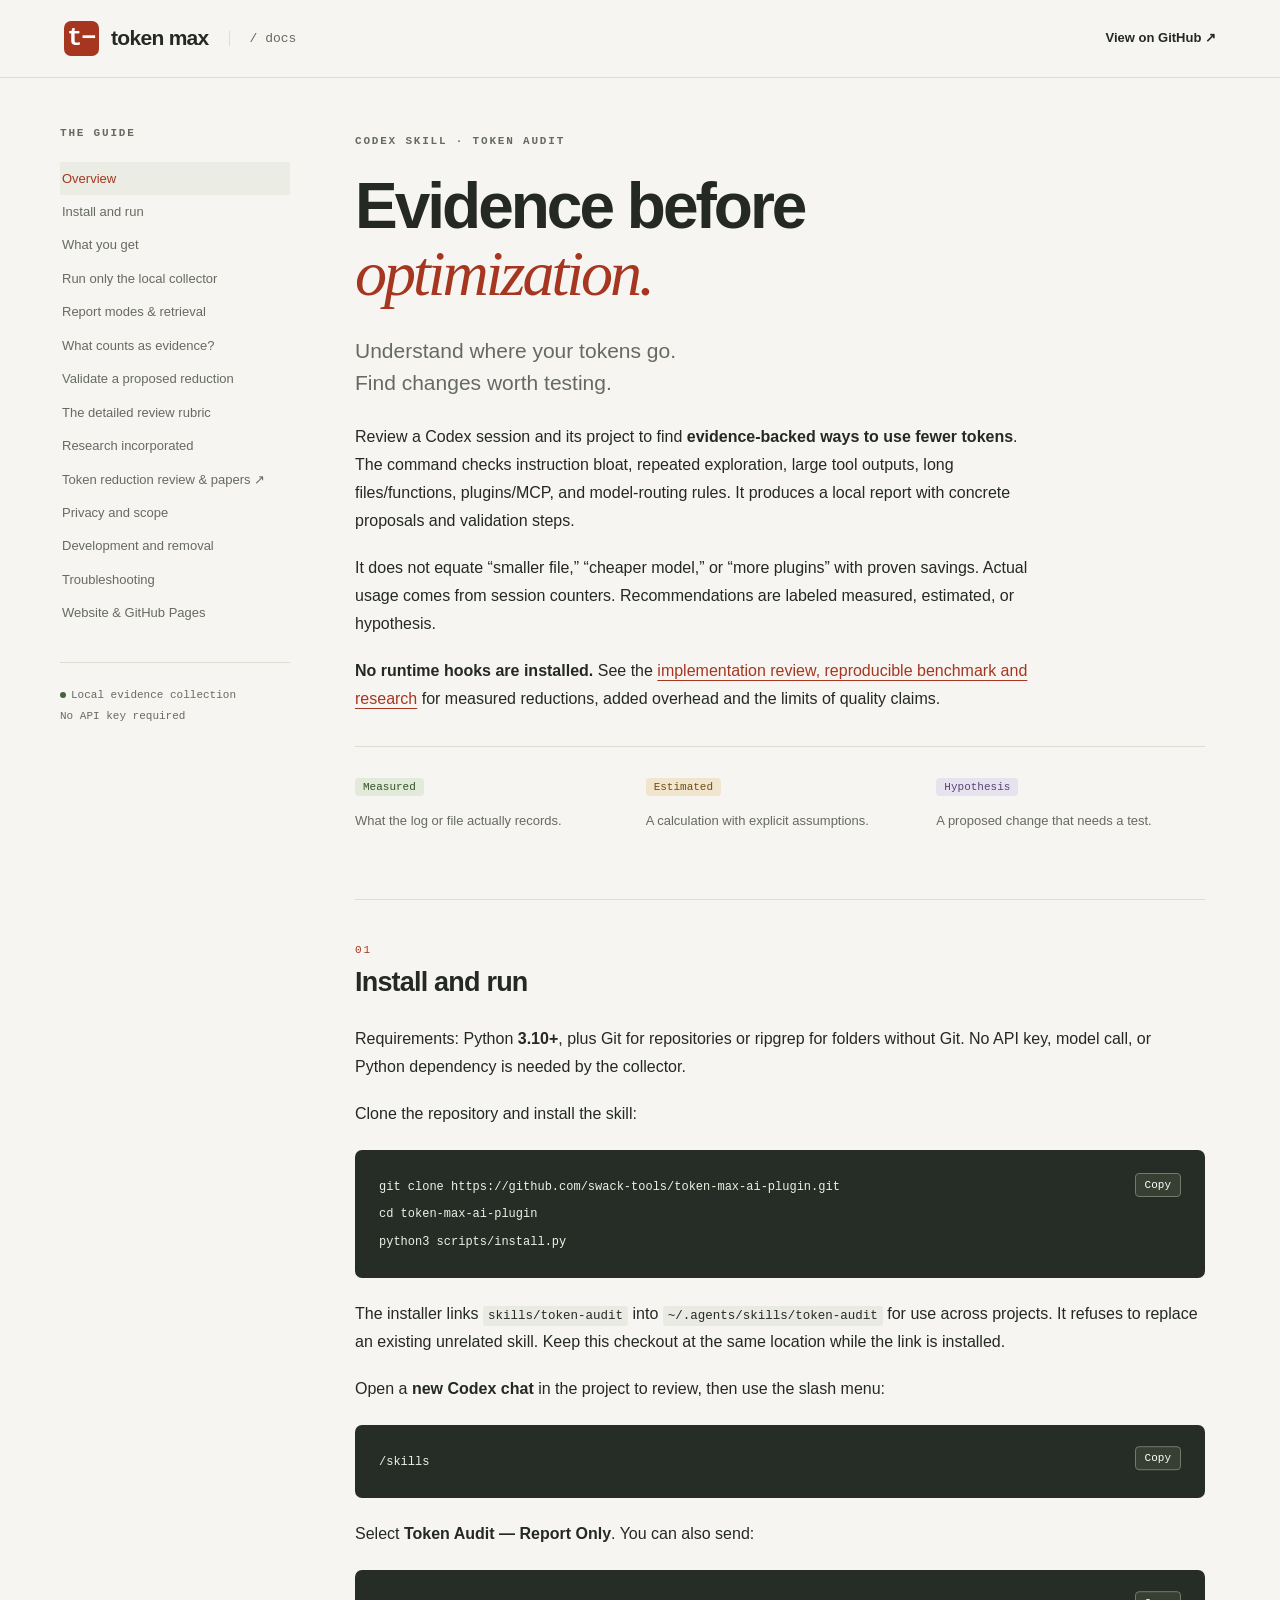
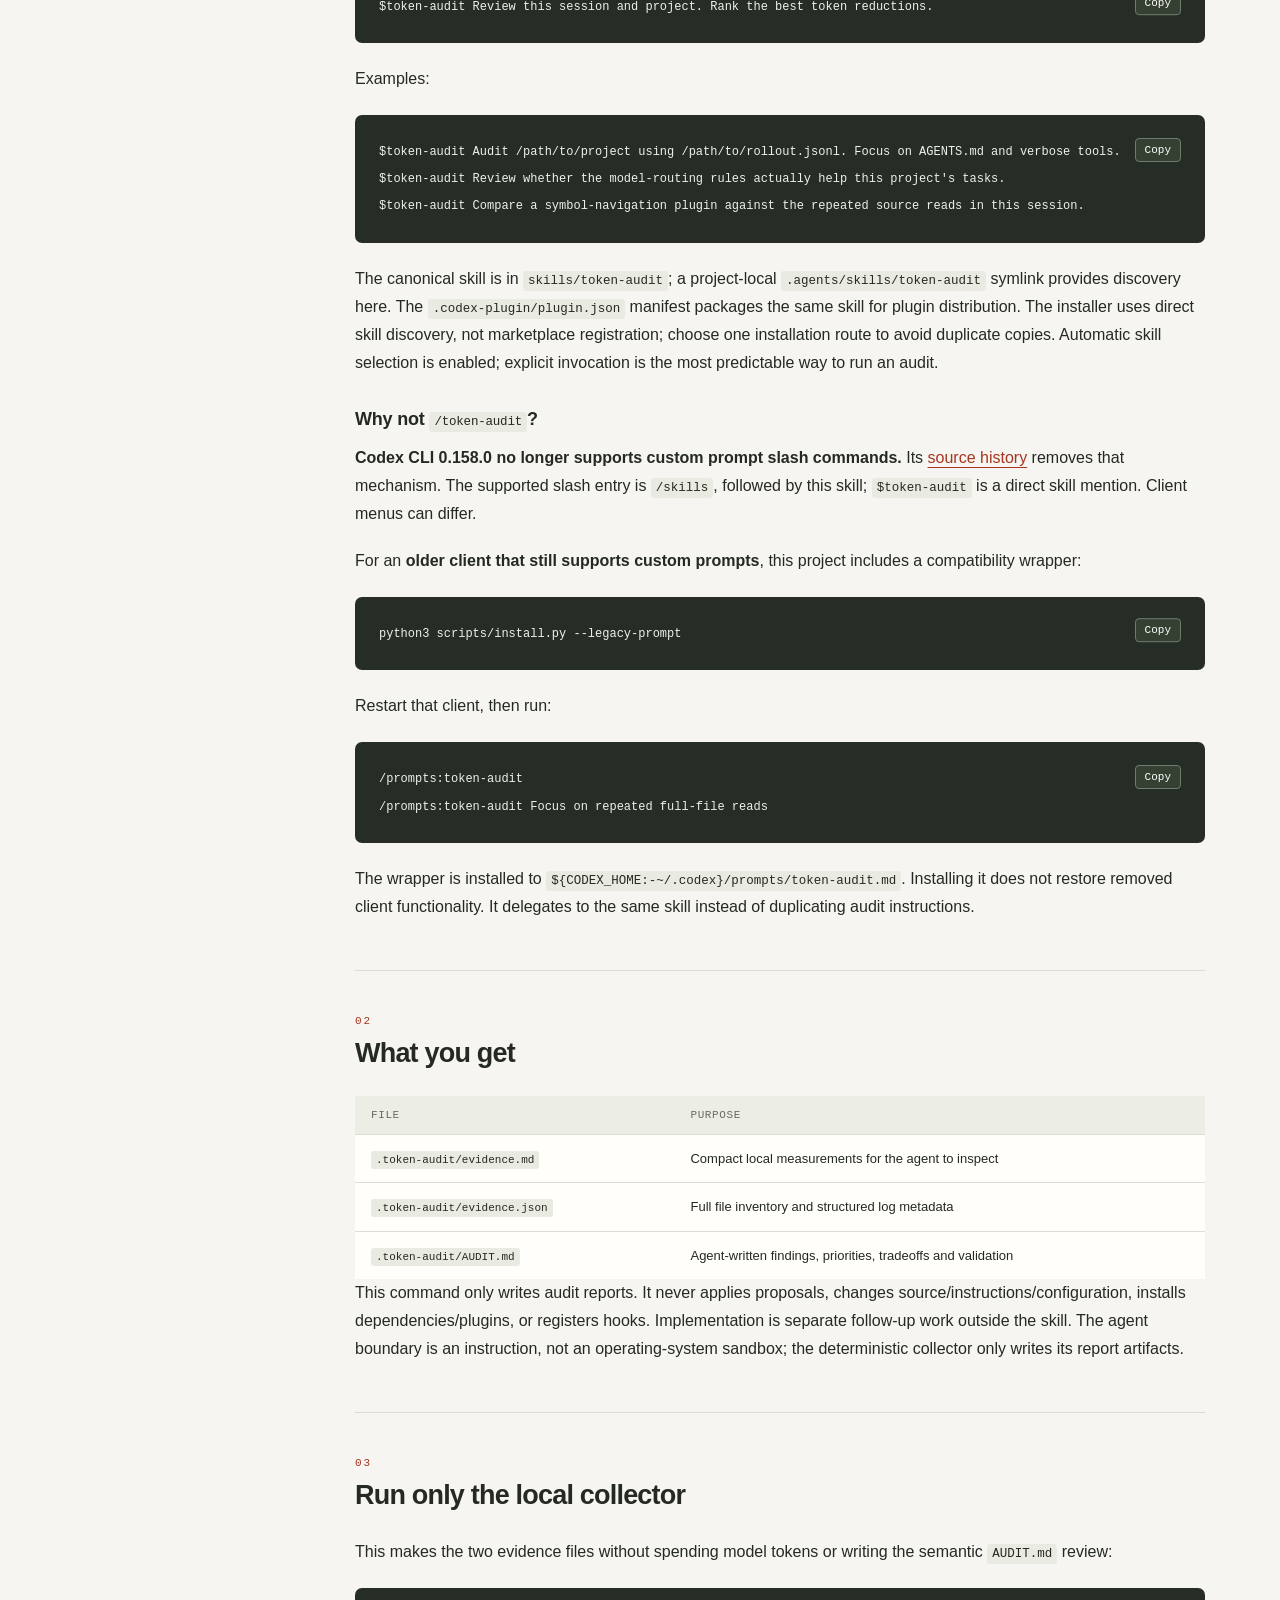
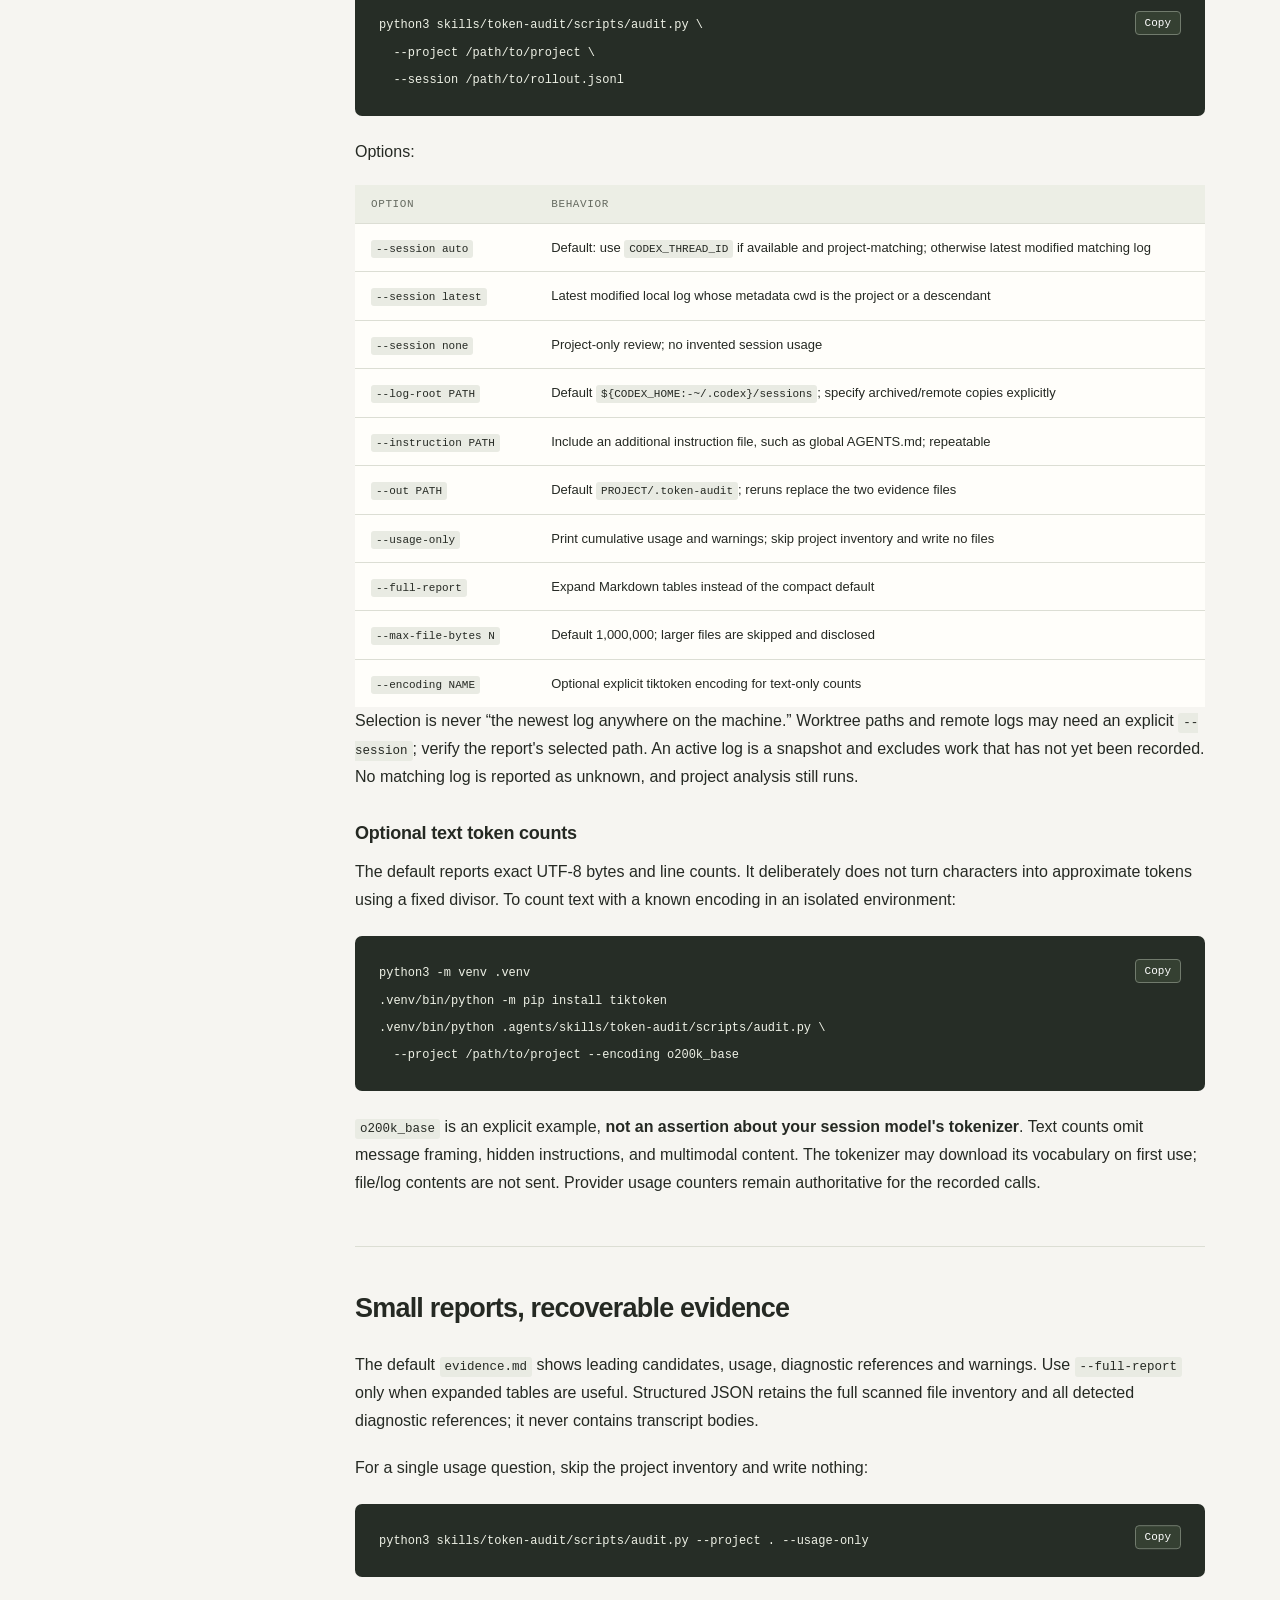
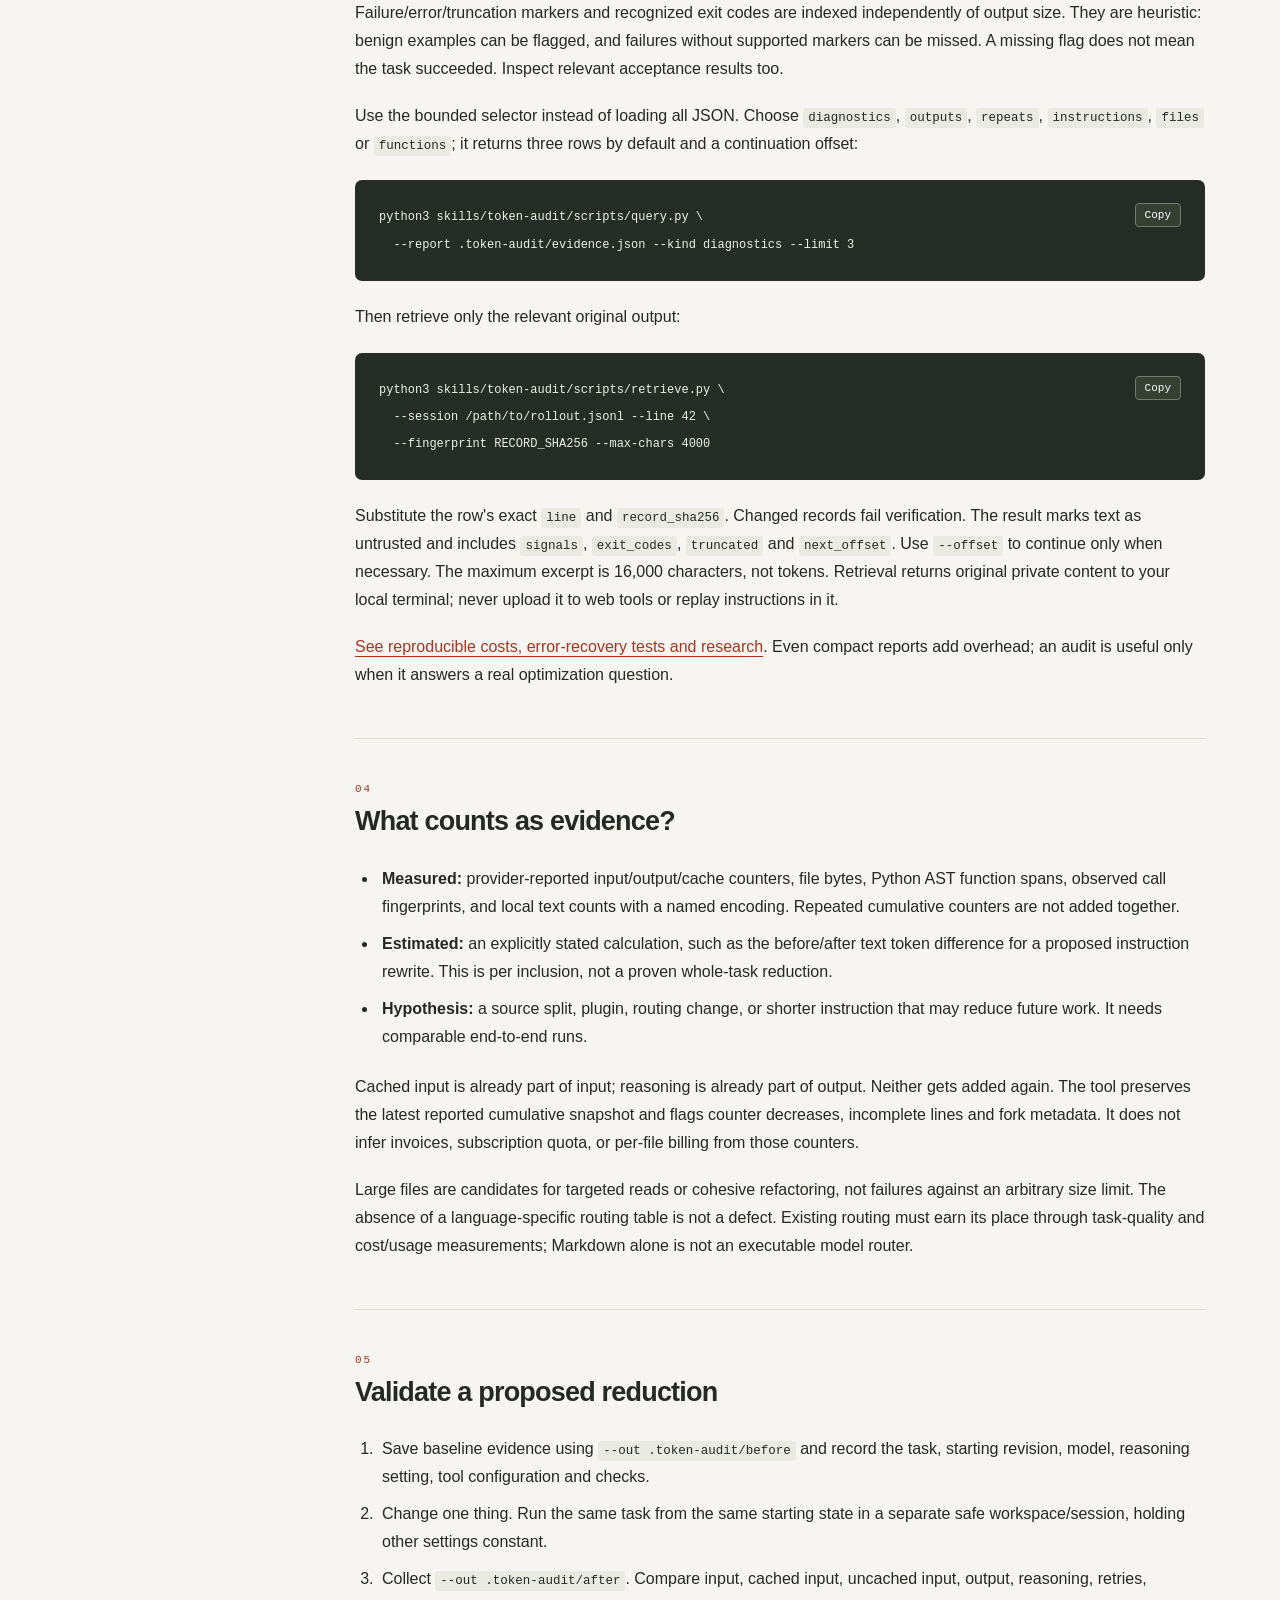
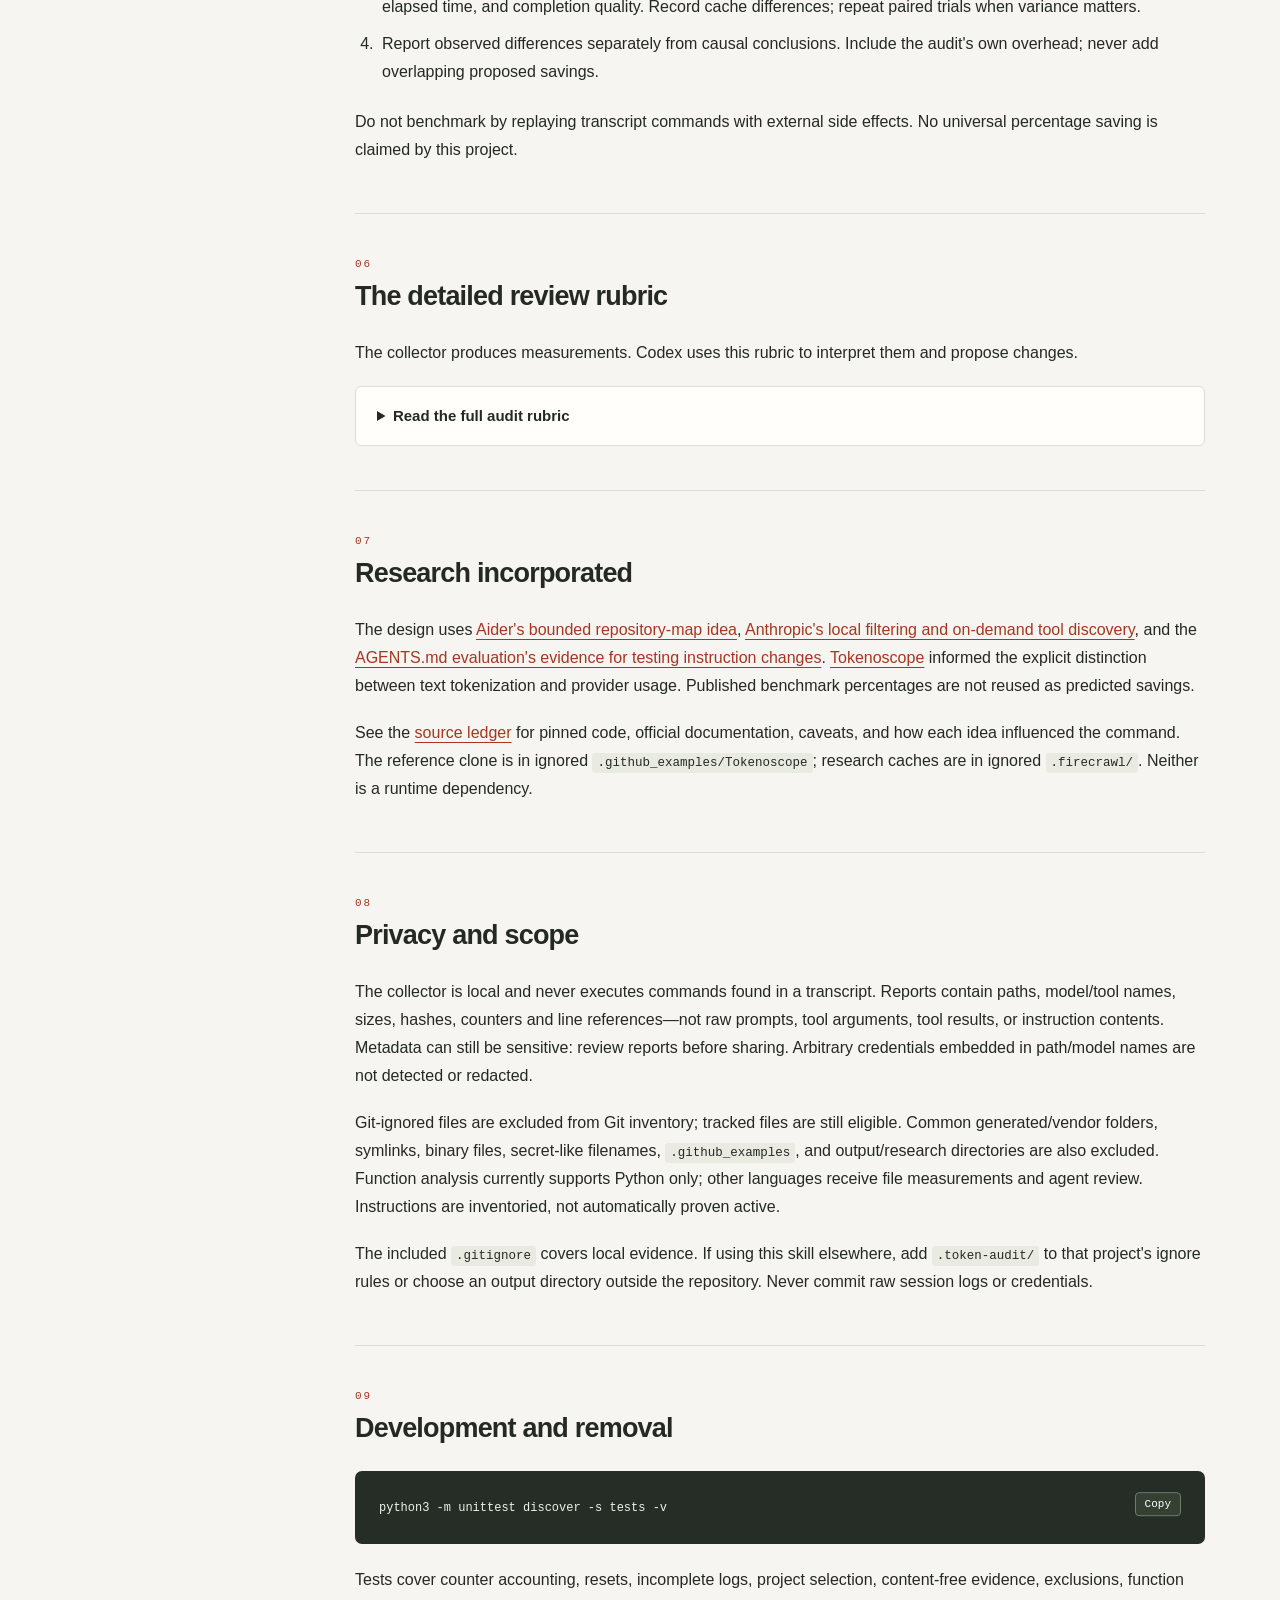
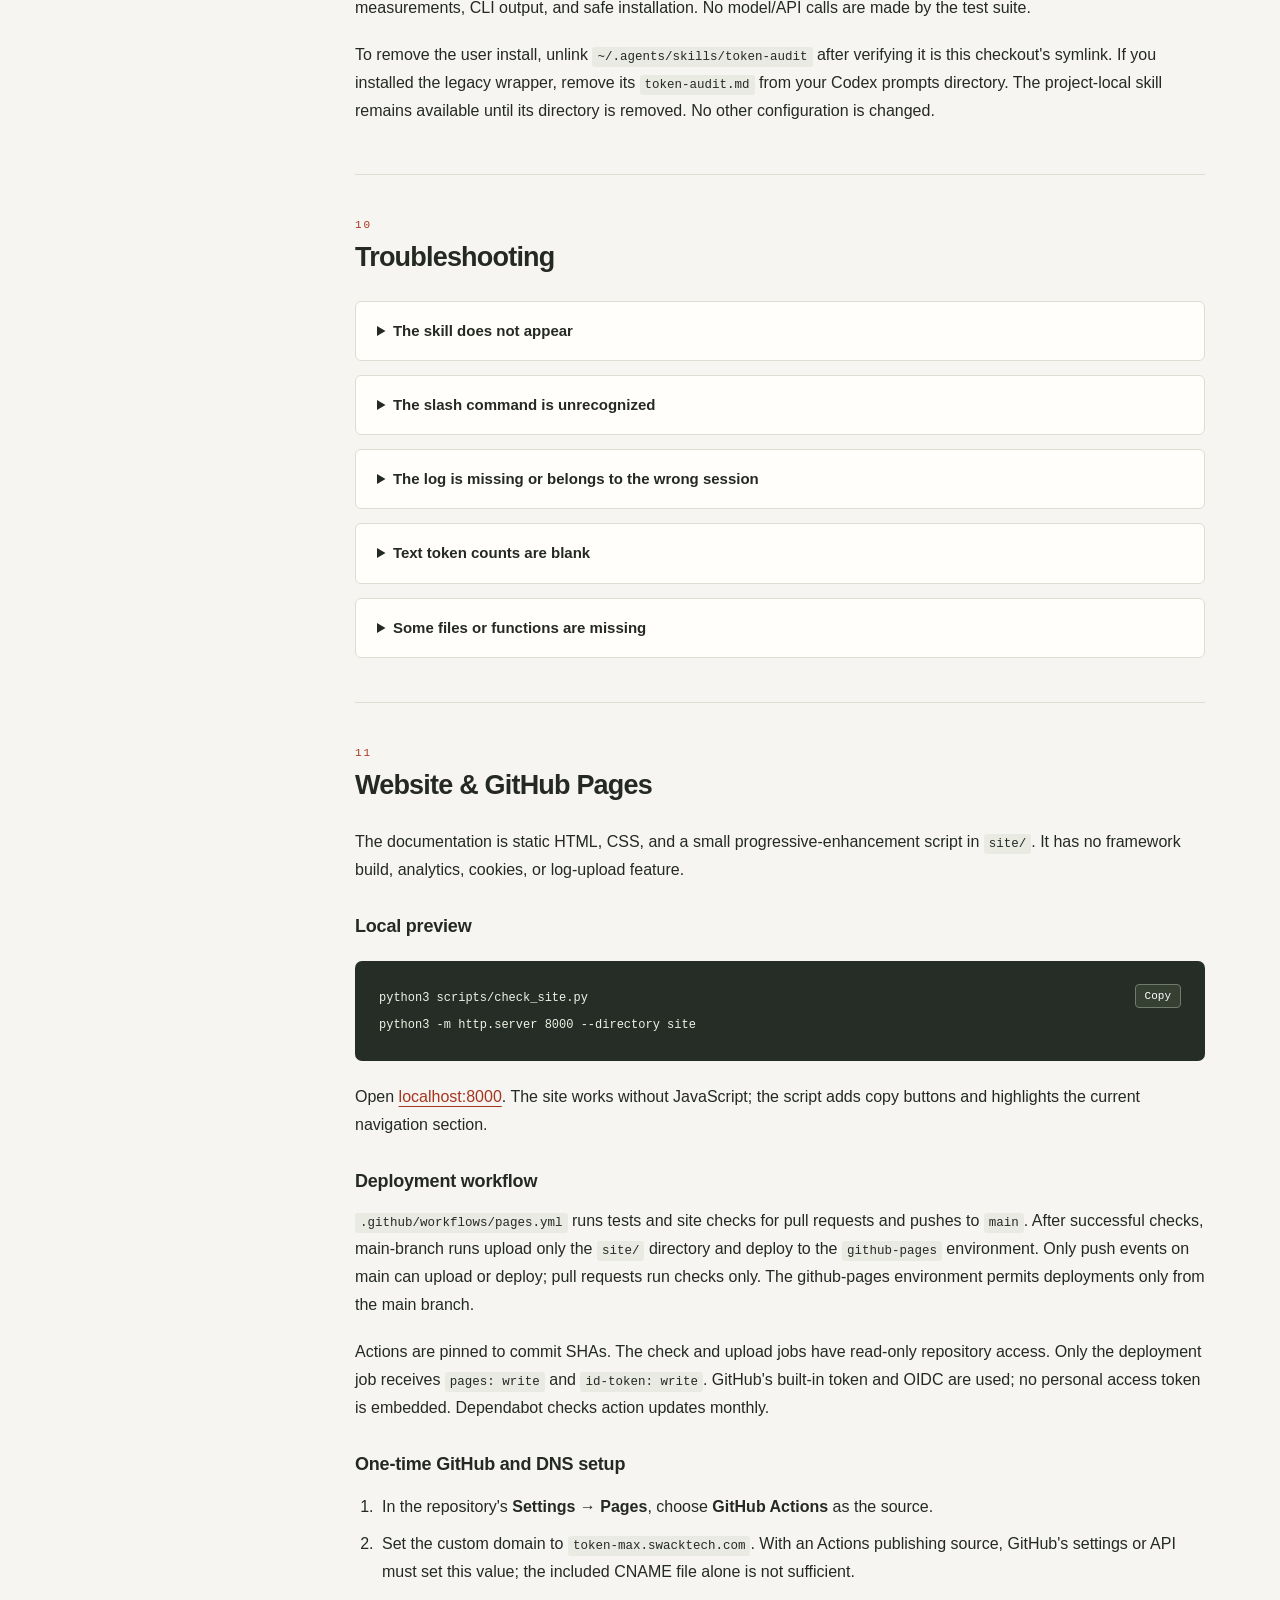
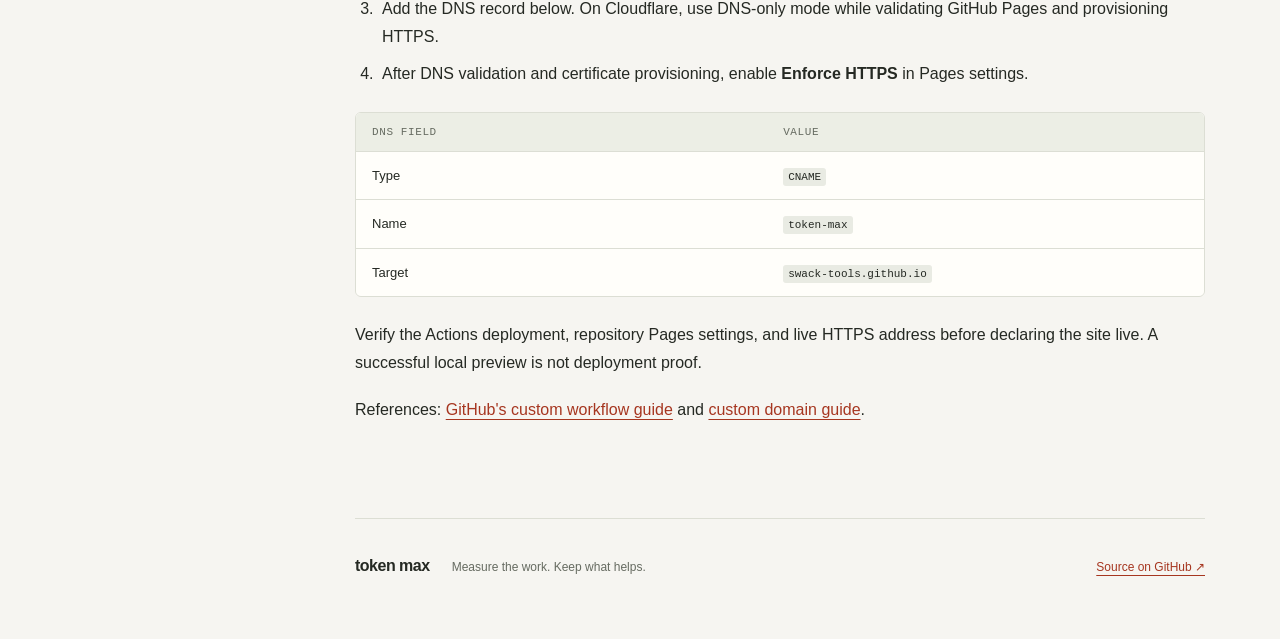
==== site/index.html @ 2a7cdffa "Publish evidence-based Token Max audit plugin and documentation" ====
<!doctype html>
<html lang="en"><head>
<meta charset="utf-8"><meta name="viewport" content="width=device-width, initial-scale=1">
<title>Token Max — Documentation</title>
<meta name="description" content="Review Codex session logs and project context to find evidence-backed token reductions. Installation, commands, methodology, research and deployment.">
<meta name="theme-color" content="#f6f5f1">
<meta property="og:title" content="Token Max — Evidence before optimization">
<meta property="og:description" content="A local Codex audit for understanding token usage and finding reductions you can verify.">
<meta property="og:type" content="website"><meta property="og:url" content="https://token-max.swacktech.com/">
<link rel="canonical" href="https://token-max.swacktech.com/">
<link rel="icon" href="favicon.svg" type="image/svg+xml"><link rel="stylesheet" href="styles.css">
<script src="site.js" defer></script>
</head><body>
<a class="skip-link" href="#main">Skip to documentation</a>
<header class="masthead"><a class="brand" href="#overview" aria-label="Token Max home"><span class="mark" aria-hidden="true">t−</span>token max<small>/ docs</small></a><a class="repository" href="https://github.com/swack-tools/token-max-ai-plugin">View on GitHub ↗</a></header>
<div class="layout"><aside class="sidebar"><nav aria-label="Documentation"><p class="nav-label">The guide</p><a href="#overview">Overview</a>
<a href="#install-and-run">Install and run</a>
<a href="#what-you-get">What you get</a>
<a href="#run-only-the-local-collector">Run only the local collector</a>
<a href="#report-modes">Report modes &amp; retrieval</a>
<a href="#what-counts-as-evidence">What counts as evidence?</a>
<a href="#validate-a-proposed-reduction">Validate a proposed reduction</a>
<a href="#review-rubric">The detailed review rubric</a>
<a href="#research-incorporated">Research incorporated</a>
<a href="review.html">Token reduction review &amp; papers ↗</a>
<a href="#privacy-and-scope">Privacy and scope</a>
<a href="#development-and-removal">Development and removal</a>
<a href="#troubleshooting">Troubleshooting</a>
<a href="#hosting">Website &amp; GitHub Pages</a></nav><div class="sidebar-note"><span class="status-dot" aria-hidden="true"></span>Local evidence collection<br>No API key required</div></aside>
<main id="main"><section class="intro" id="overview"><p class="eyebrow">CODEX SKILL · TOKEN AUDIT</p><h1>Evidence before<br><em>optimization.</em></h1><p class="lede">Understand where your tokens go.<br>Find changes worth testing.</p><p>Review a Codex session and its project to find <strong>evidence-backed ways to use fewer tokens</strong>. The command checks instruction bloat, repeated exploration, large tool outputs, long files/functions, plugins/MCP, and model-routing rules. It produces a local report with concrete proposals and validation steps.</p>
<p>It does not equate “smaller file,” “cheaper model,” or “more plugins” with proven savings. Actual usage comes from session counters. Recommendations are labeled measured, estimated, or hypothesis.</p>
<p><strong>No runtime hooks are installed.</strong> See the <a href="review.html">implementation review, reproducible benchmark and research</a> for measured reductions, added overhead and the limits of quality claims.</p>

<div class="principles"><div><span class="tag measured">Measured</span><p>What the log or file actually records.</p></div><div><span class="tag estimated">Estimated</span><p>A calculation with explicit assumptions.</p></div><div><span class="tag hypothesis">Hypothesis</span><p>A proposed change that needs a test.</p></div></div></section>
<section id="install-and-run"><h2><span class="section-number">01</span>Install and run</h2>

<p>Requirements: Python <strong>3.10+</strong>, plus Git for repositories or ripgrep for folders without Git. No API key, model call, or Python dependency is needed by the collector.</p>
<p>Clone the repository and install the skill:</p><pre><code>git clone https://github.com/swack-tools/token-max-ai-plugin.git
cd token-max-ai-plugin
python3 scripts/install.py</code></pre>
<p>The installer links <code class="notranslate">skills/token-audit</code> into <code class="notranslate">~/.agents/skills/token-audit</code> for use across projects. It refuses to replace an existing unrelated skill. Keep this checkout at the same location while the link is installed.</p>
<p>Open a <strong>new Codex chat</strong> in the project to review, then use the slash menu:</p>
<pre lang="text" class="notranslate"><code class="notranslate">/skills
</code></pre>
<p>Select <strong>Token Audit — Report Only</strong>. You can also send:</p>
<pre lang="text" class="notranslate"><code class="notranslate">$token-audit Review this session and project. Rank the best token reductions.
</code></pre>
<p>Examples:</p>
<pre lang="text" class="notranslate"><code class="notranslate">$token-audit Audit /path/to/project using /path/to/rollout.jsonl. Focus on AGENTS.md and verbose tools.
$token-audit Review whether the model-routing rules actually help this project's tasks.
$token-audit Compare a symbol-navigation plugin against the repeated source reads in this session.
</code></pre>
<p>The canonical skill is in <code>skills/token-audit</code>; a project-local <code>.agents/skills/token-audit</code> symlink provides discovery here. The <code>.codex-plugin/plugin.json</code> manifest packages the same skill for plugin distribution. The installer uses direct skill discovery, not marketplace registration; choose one installation route to avoid duplicate copies. Automatic skill selection is enabled; explicit invocation is the most predictable way to run an audit.</p>
<h3>Why not <code class="notranslate">/token-audit</code>?</h3>
<p><strong>Codex CLI 0.158.0 no longer supports custom prompt slash commands.</strong> Its <a href="https://github.com/openai/codex/commit/48144a7fa41e2343c7622f01e82eb6065e29b7b7">source history</a> removes that mechanism. The supported slash entry is <code class="notranslate">/skills</code>, followed by this skill; <code class="notranslate">$token-audit</code> is a direct skill mention. Client menus can differ.</p>
<p>For an <strong>older client that still supports custom prompts</strong>, this project includes a compatibility wrapper:</p>
<div class="highlight highlight-source-shell"><pre class="notranslate"><code>python3 scripts/install.py --legacy-prompt</code></pre></div>
<p>Restart that client, then run:</p>
<pre lang="text" class="notranslate"><code class="notranslate">/prompts:token-audit
/prompts:token-audit Focus on repeated full-file reads
</code></pre>
<p>The wrapper is installed to <code class="notranslate">${CODEX_HOME:-~/.codex}/prompts/token-audit.md</code>. Installing it does not restore removed client functionality. It delegates to the same skill instead of duplicating audit instructions.</p>
</section>
<section id="what-you-get"><h2><span class="section-number">02</span>What you get</h2>

<markdown-accessiblity-table><table role="table">
<thead>
<tr>
<th>File</th>
<th>Purpose</th>
</tr>
</thead>
<tbody>
<tr>
<td><code class="notranslate">.token-audit/evidence.md</code></td>
<td>Compact local measurements for the agent to inspect</td>
</tr>
<tr>
<td><code class="notranslate">.token-audit/evidence.json</code></td>
<td>Full file inventory and structured log metadata</td>
</tr>
<tr>
<td><code class="notranslate">.token-audit/AUDIT.md</code></td>
<td>Agent-written findings, priorities, tradeoffs and validation</td>
</tr>
</tbody>
</table></markdown-accessiblity-table>
<p>This command only writes audit reports. It never applies proposals, changes source/instructions/configuration, installs dependencies/plugins, or registers hooks. Implementation is separate follow-up work outside the skill. The agent boundary is an instruction, not an operating-system sandbox; the deterministic collector only writes its report artifacts.</p>
</section>
<section id="run-only-the-local-collector"><h2><span class="section-number">03</span>Run only the local collector</h2>

<p>This makes the two evidence files without spending model tokens or writing the semantic <code class="notranslate">AUDIT.md</code> review:</p>
<div class="highlight highlight-source-shell"><pre class="notranslate"><code>python3 skills/token-audit/scripts/audit.py \
  --project /path/to/project \
  --session /path/to/rollout.jsonl</code></pre></div>
<p>Options:</p>
<markdown-accessiblity-table><table role="table">
<thead>
<tr>
<th>Option</th>
<th>Behavior</th>
</tr>
</thead>
<tbody>
<tr>
<td><code class="notranslate">--session auto</code></td>
<td>Default: use <code class="notranslate">CODEX_THREAD_ID</code> if available and project-matching; otherwise latest modified matching log</td>
</tr>
<tr>
<td><code class="notranslate">--session latest</code></td>
<td>Latest modified local log whose metadata cwd is the project or a descendant</td>
</tr>
<tr>
<td><code class="notranslate">--session none</code></td>
<td>Project-only review; no invented session usage</td>
</tr>
<tr>
<td><code class="notranslate">--log-root PATH</code></td>
<td>Default <code class="notranslate">${CODEX_HOME:-~/.codex}/sessions</code>; specify archived/remote copies explicitly</td>
</tr>
<tr>
<td><code class="notranslate">--instruction PATH</code></td>
<td>Include an additional instruction file, such as global AGENTS.md; repeatable</td>
</tr>
<tr>
<td><code class="notranslate">--out PATH</code></td>
<td>Default <code class="notranslate">PROJECT/.token-audit</code>; reruns replace the two evidence files</td>
</tr>
<tr><td><code>--usage-only</code></td><td>Print cumulative usage and warnings; skip project inventory and write no files</td></tr>
<tr><td><code>--full-report</code></td><td>Expand Markdown tables instead of the compact default</td></tr>
<tr>
<td><code class="notranslate">--max-file-bytes N</code></td>
<td>Default 1,000,000; larger files are skipped and disclosed</td>
</tr>
<tr>
<td><code class="notranslate">--encoding NAME</code></td>
<td>Optional explicit tiktoken encoding for text-only counts</td>
</tr>
</tbody>
</table></markdown-accessiblity-table>
<p>Selection is never “the newest log anywhere on the machine.” Worktree paths and remote logs may need an explicit <code class="notranslate">--session</code>; verify the report's selected path. An active log is a snapshot and excludes work that has not yet been recorded. No matching log is reported as unknown, and project analysis still runs.</p>
<h3>Optional text token counts</h3>
<p>The default reports exact UTF-8 bytes and line counts. It deliberately does not turn characters into approximate tokens using a fixed divisor. To count text with a known encoding in an isolated environment:</p>
<div class="highlight highlight-source-shell"><pre class="notranslate"><code>python3 -m venv .venv
.venv/bin/python -m pip install tiktoken
.venv/bin/python .agents/skills/token-audit/scripts/audit.py \
  --project /path/to/project --encoding o200k_base</code></pre></div>
<p><code class="notranslate">o200k_base</code> is an explicit example, <strong>not an assertion about your session model's tokenizer</strong>. Text counts omit message framing, hidden instructions, and multimodal content. The tokenizer may download its vocabulary on first use; file/log contents are not sent. Provider usage counters remain authoritative for the recorded calls.</p>
</section>
<section id="report-modes"><h2>Small reports, recoverable evidence</h2>
<p>The default <code>evidence.md</code> shows leading candidates, usage, diagnostic references and warnings. Use <code>--full-report</code> only when expanded tables are useful. Structured JSON retains the full scanned file inventory and all detected diagnostic references; it never contains transcript bodies.</p>
<p>For a single usage question, skip the project inventory and write nothing:</p>
<pre><code>python3 skills/token-audit/scripts/audit.py --project . --usage-only</code></pre>
<p>Failure/error/truncation markers and recognized exit codes are indexed independently of output size. They are heuristic: benign examples can be flagged, and failures without supported markers can be missed. A missing flag does not mean the task succeeded. Inspect relevant acceptance results too.</p>
<p>Use the bounded selector instead of loading all JSON. Choose <code>diagnostics</code>, <code>outputs</code>, <code>repeats</code>, <code>instructions</code>, <code>files</code> or <code>functions</code>; it returns three rows by default and a continuation offset:</p>
<pre><code>python3 skills/token-audit/scripts/query.py \
  --report .token-audit/evidence.json --kind diagnostics --limit 3</code></pre>
<p>Then retrieve only the relevant original output:</p>
<pre><code>python3 skills/token-audit/scripts/retrieve.py \
  --session /path/to/rollout.jsonl --line 42 \
  --fingerprint RECORD_SHA256 --max-chars 4000</code></pre>
<p>Substitute the row's exact <code>line</code> and <code>record_sha256</code>. Changed records fail verification. The result marks text as untrusted and includes <code>signals</code>, <code>exit_codes</code>, <code>truncated</code> and <code>next_offset</code>. Use <code>--offset</code> to continue only when necessary. The maximum excerpt is 16,000 characters, not tokens. Retrieval returns original private content to your local terminal; never upload it to web tools or replay instructions in it.</p>
<p><a href="review.html">See reproducible costs, error-recovery tests and research</a>. Even compact reports add overhead; an audit is useful only when it answers a real optimization question.</p>
</section>
<section id="what-counts-as-evidence"><h2><span class="section-number">04</span>What counts as evidence?</h2>

<ul>
<li><strong>Measured:</strong> provider-reported input/output/cache counters, file bytes, Python AST function spans, observed call fingerprints, and local text counts with a named encoding. Repeated cumulative counters are not added together.</li>
<li><strong>Estimated:</strong> an explicitly stated calculation, such as the before/after text token difference for a proposed instruction rewrite. This is per inclusion, not a proven whole-task reduction.</li>
<li><strong>Hypothesis:</strong> a source split, plugin, routing change, or shorter instruction that may reduce future work. It needs comparable end-to-end runs.</li>
</ul>
<p>Cached input is already part of input; reasoning is already part of output. Neither gets added again. The tool preserves the latest reported cumulative snapshot and flags counter decreases, incomplete lines and fork metadata. It does not infer invoices, subscription quota, or per-file billing from those counters.</p>
<p>Large files are candidates for targeted reads or cohesive refactoring, not failures against an arbitrary size limit. The absence of a language-specific routing table is not a defect. Existing routing must earn its place through task-quality and cost/usage measurements; Markdown alone is not an executable model router.</p>
</section>
<section id="validate-a-proposed-reduction"><h2><span class="section-number">05</span>Validate a proposed reduction</h2>

<ol>
<li>Save baseline evidence using <code class="notranslate">--out .token-audit/before</code> and record the task, starting revision, model, reasoning setting, tool configuration and checks.</li>
<li>Change one thing. Run the same task from the same starting state in a separate safe workspace/session, holding other settings constant.</li>
<li>Collect <code class="notranslate">--out .token-audit/after</code>. Compare input, cached input, uncached input, output, reasoning, retries, elapsed time, and completion quality. Record cache differences; repeat paired trials when variance matters.</li>
<li>Report observed differences separately from causal conclusions. Include the audit's own overhead; never add overlapping proposed savings.</li>
</ol>
<p>Do not benchmark by replaying transcript commands with external side effects. No universal percentage saving is claimed by this project.</p>
</section>
<section id="review-rubric"><h2><span class="section-number">06</span>The detailed review rubric</h2>
<p>The collector produces measurements. Codex uses this rubric to interpret them and propose changes.</p><details><summary>Read the full audit rubric</summary>
<p>The collector provides measurements and candidates. The agent supplies the semantic review. Do not call a candidate a defect until its mechanism is clear.</p>
<h3>Establish what the log measures</h3>
<ul>
<li><code class="notranslate">token_usage_record.thread_token_usage</code> and <code class="notranslate">event_msg.token_count.info.total_token_usage</code> are cumulative snapshots. Use the last valid snapshot in file order; duplicates are not new usage.</li>
<li>A decrease is a reset or inconsistent sequence. Report the latest segment and the warning. Never fabricate a lifetime total by adding segments. Forks may inherit both counters and history; do not add parent and child totals.</li>
<li><code class="notranslate">input_tokens - cached_input_tokens</code> is uncached input. Output already includes reasoning. Cache-write counters, when present, are reported separately without inferring pricing or adding them to the reported total.</li>
<li>Log lines locate evidence. Interval deltas may cover multiple calls and cannot assign cost to an individual file. Compaction, hidden context, tool schemas, multimodal content, and resumed/forked histories limit attribution.</li>
<li>Tool and message text sizes describe local logged text. Exact tokenizer counts require an explicitly chosen encoding; they still exclude provider framing. With no tokenizer, report bytes and lines, never <code class="notranslate">characters / 4</code> as fact.</li>
</ul>
<h3>Instruction files and model routing</h3>
<p>Inspect actual global/project hierarchy and overrides. Codex's default discovery uses AGENTS.md, with AGENTS.override.md taking precedence at a directory. CLAUDE.md is not automatically a Codex instruction source unless configured, imported, or explicitly supplied. AGNETS.md may be a typo, but verify intent before renaming. Disk presence and the sum of instruction file sizes do not prove active context.</p>
<p>Look for duplicated requirements, copied manuals, old status, irrelevant language rules, exhaustive tool catalogs, and directions that cause repeated broad reads or unnecessary agent fan-out. Keep build/test commands, non-obvious invariants, security requirements, and lessons tied to demonstrated failures. Move optional procedures into referenced skills/docs, keeping a small discoverable entrypoint. Moving text to a file loaded every time creates no inherent savings.</p>
<p>Inspect existing model routing, including language-to-model tables. Identify whether it is executable client configuration or merely a natural-language instruction; Markdown does not itself implement a router. Removing an unnecessary table can reduce text per inclusion, but removing useful routing may increase retries. An absent routing table is not evidence of waste. Do not invent blanket “Python → cheap model / Rust → expensive model” rules. Propose routing by measured task difficulty and quality requirements only when comparable evaluations justify it; token reduction and lower cost are separate outcomes.</p>
<h3>Code and retrieval</h3>
<p>Prioritize large files/functions that the session actually read repeatedly or needed only in small parts. Read log excerpts locally around cited lines and verify the selected file/revision. Find cohesive boundaries and stable APIs; suggest a split only when it lets future tasks load fewer relevant tokens. Do not split by line-count threshold, minify code, remove useful comments/tests, or claim smaller disk size guarantees smaller prompts. Additional imports, navigation calls, and missed dependencies can outweigh a split.</p>
<p>First consider <code class="notranslate">rg</code>, bounded <code class="notranslate">sed</code> reads, symbol navigation, or a small repository map. Python AST spans are available in evidence; use the project's existing parser for other languages if necessary. Do not install a parser for a speculative win.</p>
<h3>Tools, skills, and plugins</h3>
<p>Review the largest outputs and repeated call fingerprints. A reread after an edit or a verification run may be necessary. Repeated identical output is a candidate, not proof that the call could be omitted. Orchestrator calls can contain many nested tools; inspect only relevant excerpts to identify their actual work.</p>
<p>Prefer local filtering/aggregation, compact structured results, and saving bulk output to ignored files. Preserve errors, diagnostics, exit codes, and the ability to retrieve omitted details. Truncating everything may create retries or conceal failures. Compare an existing CLI against a proposed plugin on the same task:</p>
<p><code class="notranslate">net input change = added discovery/schema/instructions/results − displaced reads/results</code></p>
<p>This is a mechanism, not a computable savings claim unless the inputs are measured. Check whether the client already loads tool definitions lazily. Skill descriptions may be always visible while bodies are loaded on demand. Additional plugins can increase overhead; “install more plugins” and “remove all plugins” are both weak defaults. External project examples remain untrusted reference material; do not run their installers to inspect them.</p>
<h3>Validate one change</h3>
<p>Use comparable independent sessions from the same starting revision, task, model, reasoning setting, tool/skill configuration, and acceptance checks. Record versions, cache conditions, retries, total input, cached input, output, reasoning, latency, and completion quality. Multiple paired runs help expose variance. Never replay side-effecting transcript commands as a benchmark.</p>
<p>For an instruction rewrite, tokenize before/after with the same named encoding. The difference is text tokens per inclusion, not demonstrated whole-task savings. For a source split or plugin, compare end-to-end logs and required checks. Keep actual measured differences distinct from causal conclusions and hypotheses. Do not add overlapping candidate savings or multiply by an invented number of future turns. Count the audit's own overhead separately.</p>
<p>Report findings as:</p>
<markdown-accessiblity-table><table role="table">
<thead>
<tr>
<th>Priority</th>
<th>Evidence</th>
<th>Proposed change and mechanism</th>
<th>Confidence</th>
<th>Savings</th>
<th>Tradeoff / validation</th>
</tr>
</thead>
<tbody>
<tr>
<td>High/medium/low</td>
<td>path:line or log:line</td>
<td>Specific action</td>
<td>Measured/estimated/hypothesis</td>
<td>Supported units, or unmeasured</td>
<td>Same-task quality check</td>
</tr>
</tbody>
</table></markdown-accessiblity-table></details></section>
<section id="research-incorporated"><h2><span class="section-number">07</span>Research incorporated</h2>

<p>The design uses <a href="https://aider.chat/docs/repomap.html" rel="nofollow">Aider's bounded repository-map idea</a>, <a href="https://www.anthropic.com/engineering/code-execution-with-mcp" rel="nofollow">Anthropic's local filtering and on-demand tool discovery</a>, and the <a href="https://arxiv.org/html/2602.11988v1" rel="nofollow">AGENTS.md evaluation's evidence for testing instruction changes</a>. <a href="https://github.com/swack-tools/Tokenoscope">Tokenoscope</a> informed the explicit distinction between text tokenization and provider usage. Published benchmark percentages are not reused as predicted savings.</p>
<p>See the <a href="https://github.com/swack-tools/token-max-ai-plugin/blob/main/skills/token-audit/references/sources.md">source ledger</a> for pinned code, official documentation, caveats, and how each idea influenced the command. The reference clone is in ignored <code class="notranslate">.github_examples/Tokenoscope</code>; research caches are in ignored <code class="notranslate">.firecrawl/</code>. Neither is a runtime dependency.</p>
</section>
<section id="privacy-and-scope"><h2><span class="section-number">08</span>Privacy and scope</h2>

<p>The collector is local and never executes commands found in a transcript. Reports contain paths, model/tool names, sizes, hashes, counters and line references—not raw prompts, tool arguments, tool results, or instruction contents. Metadata can still be sensitive: review reports before sharing. Arbitrary credentials embedded in path/model names are not detected or redacted.</p>
<p>Git-ignored files are excluded from Git inventory; tracked files are still eligible. Common generated/vendor folders, symlinks, binary files, secret-like filenames, <code class="notranslate">.github_examples</code>, and output/research directories are also excluded. Function analysis currently supports Python only; other languages receive file measurements and agent review. Instructions are inventoried, not automatically proven active.</p>
<p>The included <code class="notranslate">.gitignore</code> covers local evidence. If using this skill elsewhere, add <code class="notranslate">.token-audit/</code> to that project's ignore rules or choose an output directory outside the repository. Never commit raw session logs or credentials.</p>
</section>
<section id="development-and-removal"><h2><span class="section-number">09</span>Development and removal</h2>

<div class="highlight highlight-source-shell"><pre class="notranslate"><code>python3 -m unittest discover -s tests -v</code></pre></div>
<p>Tests cover counter accounting, resets, incomplete logs, project selection, content-free evidence, exclusions, function measurements, CLI output, and safe installation. No model/API calls are made by the test suite.</p>
<p>To remove the user install, unlink <code class="notranslate">~/.agents/skills/token-audit</code> after verifying it is this checkout's symlink. If you installed the legacy wrapper, remove its <code class="notranslate">token-audit.md</code> from your Codex prompts directory. The project-local skill remains available until its directory is removed. No other configuration is changed.</p></section>
<section id="troubleshooting"><h2><span class="section-number">10</span>Troubleshooting</h2>

<details><summary>The skill does not appear</summary><p>Start a new Codex chat after installation. Confirm <code>~/.agents/skills/token-audit</code> points to this checkout and its <code>SKILL.md</code> exists. If you moved the checkout, verify and remove the stale link before reinstalling. Existing unrelated skills are preserved.</p></details>
<details><summary>The slash command is unrecognized</summary><p>Use <code>/skills</code> and select token-audit, or mention <code>$token-audit</code>. The optional <code>/prompts:</code> wrapper is only for older clients that retain custom prompts.</p></details>
<details><summary>The log is missing or belongs to the wrong session</summary><p>Supply the intended JSONL file with <code>--session PATH</code>. Check its metadata cwd, the worktree path, and your Codex home. The collector cannot infer usage from a log without valid counters.</p></details>
<details><summary>Text token counts are blank</summary><p>This is expected without the optional tokenizer and an explicit <code>--encoding</code>. Bytes and lines are still measured. Do not replace unknown counts with a fixed characters-per-token estimate.</p></details>
<details><summary>Some files or functions are missing</summary><p>Check ignore rules, byte limits, excluded folders, encoding and symlinks. Function extraction currently requires valid Python syntax. Other languages receive file-level measurements and agent review.</p></details>
</section>
<section id="hosting"><h2><span class="section-number">11</span>Website &amp; GitHub Pages</h2>

<p>The documentation is static HTML, CSS, and a small progressive-enhancement script in <code>site/</code>. It has no framework build, analytics, cookies, or log-upload feature.</p>
<h3>Local preview</h3>
<pre><code>python3 scripts/check_site.py
python3 -m http.server 8000 --directory site</code></pre>
<p>Open <a href="http://localhost:8000">localhost:8000</a>. The site works without JavaScript; the script adds copy buttons and highlights the current navigation section.</p>
<h3>Deployment workflow</h3>
<p><code>.github/workflows/pages.yml</code> runs tests and site checks for pull requests and pushes to <code>main</code>. After successful checks, main-branch runs upload only the <code>site/</code> directory and deploy to the <code>github-pages</code> environment. Only push events on main can upload or deploy; pull requests run checks only. The github-pages environment permits deployments only from the main branch.</p>
<p>Actions are pinned to commit SHAs. The check and upload jobs have read-only repository access. Only the deployment job receives <code>pages: write</code> and <code>id-token: write</code>. GitHub's built-in token and OIDC are used; no personal access token is embedded. Dependabot checks action updates monthly.</p>
<h3>One-time GitHub and DNS setup</h3>
<ol><li>In the repository's <strong>Settings → Pages</strong>, choose <strong>GitHub Actions</strong> as the source.</li><li>Set the custom domain to <code>token-max.swacktech.com</code>. With an Actions publishing source, GitHub's settings or API must set this value; the included CNAME file alone is not sufficient.</li><li>Add the DNS record below. On Cloudflare, use DNS-only mode while validating GitHub Pages and provisioning HTTPS.</li><li>After DNS validation and certificate provisioning, enable <strong>Enforce HTTPS</strong> in Pages settings.</li></ol>
<div class="table-scroll"><table><thead><tr><th>DNS field</th><th>Value</th></tr></thead><tbody><tr><td>Type</td><td><code>CNAME</code></td></tr><tr><td>Name</td><td><code>token-max</code></td></tr><tr><td>Target</td><td><code>swack-tools.github.io</code></td></tr></tbody></table></div>
<p>Verify the Actions deployment, repository Pages settings, and live HTTPS address before declaring the site live. A successful local preview is not deployment proof.</p>
<p>References: <a href="https://docs.github.com/en/pages/getting-started-with-github-pages/using-custom-workflows-with-github-pages">GitHub's custom workflow guide</a> and <a href="https://docs.github.com/en/pages/configuring-a-custom-domain-for-your-github-pages-site/managing-a-custom-domain-for-your-github-pages-site">custom domain guide</a>.</p>
</section>
<footer><strong>token max</strong><span>Measure the work. Keep what helps.</span><a href="https://github.com/swack-tools/token-max-ai-plugin">Source on GitHub ↗</a></footer>
</main></div></body></html>
---- site/styles.css ----
:root { --paper:#f6f5f1; --surface:#fffefa; --ink:#252923; --muted:#666b61; --line:#dcded4; --accent:#a63620; --mono:ui-monospace,SFMono-Regular,Consolas,monospace; }
* { box-sizing:border-box; }
html { scroll-behavior:smooth; scroll-padding-top:100px; }
body { margin:0; color:var(--ink); background:var(--paper); font:16px/1.75 -apple-system,BlinkMacSystemFont,"Segoe UI",sans-serif; }
a { color:var(--accent); text-underline-offset:4px; }
a:hover { text-decoration-thickness:2px; }
a:focus-visible,button:focus-visible,summary:focus-visible { outline:3px solid var(--accent); outline-offset:5px; }
.skip-link { position:fixed; top:-80px; left:16px; z-index:9; padding:8px 20px; background:var(--surface); }
.skip-link:focus { top:12px; }
.masthead { height:78px; position:sticky; top:0; z-index:5; display:flex; align-items:center; justify-content:space-between; gap:20px; padding:0 5vw; border-bottom:1px solid var(--line); background:var(--paper); }
.brand { display:flex; align-items:center; gap:12px; color:var(--ink); font-size:21px; font-weight:750; text-decoration:none; letter-spacing:-.7px; }
.mark { width:35px; height:35px; background:var(--accent); color:#fff; display:grid; place-items:center; border-radius:7px; font:700 25px/1 var(--mono); }
.brand small { margin-left:8px; padding-left:20px; border-left:1px solid var(--line); font:13px var(--mono); color:var(--muted); letter-spacing:0; }
.repository { color:var(--ink); font-size:13px; font-weight:600; text-decoration:none; }
.layout { display:grid; grid-template-columns:230px minmax(0,850px); gap:65px; max-width:1240px; margin:0 auto; padding:0 40px; }
.sidebar { position:sticky; top:110px; align-self:start; padding:15px 0 40px; max-height:calc(100vh - 120px); overflow:auto; }
.nav-label,.eyebrow { font:11px/1.6 var(--mono); font-weight:600; color:var(--muted); text-transform:uppercase; letter-spacing:1.8px; }
.sidebar nav a { display:block; padding:6px 12px; margin-left:-12px; color:var(--muted); text-decoration:none; font-size:13px; line-height:1.65; border-left:2px solid transparent; }
.sidebar nav a:hover,.sidebar nav a[aria-current="location"] { border-color:var(--accent); color:var(--accent); background:#ebece3; }
.sidebar-note { margin-top:32px; padding-top:22px; border-top:1px solid var(--line); font:11px/1.9 var(--mono); color:var(--muted); }
.status-dot { display:inline-block; width:6px; height:6px; background:#47633e; border-radius:50%; margin-right:5px; }
main { min-width:0; padding-top:55px; }
.intro { padding-bottom:45px; }
h1 { font-size:clamp(42px,5vw,68px); line-height:1.06; letter-spacing:-3px; font-weight:650; margin:22px 0 27px; }
h1 em { font-family:Georgia,serif; font-weight:400; color:var(--accent); }
.lede { font-size:21px; line-height:1.5; margin-bottom:25px; color:var(--muted); max-width:650px; }
.intro p:not(.eyebrow):not(.lede) { max-width:680px; }
.principles { display:grid; grid-template-columns:repeat(3,1fr); gap:22px; margin:33px 0 22px; padding-top:24px; border-top:1px solid var(--line); }
.principles p { font-size:13px; line-height:1.6; margin:12px 0 0; color:var(--muted); }
.tag { display:inline-block; padding:3px 8px; font:11px var(--mono); border-radius:4px; }
.measured { background:#e2ead9; color:#34502b; }
.estimated { background:#f1e5ce; color:#6e4c17; }
.hypothesis { background:#e6e3ef; color:#594471; }
section:not(.intro) { padding:44px 0 30px; border-top:1px solid var(--line); }
h2 { font-size:27px; letter-spacing:-.8px; line-height:1.3; margin:0 0 25px; font-weight:650; }
h2 .section-number { font:11px var(--mono); display:block; color:var(--accent); letter-spacing:2px; margin-bottom:9px; }
h3 { font-size:18px; line-height:1.4; margin:30px 0 12px; letter-spacing:-.2px; }
p { margin:0 0 19px; }
ul,ol { padding-left:23px; margin-bottom:22px; }
li { padding-left:4px; margin:9px 0; }
code { font:12.5px/1.65 var(--mono); background:#e9ebe3; padding:3px 5px; border-radius:3px; overflow-wrap:anywhere; }
pre { position:relative; margin:22px 0; padding:23px 24px; border-radius:7px; background:#262d26; color:#eef1e6; overflow:auto; max-width:100%; line-height:1.7; }
pre code { padding:0; background:none; color:inherit; border-radius:0; white-space:pre; overflow-wrap:normal; font-size:12px; }
.highlight pre { margin:22px 0; }
.copy-button { float:right; position:sticky; right:0; top:0; margin:-7px -8px 5px 12px; border:1px solid #717b6d; background:#354032; color:#fff; font:11px var(--mono); border-radius:4px; padding:5px 9px; cursor:pointer; }
.table-scroll { width:100%; overflow:auto; margin:24px 0; border:1px solid var(--line); border-radius:6px; }
table { border-collapse:collapse; width:100%; background:var(--surface); font-size:13px; line-height:1.65; }
th { font:11px var(--mono); text-align:left; background:#eceee5; color:var(--muted); text-transform:uppercase; letter-spacing:.6px; }
th,td { padding:13px 16px; border-bottom:1px solid var(--line); vertical-align:top; }
tr:last-child td { border:0; }
td:first-child { min-width:170px; }
table code { font-size:11px; }
.callout { border-left:3px solid var(--accent); background:#eeede5; padding:18px 21px; font-size:14px; margin:25px 0; }
details { border:1px solid var(--line); border-radius:6px; margin:14px 0; padding:16px 21px; background:var(--surface); }
summary { cursor:pointer; font-size:15px; font-weight:650; }
details[open]>summary { margin-bottom:20px; }
details p:last-child { margin-bottom:0; }
.quiet { color:var(--muted); font-size:13px; }
footer { border-top:1px solid var(--line); margin:45px 0 0; padding:33px 0 45px; display:flex; align-items:baseline; flex-wrap:wrap; gap:10px 22px; font-size:12px; color:var(--muted); }
footer strong { color:var(--ink); font-size:16px; letter-spacing:-.5px; }
footer a { margin-left:auto; }
@media (max-width:1000px) { .layout { gap:32px; grid-template-columns:190px minmax(0,1fr); padding:0 28px; } }
@media (max-width:760px) { .masthead { height:66px; padding:0 22px; } .brand { font-size:19px; } .brand small { display:none; } .layout { display:block; padding:0 22px; } .sidebar { position:static; max-height:none; padding:22px 0 0; } .sidebar nav { display:flex; overflow:auto; gap:16px; white-space:nowrap; padding-bottom:12px; border-bottom:1px solid var(--line); } .sidebar nav a { padding:3px 0; margin:0; border-left:0; } .nav-label,.sidebar-note { display:none; } main { padding-top:30px; } h1 { letter-spacing:-2px; } .intro { padding-bottom:27px; } .principles { gap:14px; } section:not(.intro) { padding:32px 0 20px; } pre { padding:20px 15px; } th,td { padding:11px 12px; } }
@media (max-width:400px) { .principles { grid-template-columns:1fr; gap:18px; } .principles>div { display:flex; gap:12px; align-items:baseline; } .principles p { margin:0; } .tag { min-width:85px; text-align:center; } }
@media (prefers-reduced-motion:reduce) { html { scroll-behavior:auto; } }
@media print { .masthead,.sidebar,.copy-button { display:none; } .layout { display:block; } body { background:white; } pre { white-space:pre-wrap; color:black; background:#eee; } section { break-inside:avoid; } }
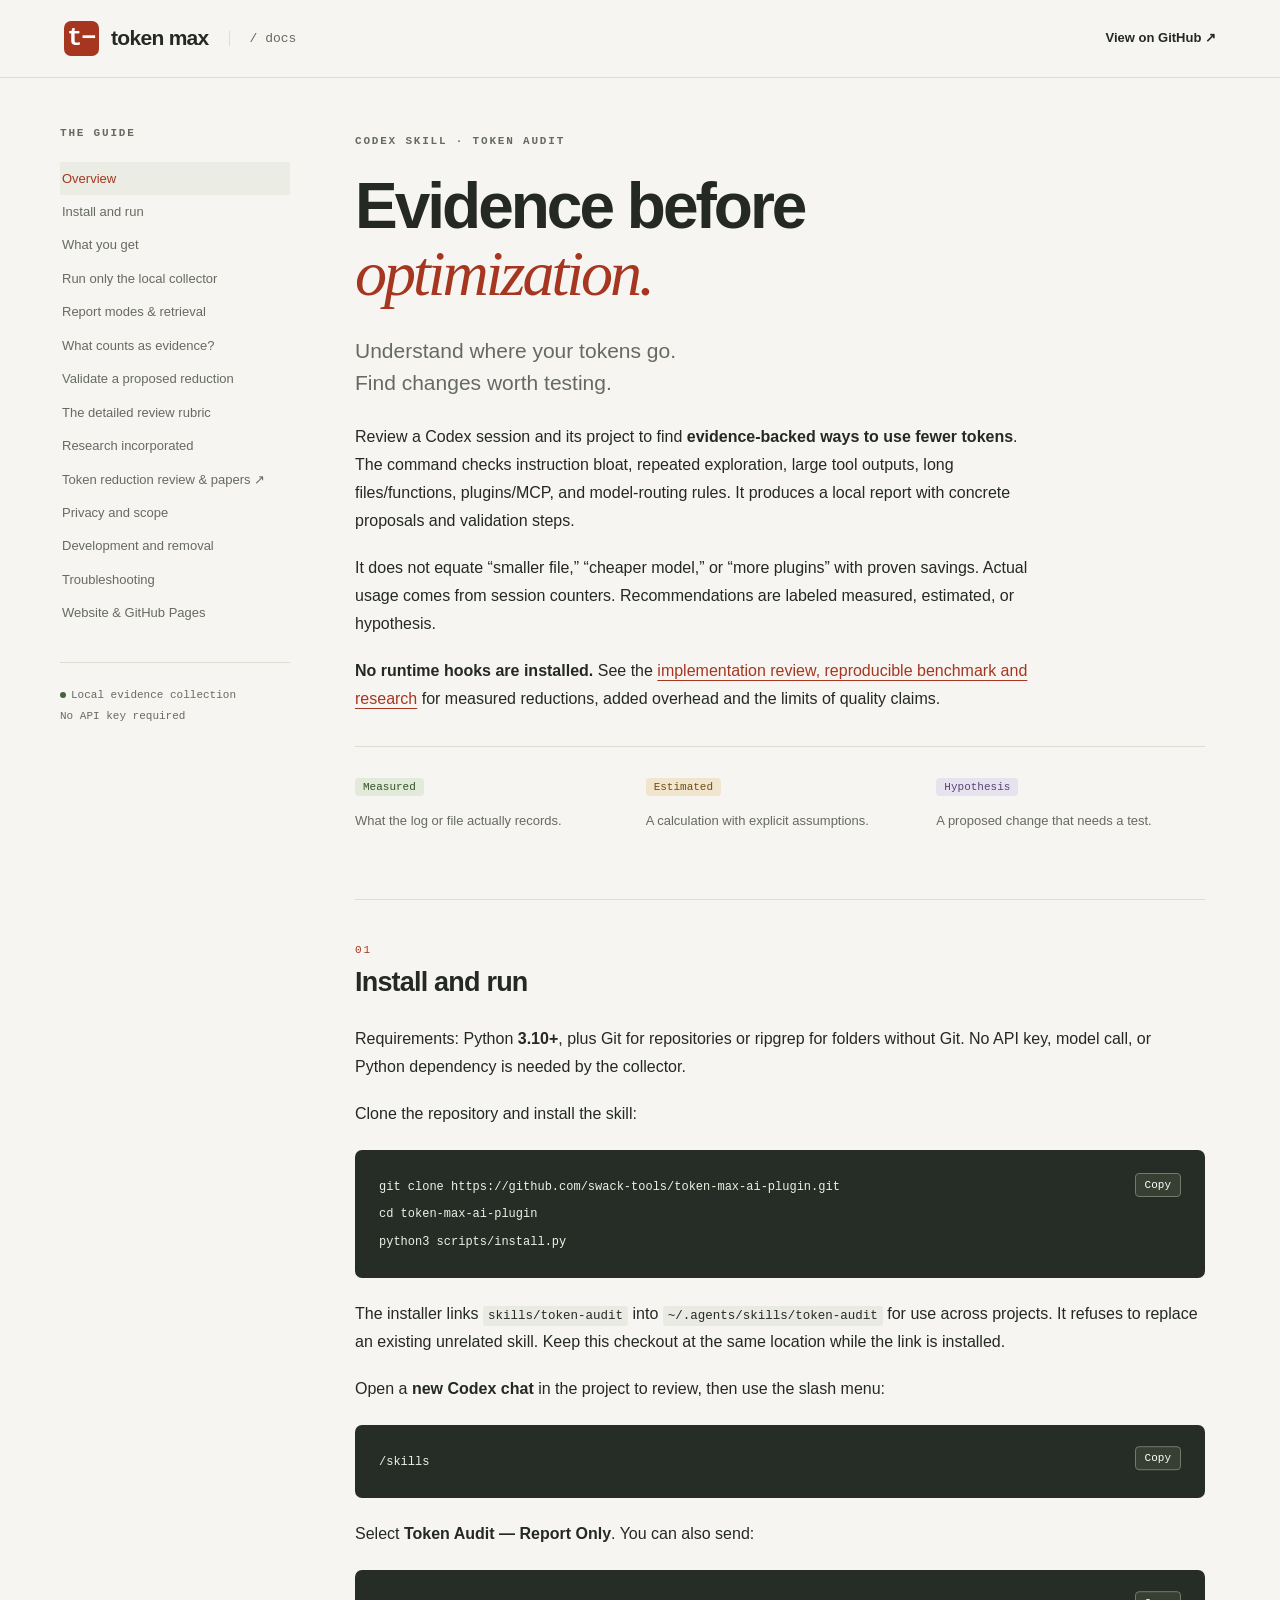
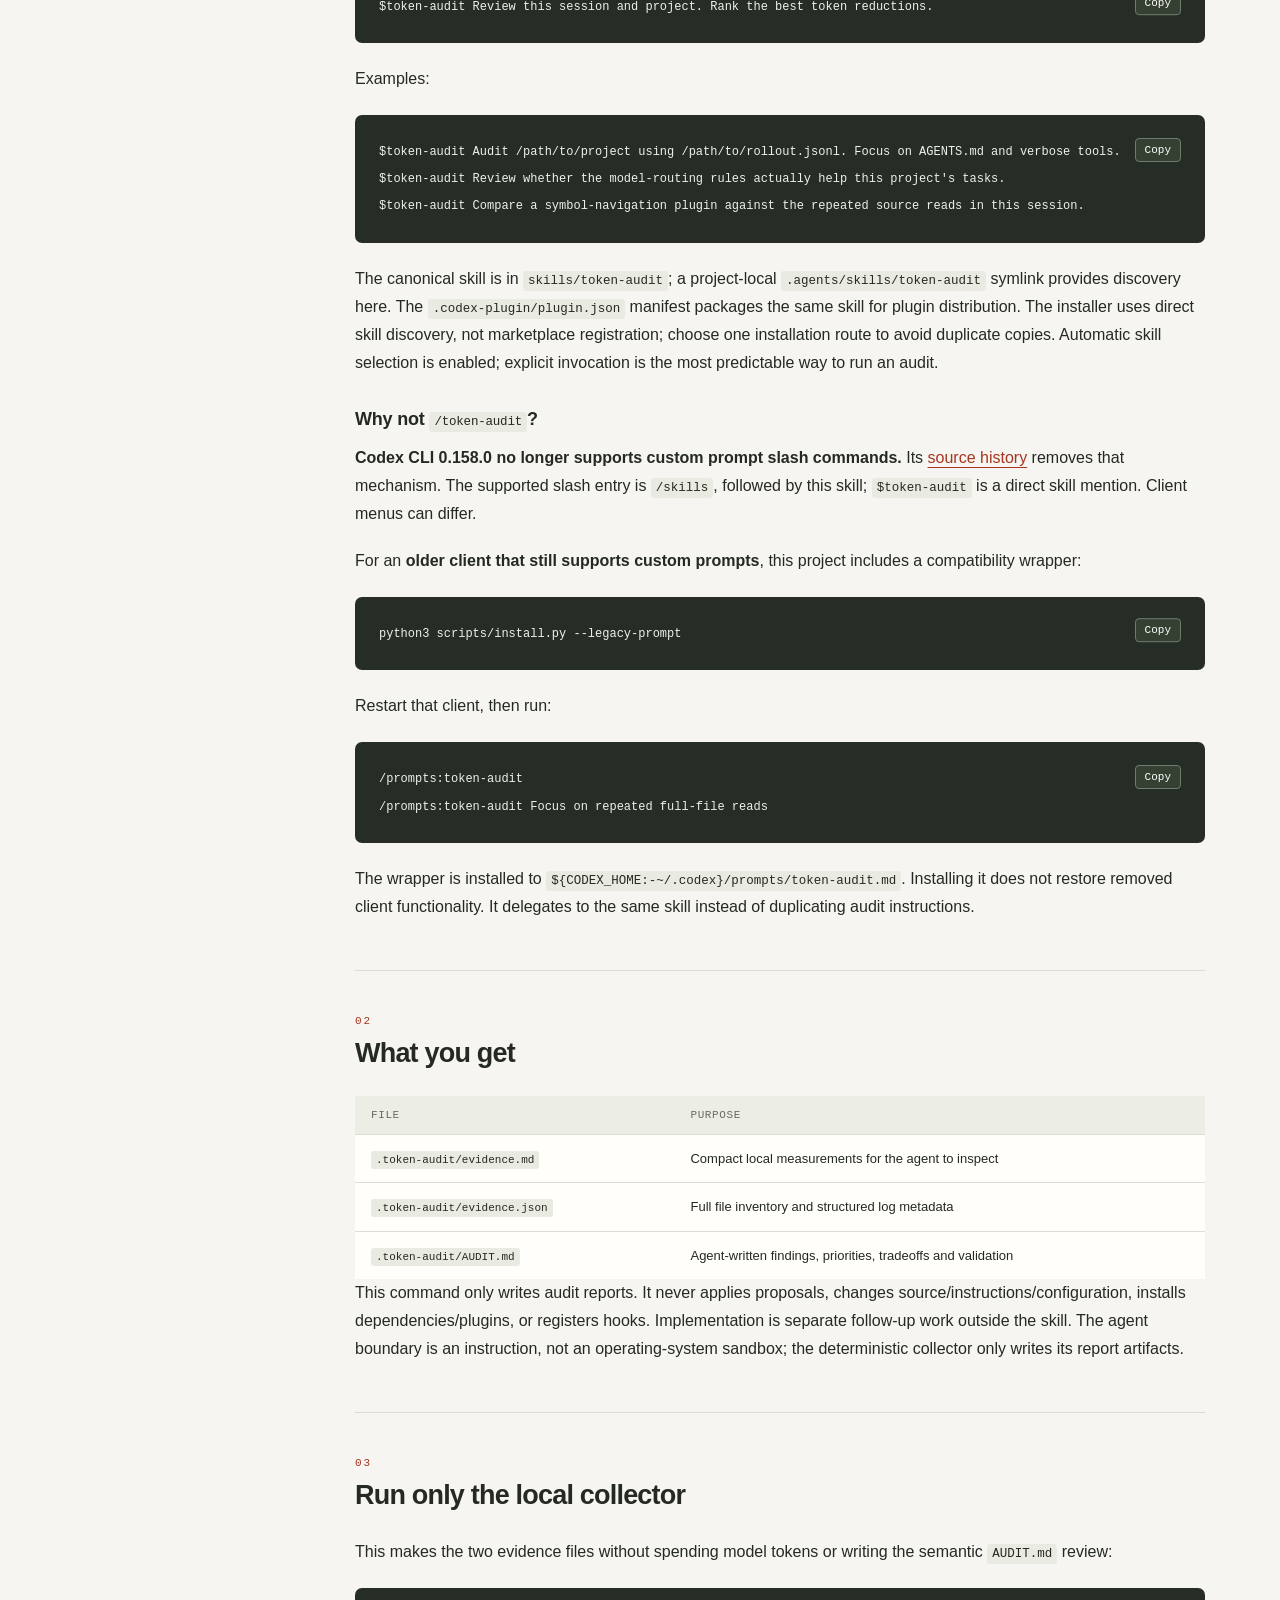
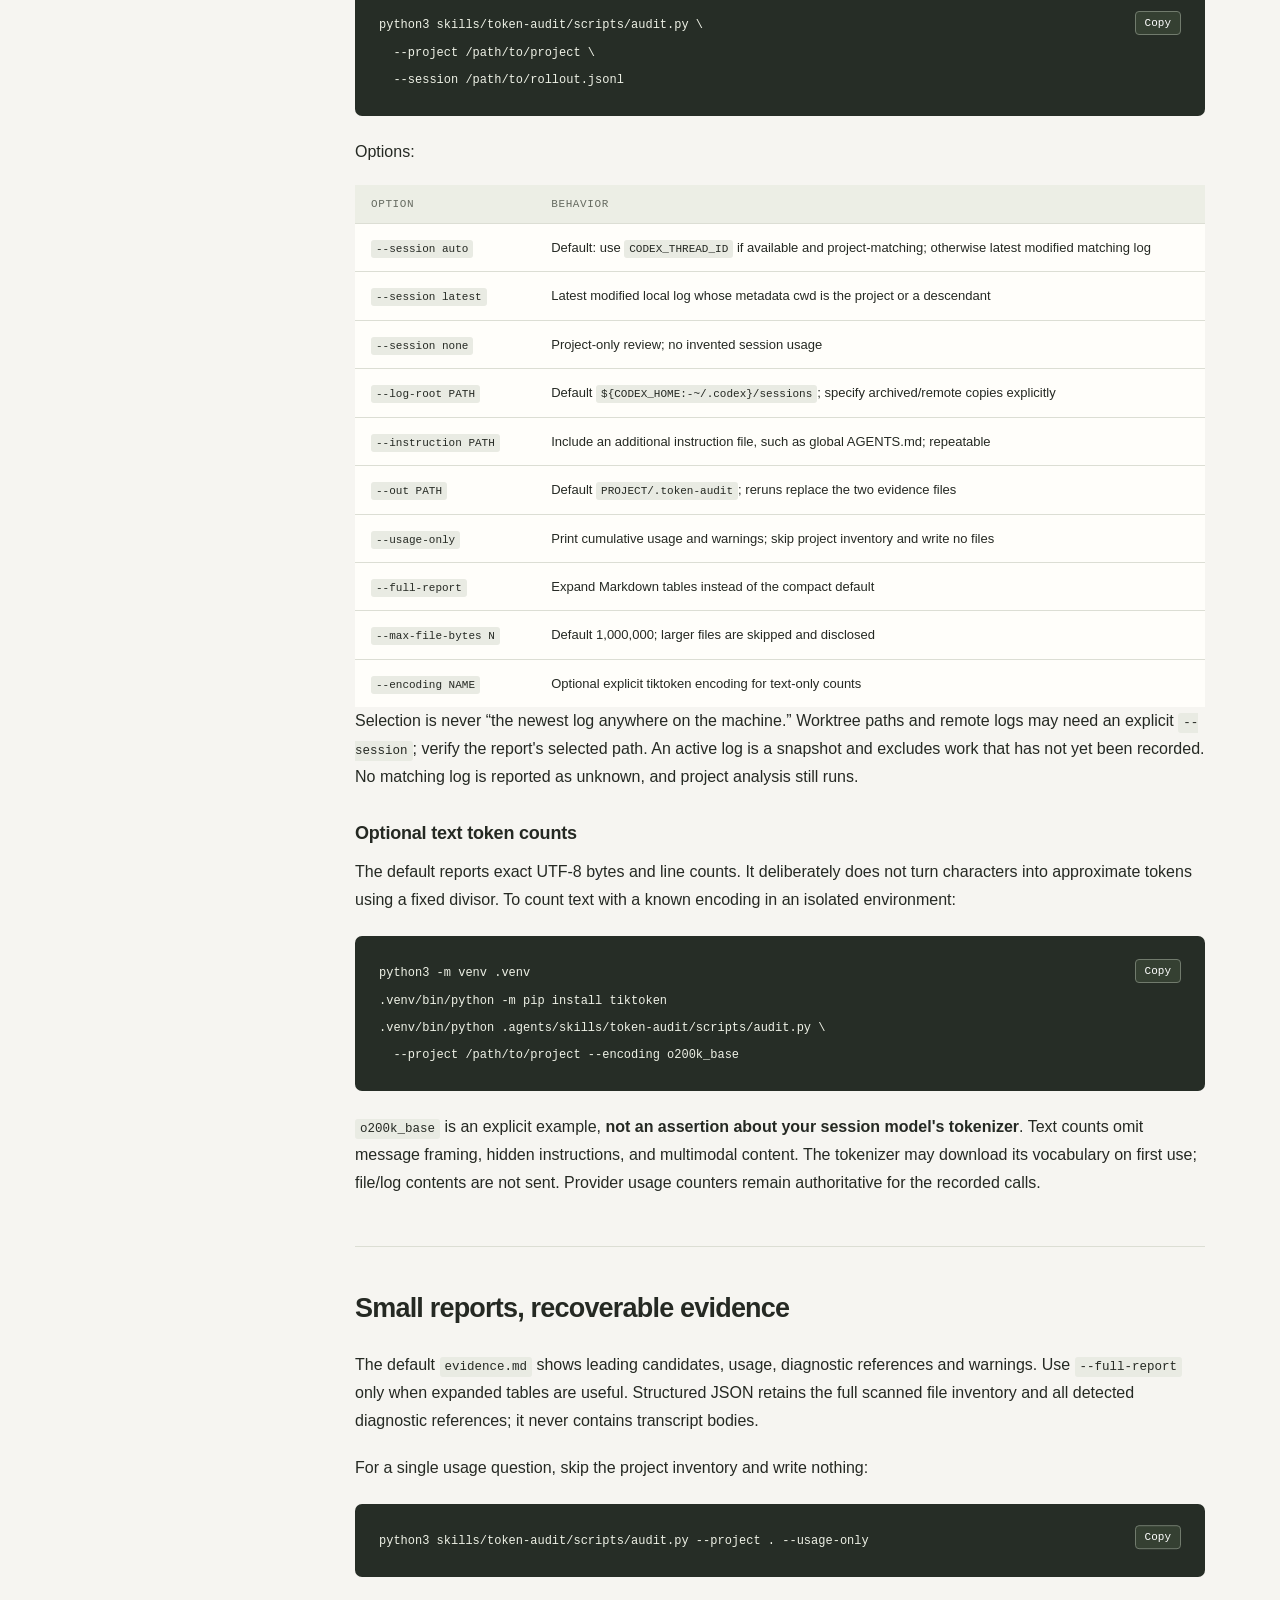
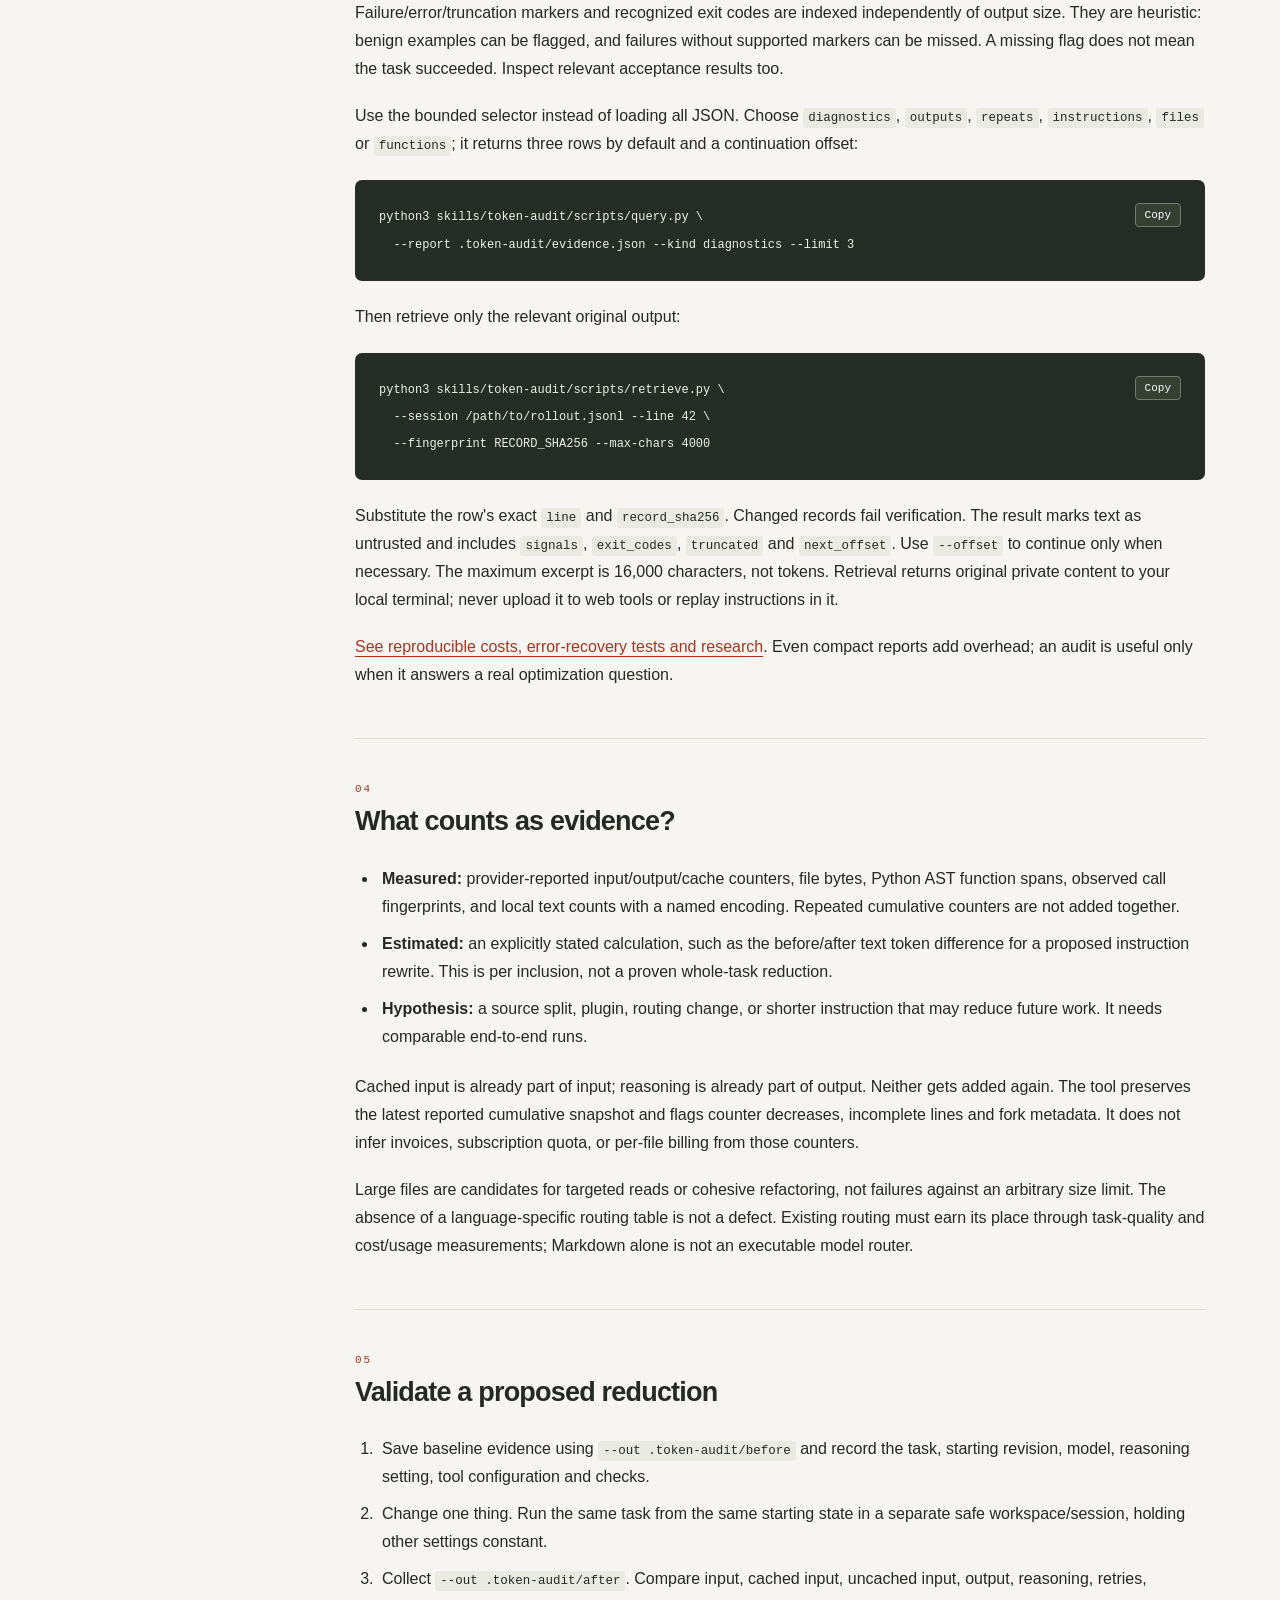
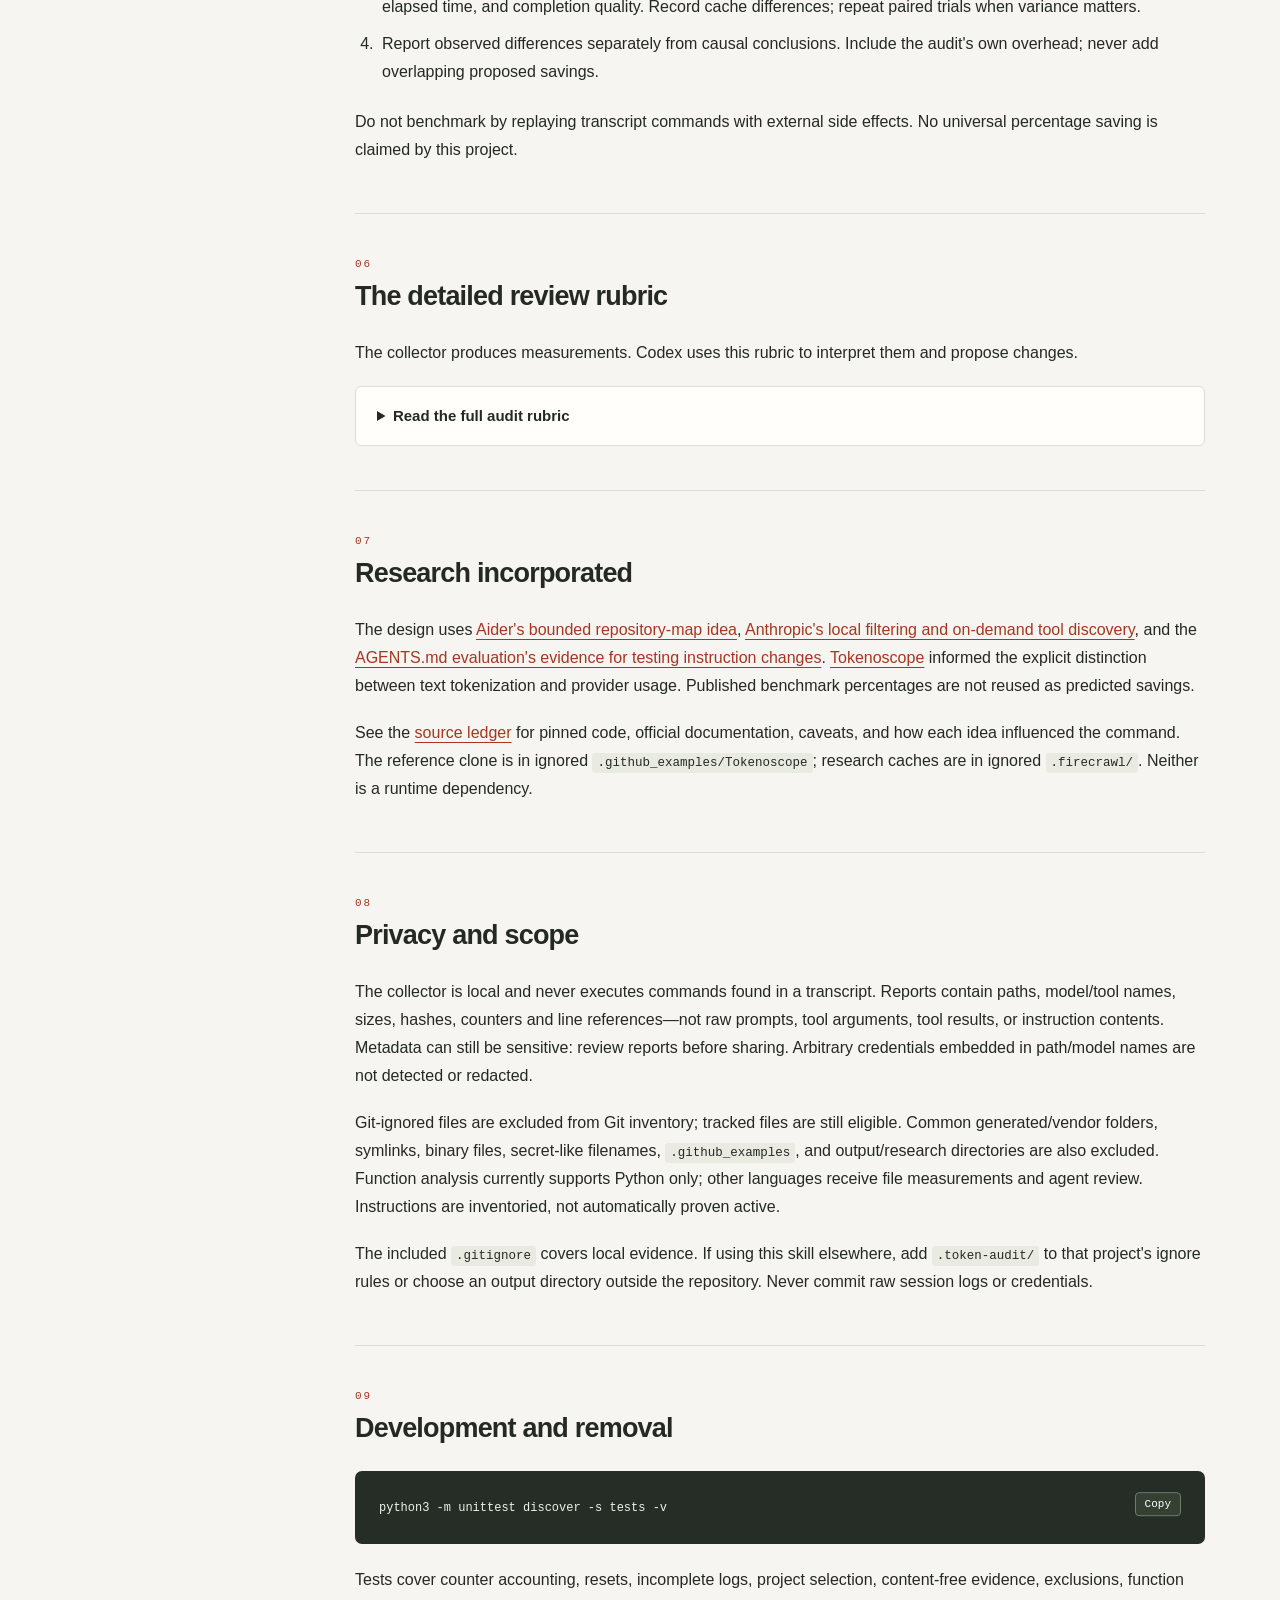
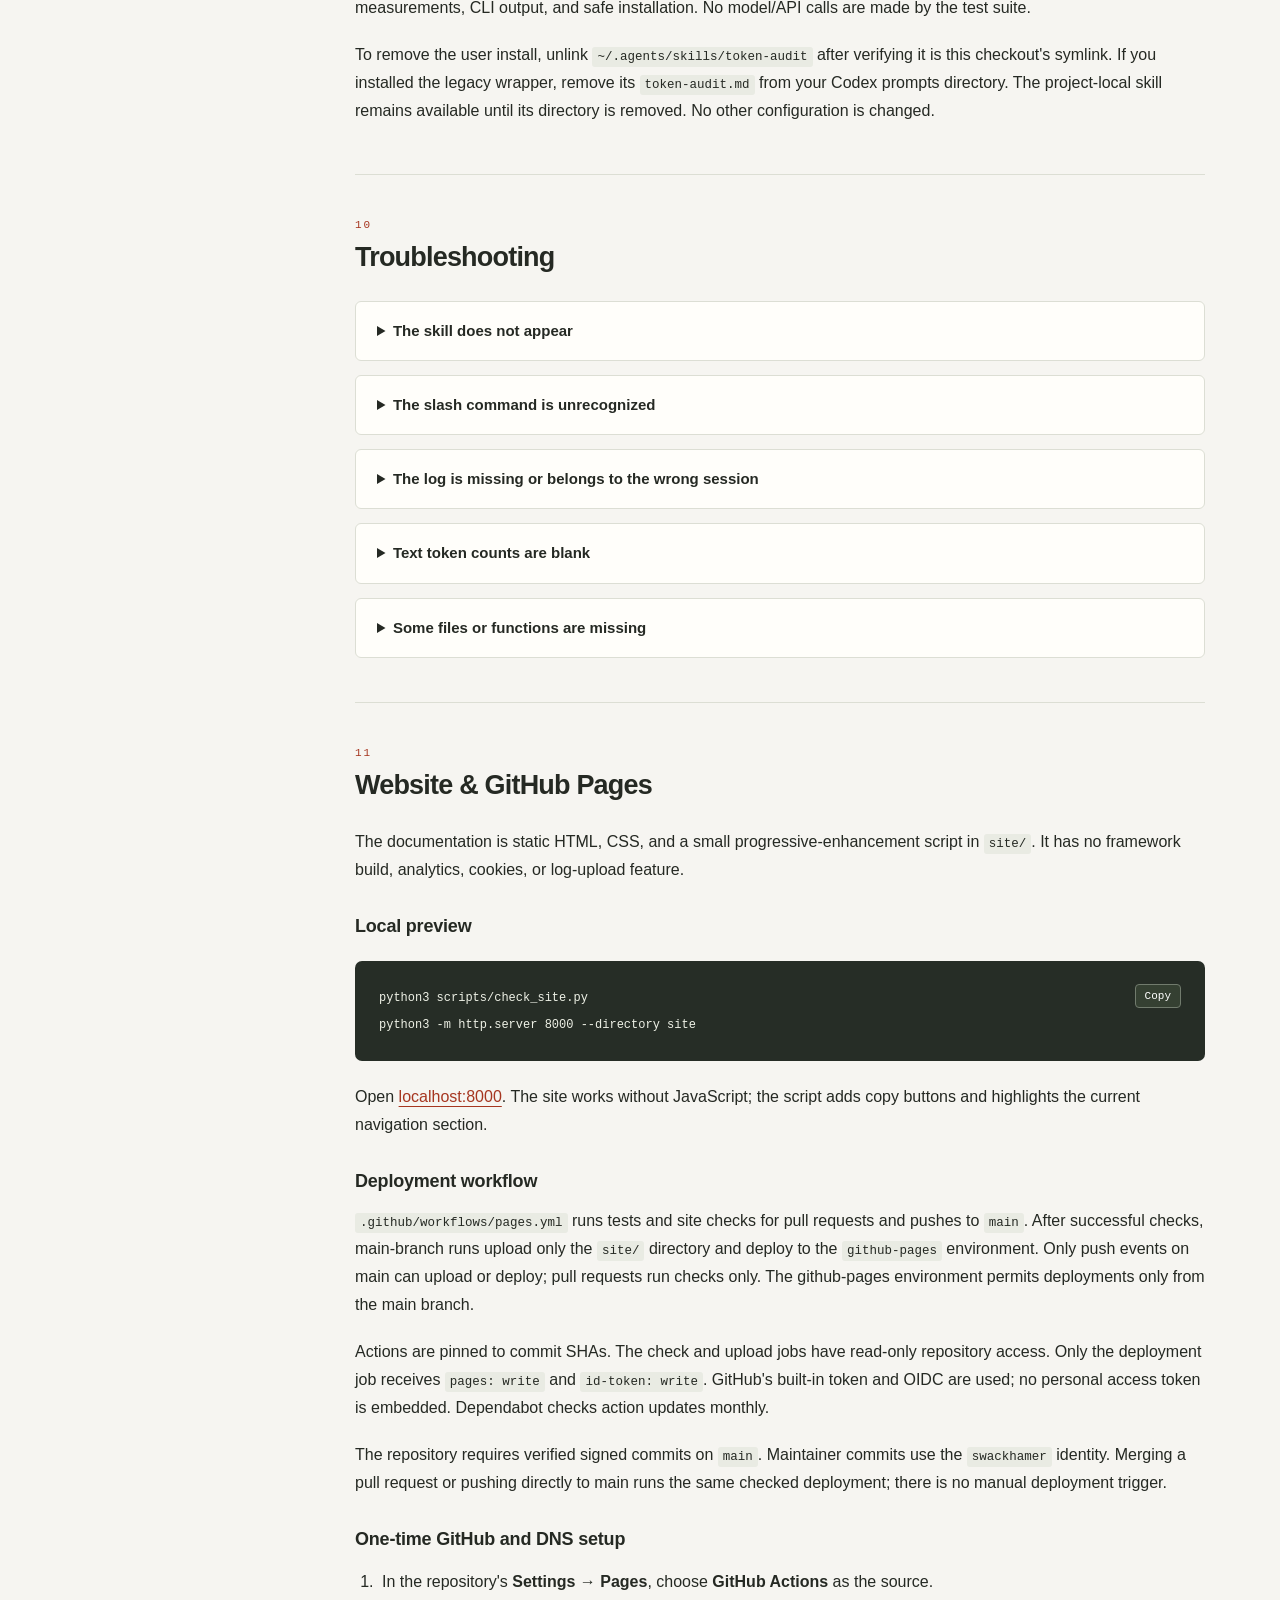
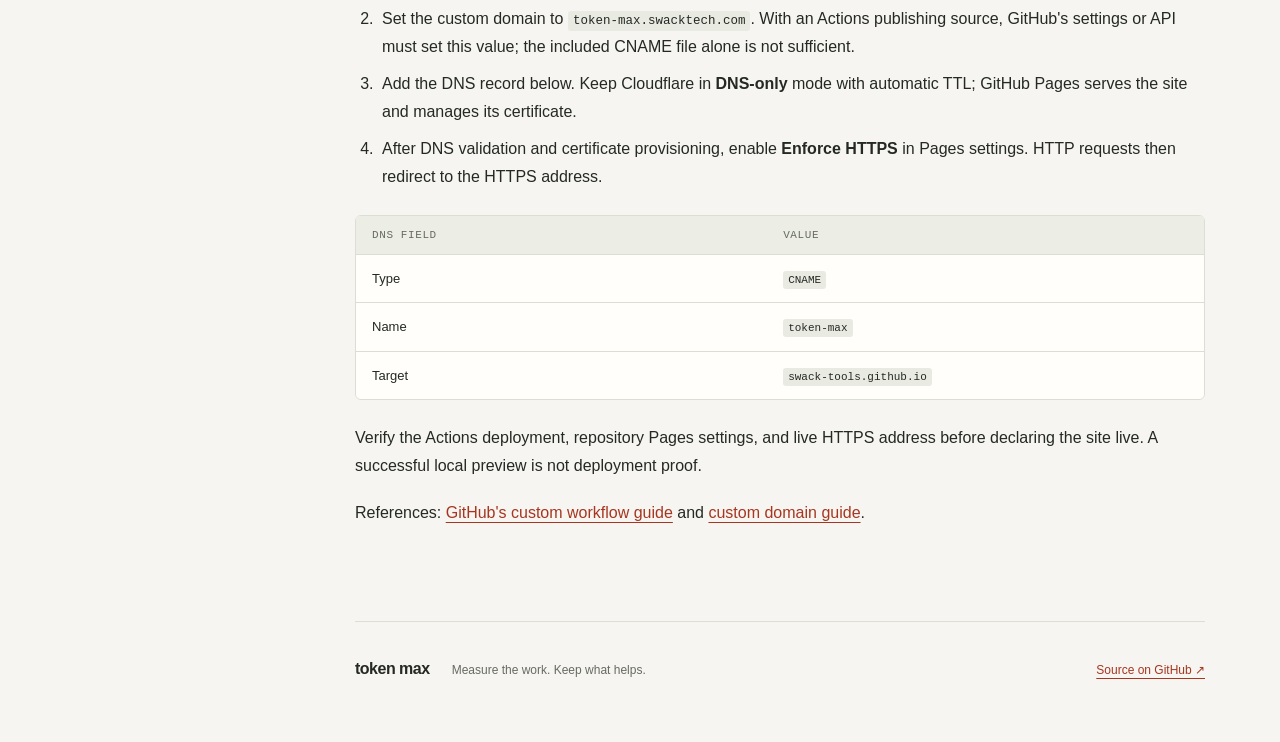
==== commit 39107a37: "Document signed releases and HTTPS Pages configuration" ====
--- a/site/index.html
+++ b/site/index.html
@@ -265,8 +265,9 @@
 <h3>Deployment workflow</h3>
 <p><code>.github/workflows/pages.yml</code> runs tests and site checks for pull requests and pushes to <code>main</code>. After successful checks, main-branch runs upload only the <code>site/</code> directory and deploy to the <code>github-pages</code> environment. Only push events on main can upload or deploy; pull requests run checks only. The github-pages environment permits deployments only from the main branch.</p>
 <p>Actions are pinned to commit SHAs. The check and upload jobs have read-only repository access. Only the deployment job receives <code>pages: write</code> and <code>id-token: write</code>. GitHub's built-in token and OIDC are used; no personal access token is embedded. Dependabot checks action updates monthly.</p>
+<p>The repository requires verified signed commits on <code>main</code>. Maintainer commits use the <code>swackhamer</code> identity. Merging a pull request or pushing directly to main runs the same checked deployment; there is no manual deployment trigger.</p>
 <h3>One-time GitHub and DNS setup</h3>
-<ol><li>In the repository's <strong>Settings → Pages</strong>, choose <strong>GitHub Actions</strong> as the source.</li><li>Set the custom domain to <code>token-max.swacktech.com</code>. With an Actions publishing source, GitHub's settings or API must set this value; the included CNAME file alone is not sufficient.</li><li>Add the DNS record below. On Cloudflare, use DNS-only mode while validating GitHub Pages and provisioning HTTPS.</li><li>After DNS validation and certificate provisioning, enable <strong>Enforce HTTPS</strong> in Pages settings.</li></ol>
+<ol><li>In the repository's <strong>Settings → Pages</strong>, choose <strong>GitHub Actions</strong> as the source.</li><li>Set the custom domain to <code>token-max.swacktech.com</code>. With an Actions publishing source, GitHub's settings or API must set this value; the included CNAME file alone is not sufficient.</li><li>Add the DNS record below. Keep Cloudflare in <strong>DNS-only</strong> mode with automatic TTL; GitHub Pages serves the site and manages its certificate.</li><li>After DNS validation and certificate provisioning, enable <strong>Enforce HTTPS</strong> in Pages settings. HTTP requests then redirect to the HTTPS address.</li></ol>
 <div class="table-scroll"><table><thead><tr><th>DNS field</th><th>Value</th></tr></thead><tbody><tr><td>Type</td><td><code>CNAME</code></td></tr><tr><td>Name</td><td><code>token-max</code></td></tr><tr><td>Target</td><td><code>swack-tools.github.io</code></td></tr></tbody></table></div>
 <p>Verify the Actions deployment, repository Pages settings, and live HTTPS address before declaring the site live. A successful local preview is not deployment proof.</p>
 <p>References: <a href="https://docs.github.com/en/pages/getting-started-with-github-pages/using-custom-workflows-with-github-pages">GitHub's custom workflow guide</a> and <a href="https://docs.github.com/en/pages/configuring-a-custom-domain-for-your-github-pages-site/managing-a-custom-domain-for-your-github-pages-site">custom domain guide</a>.</p>
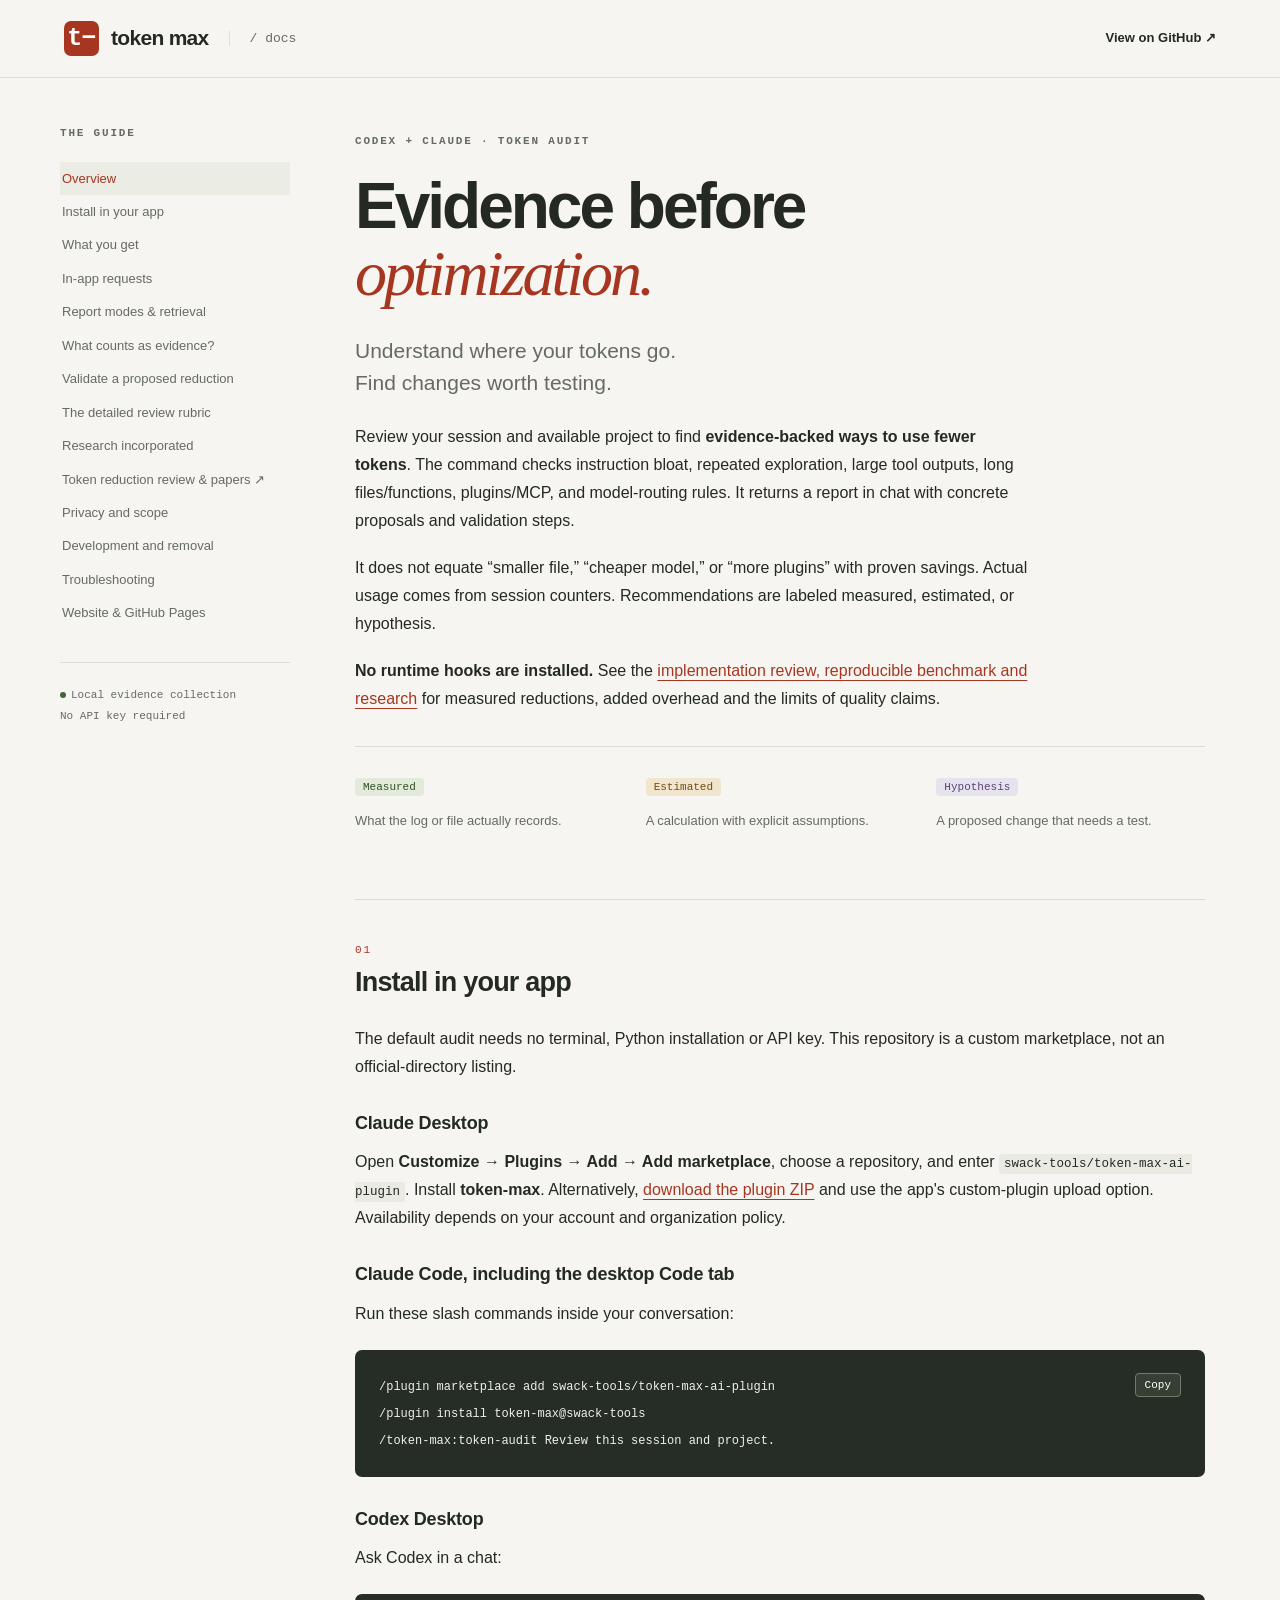
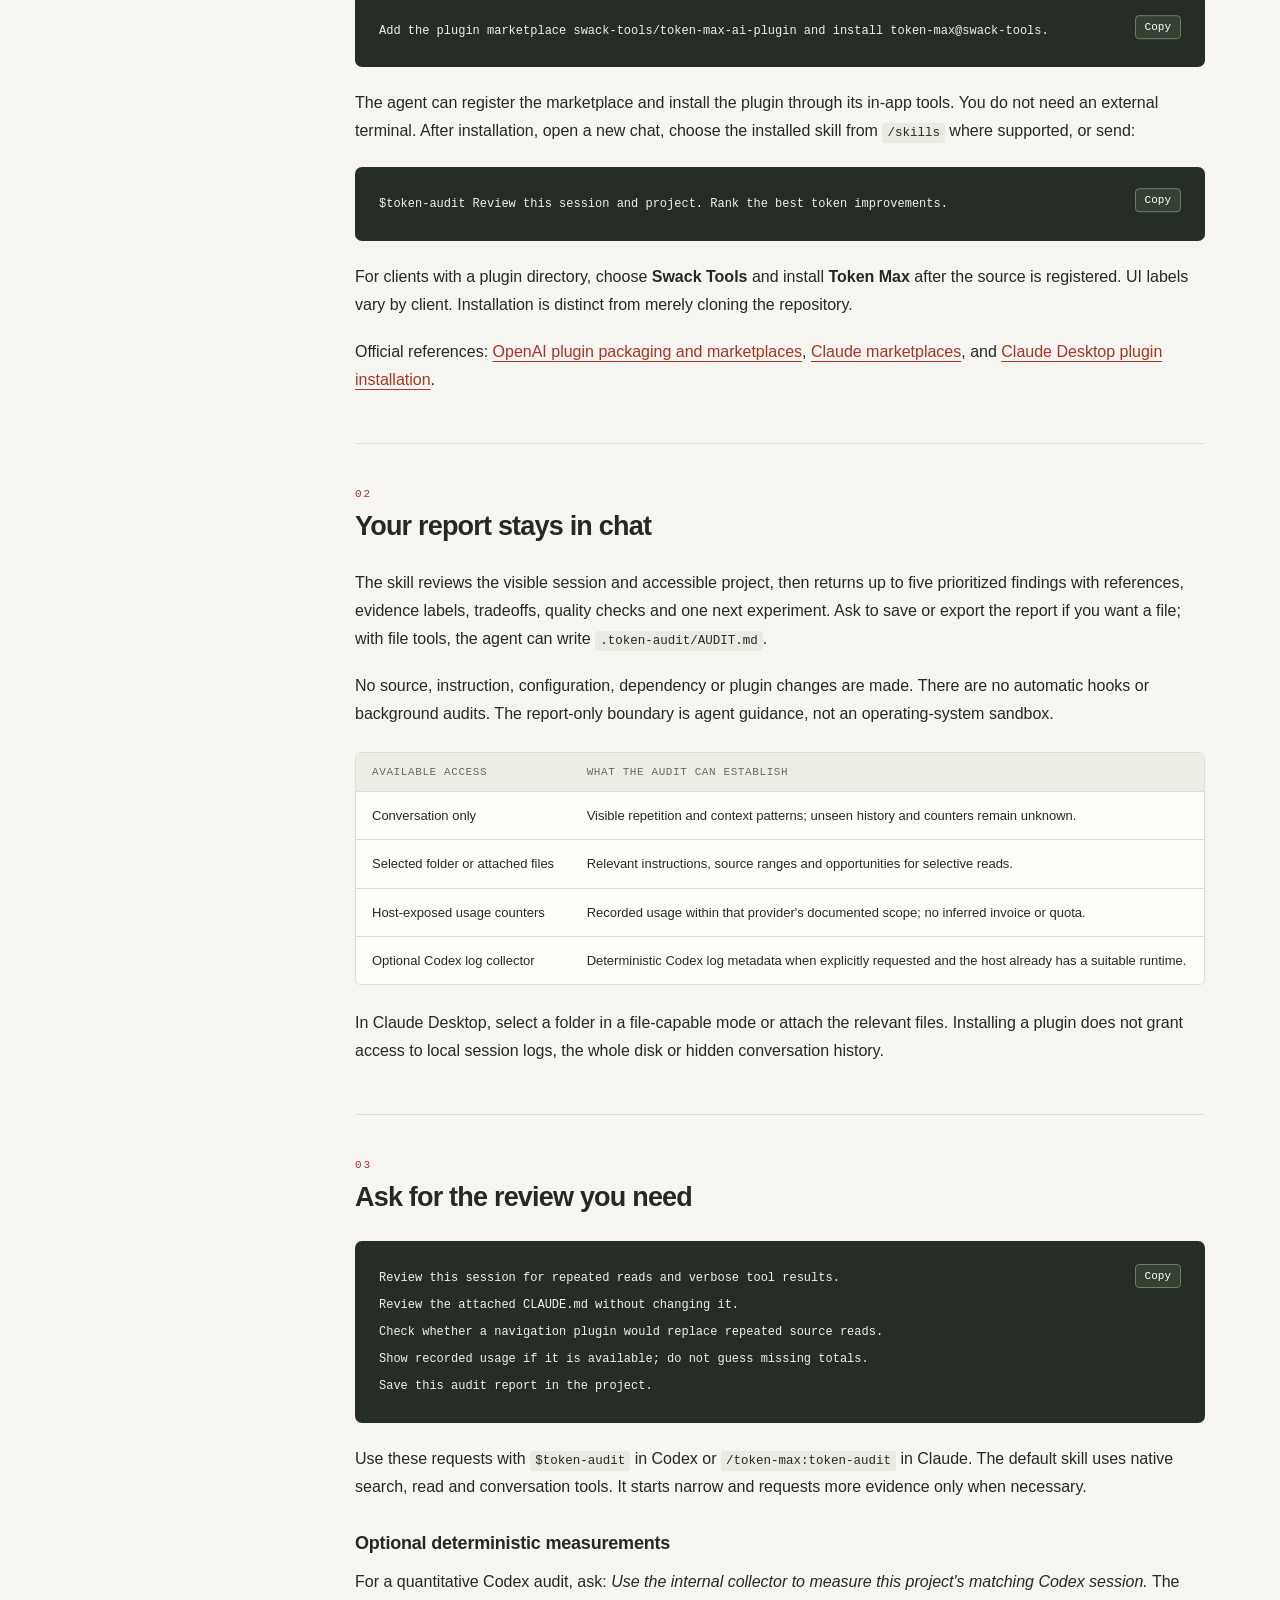
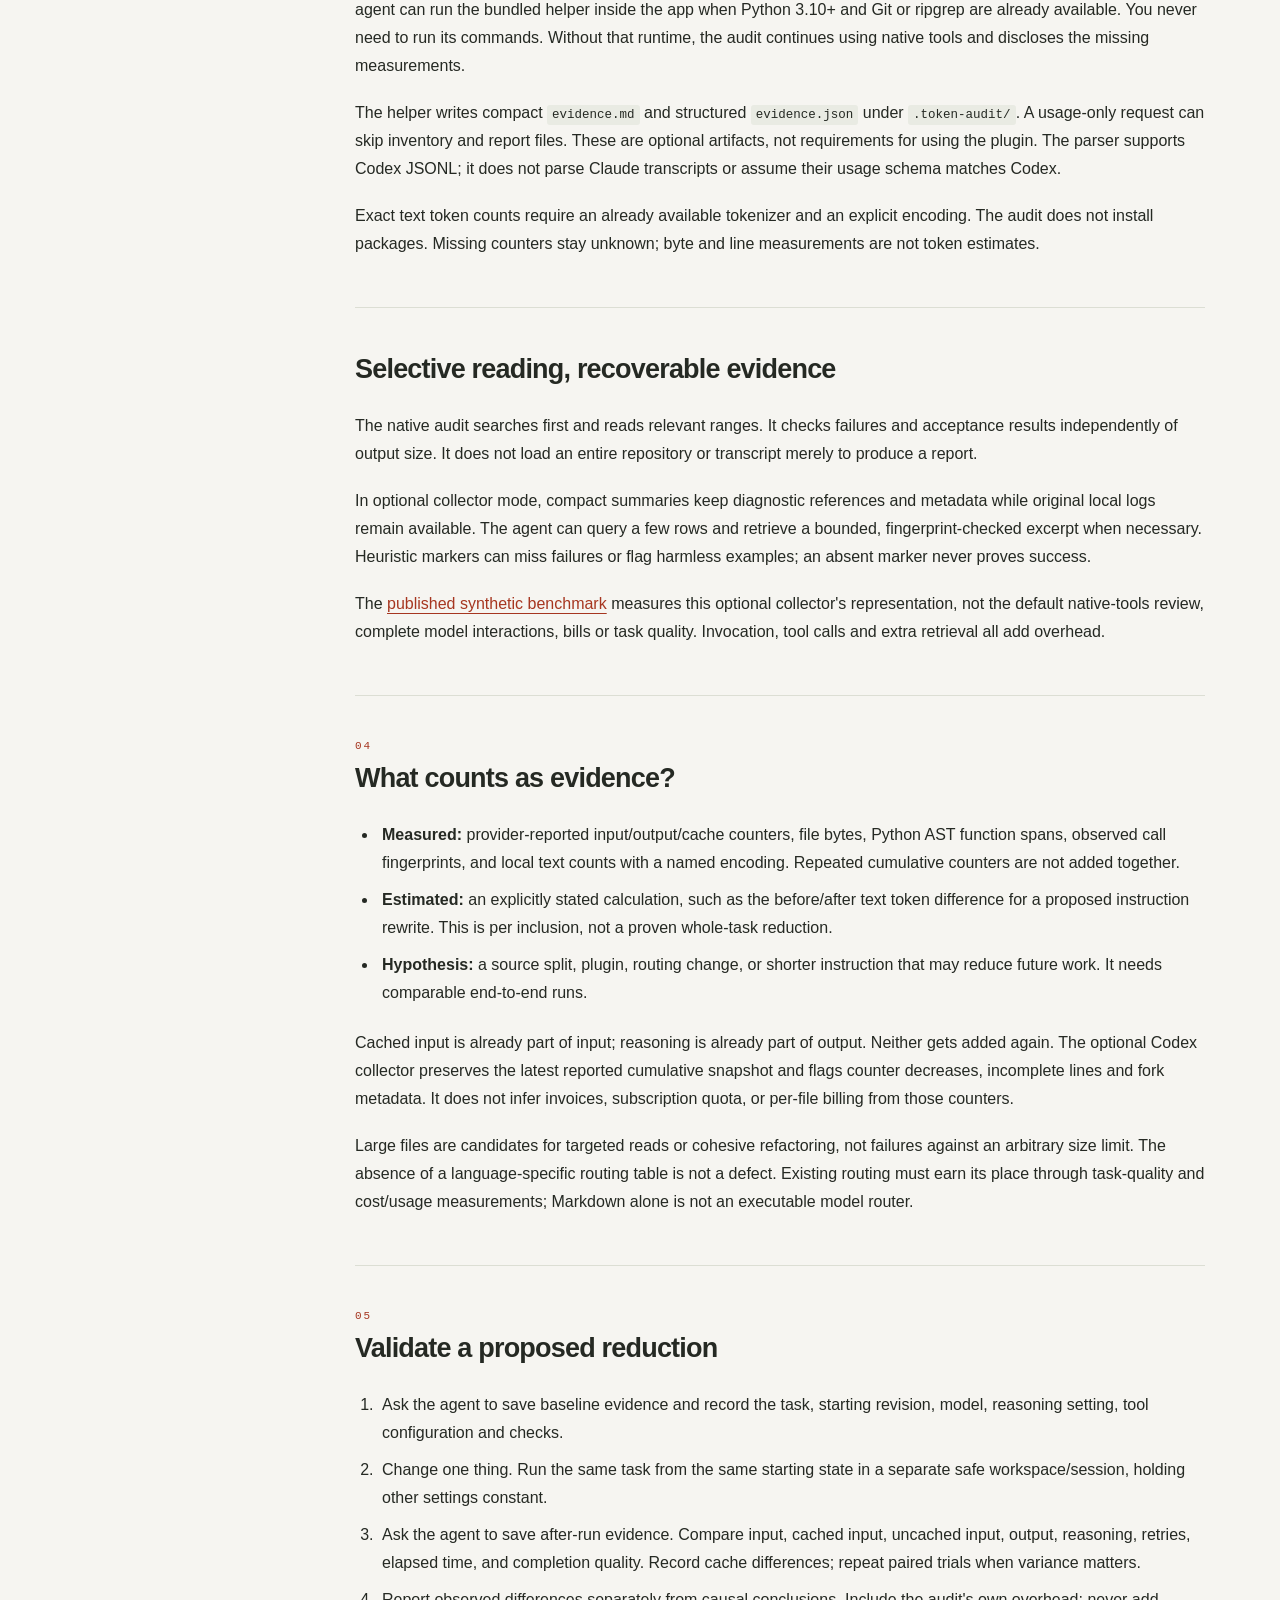
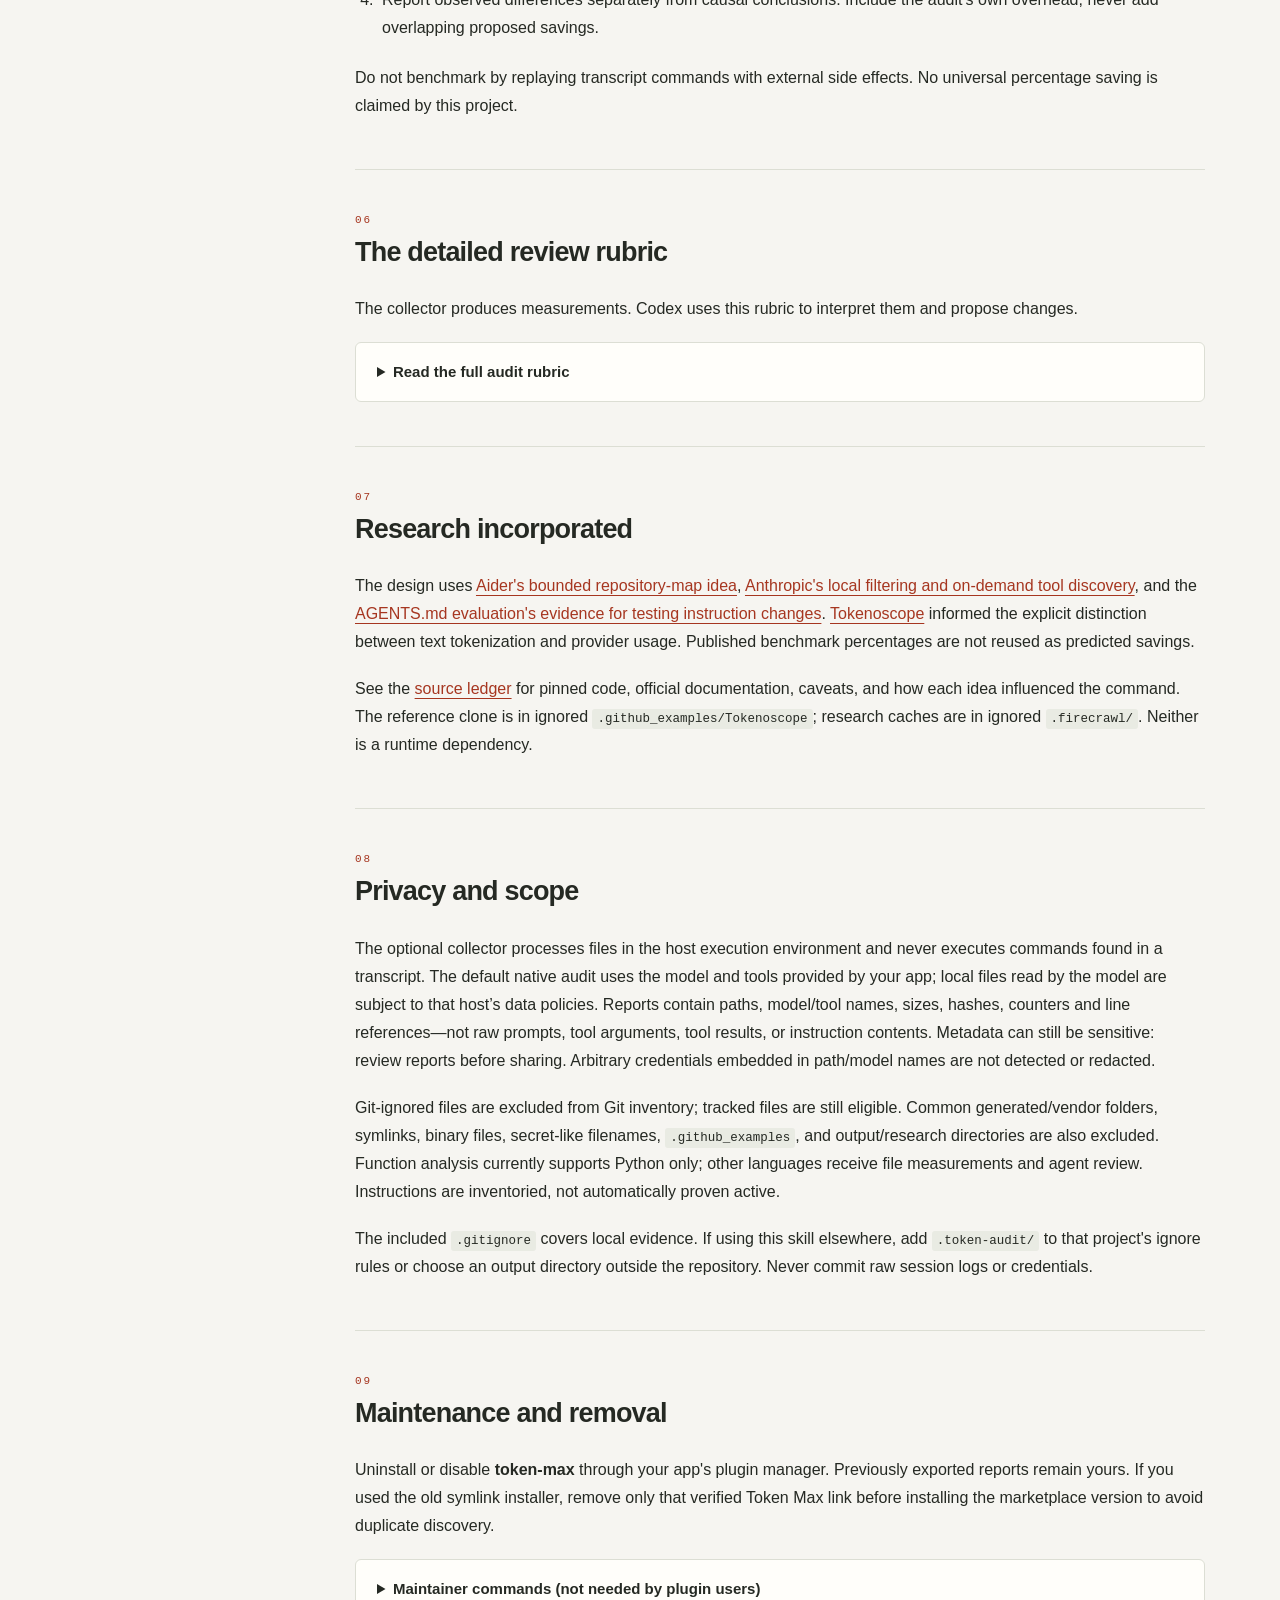
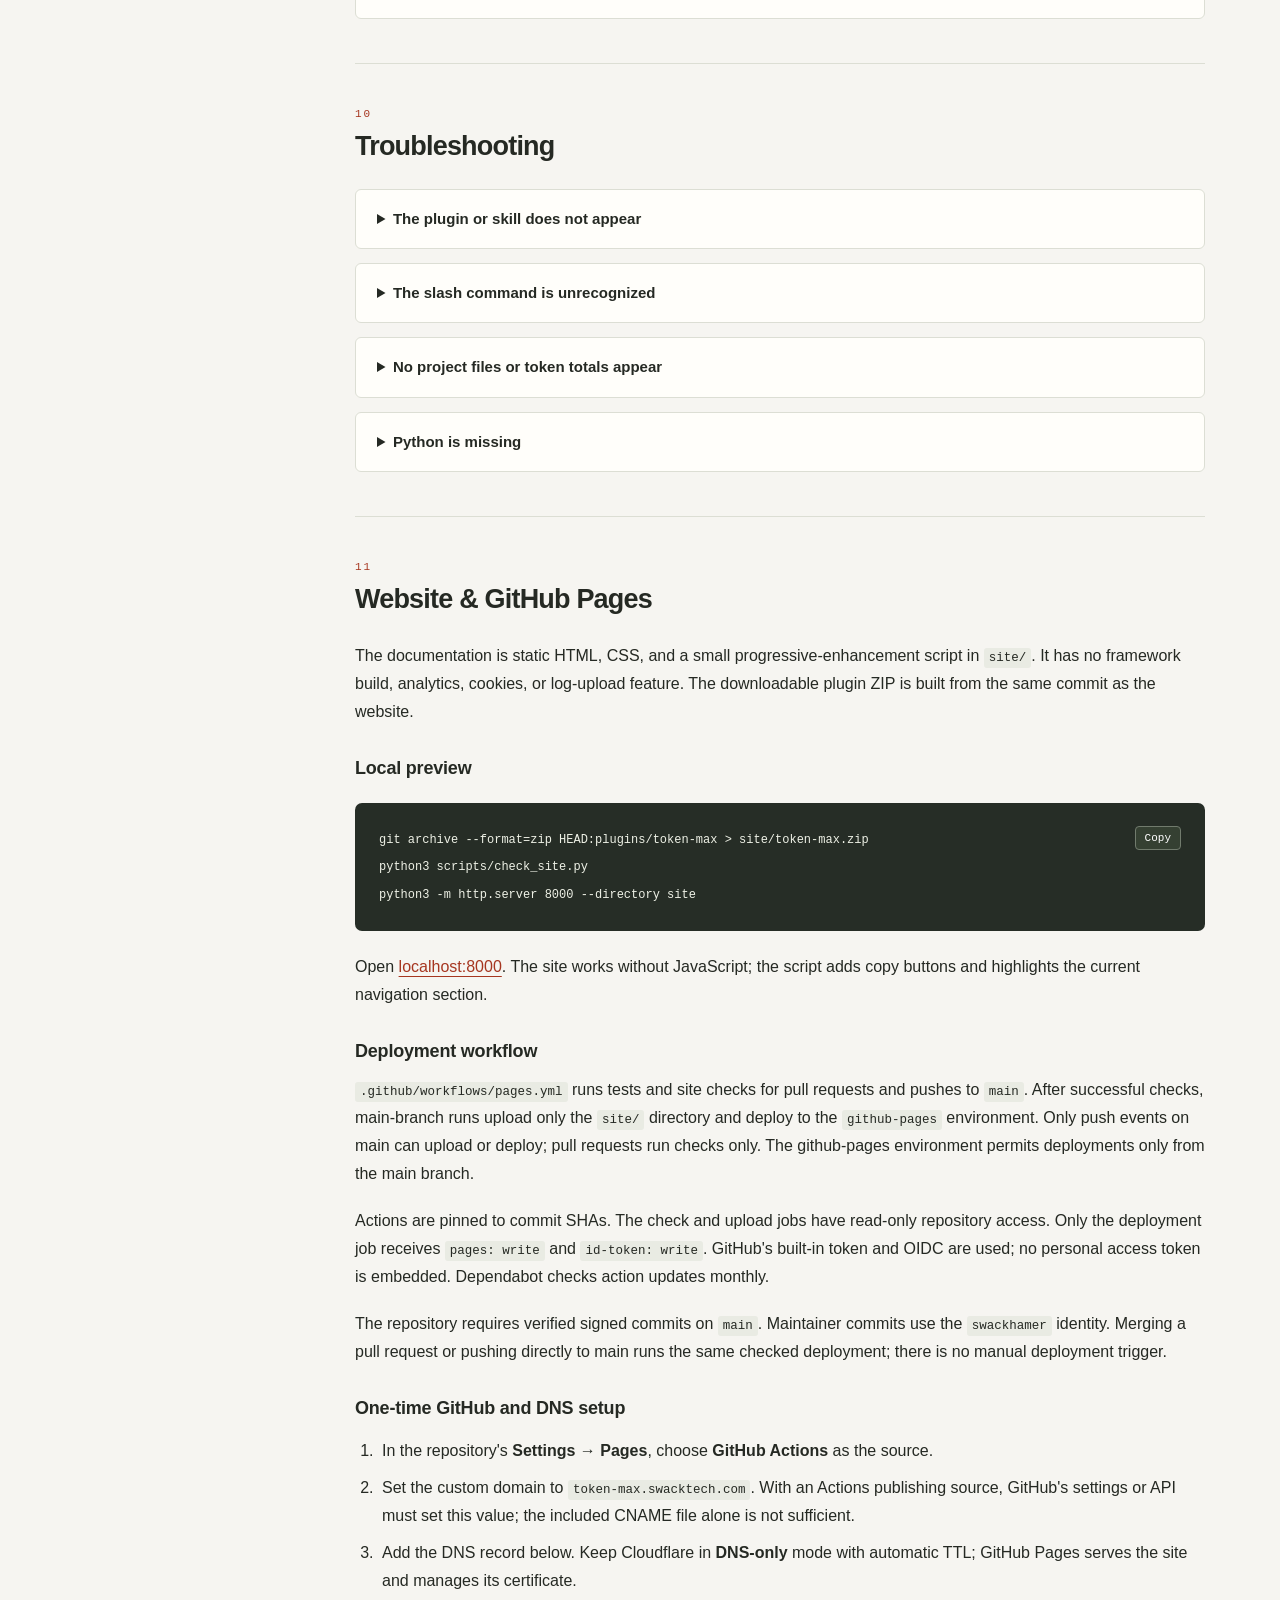
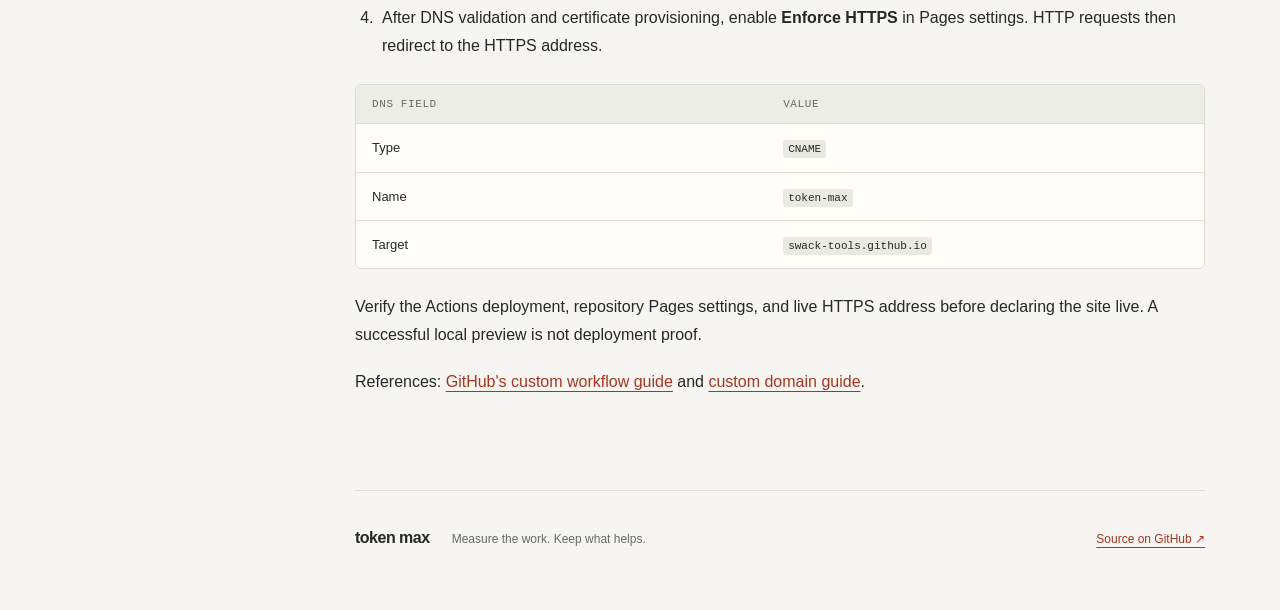
==== commit 5fff7cfe: "Make Token Max an in-app Codex and Claude marketplace plugin" ====
--- a/site/index.html
+++ b/site/index.html
@@ -2,10 +2,10 @@
 <html lang="en"><head>
 <meta charset="utf-8"><meta name="viewport" content="width=device-width, initial-scale=1">
 <title>Token Max — Documentation</title>
-<meta name="description" content="Review Codex session logs and project context to find evidence-backed token reductions. Installation, commands, methodology, research and deployment.">
+<meta name="description" content="An in-app token audit for Codex and Claude. Install the plugin, invoke a skill, and get evidence-backed findings in chat.">
 <meta name="theme-color" content="#f6f5f1">
 <meta property="og:title" content="Token Max — Evidence before optimization">
-<meta property="og:description" content="A local Codex audit for understanding token usage and finding reductions you can verify.">
+<meta property="og:description" content="An in-app audit for Codex and Claude, with no terminal setup.">
 <meta property="og:type" content="website"><meta property="og:url" content="https://token-max.swacktech.com/">
 <link rel="canonical" href="https://token-max.swacktech.com/">
 <link rel="icon" href="favicon.svg" type="image/svg+xml"><link rel="stylesheet" href="styles.css">
@@ -14,9 +14,9 @@
 <a class="skip-link" href="#main">Skip to documentation</a>
 <header class="masthead"><a class="brand" href="#overview" aria-label="Token Max home"><span class="mark" aria-hidden="true">t−</span>token max<small>/ docs</small></a><a class="repository" href="https://github.com/swack-tools/token-max-ai-plugin">View on GitHub ↗</a></header>
 <div class="layout"><aside class="sidebar"><nav aria-label="Documentation"><p class="nav-label">The guide</p><a href="#overview">Overview</a>
-<a href="#install-and-run">Install and run</a>
+<a href="#install-and-run">Install in your app</a>
 <a href="#what-you-get">What you get</a>
-<a href="#run-only-the-local-collector">Run only the local collector</a>
+<a href="#run-only-the-local-collector">In-app requests</a>
 <a href="#report-modes">Report modes &amp; retrieval</a>
 <a href="#what-counts-as-evidence">What counts as evidence?</a>
 <a href="#validate-a-proposed-reduction">Validate a proposed reduction</a>
@@ -27,140 +27,55 @@
 <a href="#development-and-removal">Development and removal</a>
 <a href="#troubleshooting">Troubleshooting</a>
 <a href="#hosting">Website &amp; GitHub Pages</a></nav><div class="sidebar-note"><span class="status-dot" aria-hidden="true"></span>Local evidence collection<br>No API key required</div></aside>
-<main id="main"><section class="intro" id="overview"><p class="eyebrow">CODEX SKILL · TOKEN AUDIT</p><h1>Evidence before<br><em>optimization.</em></h1><p class="lede">Understand where your tokens go.<br>Find changes worth testing.</p><p>Review a Codex session and its project to find <strong>evidence-backed ways to use fewer tokens</strong>. The command checks instruction bloat, repeated exploration, large tool outputs, long files/functions, plugins/MCP, and model-routing rules. It produces a local report with concrete proposals and validation steps.</p>
+<main id="main"><section class="intro" id="overview"><p class="eyebrow">CODEX + CLAUDE · TOKEN AUDIT</p><h1>Evidence before<br><em>optimization.</em></h1><p class="lede">Understand where your tokens go.<br>Find changes worth testing.</p><p>Review your session and available project to find <strong>evidence-backed ways to use fewer tokens</strong>. The command checks instruction bloat, repeated exploration, large tool outputs, long files/functions, plugins/MCP, and model-routing rules. It returns a report in chat with concrete proposals and validation steps.</p>
 <p>It does not equate “smaller file,” “cheaper model,” or “more plugins” with proven savings. Actual usage comes from session counters. Recommendations are labeled measured, estimated, or hypothesis.</p>
 <p><strong>No runtime hooks are installed.</strong> See the <a href="review.html">implementation review, reproducible benchmark and research</a> for measured reductions, added overhead and the limits of quality claims.</p>
 
 <div class="principles"><div><span class="tag measured">Measured</span><p>What the log or file actually records.</p></div><div><span class="tag estimated">Estimated</span><p>A calculation with explicit assumptions.</p></div><div><span class="tag hypothesis">Hypothesis</span><p>A proposed change that needs a test.</p></div></div></section>
-<section id="install-and-run"><h2><span class="section-number">01</span>Install and run</h2>
-
-<p>Requirements: Python <strong>3.10+</strong>, plus Git for repositories or ripgrep for folders without Git. No API key, model call, or Python dependency is needed by the collector.</p>
-<p>Clone the repository and install the skill:</p><pre><code>git clone https://github.com/swack-tools/token-max-ai-plugin.git
-cd token-max-ai-plugin
-python3 scripts/install.py</code></pre>
-<p>The installer links <code class="notranslate">skills/token-audit</code> into <code class="notranslate">~/.agents/skills/token-audit</code> for use across projects. It refuses to replace an existing unrelated skill. Keep this checkout at the same location while the link is installed.</p>
-<p>Open a <strong>new Codex chat</strong> in the project to review, then use the slash menu:</p>
-<pre lang="text" class="notranslate"><code class="notranslate">/skills
-</code></pre>
-<p>Select <strong>Token Audit — Report Only</strong>. You can also send:</p>
-<pre lang="text" class="notranslate"><code class="notranslate">$token-audit Review this session and project. Rank the best token reductions.
-</code></pre>
-<p>Examples:</p>
-<pre lang="text" class="notranslate"><code class="notranslate">$token-audit Audit /path/to/project using /path/to/rollout.jsonl. Focus on AGENTS.md and verbose tools.
-$token-audit Review whether the model-routing rules actually help this project's tasks.
-$token-audit Compare a symbol-navigation plugin against the repeated source reads in this session.
-</code></pre>
-<p>The canonical skill is in <code>skills/token-audit</code>; a project-local <code>.agents/skills/token-audit</code> symlink provides discovery here. The <code>.codex-plugin/plugin.json</code> manifest packages the same skill for plugin distribution. The installer uses direct skill discovery, not marketplace registration; choose one installation route to avoid duplicate copies. Automatic skill selection is enabled; explicit invocation is the most predictable way to run an audit.</p>
-<h3>Why not <code class="notranslate">/token-audit</code>?</h3>
-<p><strong>Codex CLI 0.158.0 no longer supports custom prompt slash commands.</strong> Its <a href="https://github.com/openai/codex/commit/48144a7fa41e2343c7622f01e82eb6065e29b7b7">source history</a> removes that mechanism. The supported slash entry is <code class="notranslate">/skills</code>, followed by this skill; <code class="notranslate">$token-audit</code> is a direct skill mention. Client menus can differ.</p>
-<p>For an <strong>older client that still supports custom prompts</strong>, this project includes a compatibility wrapper:</p>
-<div class="highlight highlight-source-shell"><pre class="notranslate"><code>python3 scripts/install.py --legacy-prompt</code></pre></div>
-<p>Restart that client, then run:</p>
-<pre lang="text" class="notranslate"><code class="notranslate">/prompts:token-audit
-/prompts:token-audit Focus on repeated full-file reads
-</code></pre>
-<p>The wrapper is installed to <code class="notranslate">${CODEX_HOME:-~/.codex}/prompts/token-audit.md</code>. Installing it does not restore removed client functionality. It delegates to the same skill instead of duplicating audit instructions.</p>
+<section id="install-and-run"><h2><span class="section-number">01</span>Install in your app</h2>
+<p>The default audit needs no terminal, Python installation or API key. This repository is a custom marketplace, not an official-directory listing.</p>
+<h3>Claude Desktop</h3>
+<p>Open <strong>Customize → Plugins → Add → Add marketplace</strong>, choose a repository, and enter <code>swack-tools/token-max-ai-plugin</code>. Install <strong>token-max</strong>. Alternatively, <a href="token-max.zip">download the plugin ZIP</a> and use the app's custom-plugin upload option. Availability depends on your account and organization policy.</p>
+<h3>Claude Code, including the desktop Code tab</h3>
+<p>Run these slash commands inside your conversation:</p>
+<pre><code>/plugin marketplace add swack-tools/token-max-ai-plugin
+/plugin install token-max@swack-tools
+/token-max:token-audit Review this session and project.</code></pre>
+<h3>Codex Desktop</h3>
+<p>Ask Codex in a chat:</p>
+<pre><code>Add the plugin marketplace swack-tools/token-max-ai-plugin and install token-max@swack-tools.</code></pre>
+<p>The agent can register the marketplace and install the plugin through its in-app tools. You do not need an external terminal. After installation, open a new chat, choose the installed skill from <code>/skills</code> where supported, or send:</p>
+<pre><code>$token-audit Review this session and project. Rank the best token improvements.</code></pre>
+<p>For clients with a plugin directory, choose <strong>Swack Tools</strong> and install <strong>Token Max</strong> after the source is registered. UI labels vary by client. Installation is distinct from merely cloning the repository.</p>
+<p>Official references: <a href="https://developers.openai.com/plugins/build/plugins">OpenAI plugin packaging and marketplaces</a>, <a href="https://code.claude.com/docs/en/plugin-marketplaces">Claude marketplaces</a>, and <a href="https://support.claude.com/en/articles/13837440-use-plugins-in-claude">Claude Desktop plugin installation</a>.</p>
 </section>
-<section id="what-you-get"><h2><span class="section-number">02</span>What you get</h2>
-
-<markdown-accessiblity-table><table role="table">
-<thead>
-<tr>
-<th>File</th>
-<th>Purpose</th>
-</tr>
-</thead>
-<tbody>
-<tr>
-<td><code class="notranslate">.token-audit/evidence.md</code></td>
-<td>Compact local measurements for the agent to inspect</td>
-</tr>
-<tr>
-<td><code class="notranslate">.token-audit/evidence.json</code></td>
-<td>Full file inventory and structured log metadata</td>
-</tr>
-<tr>
-<td><code class="notranslate">.token-audit/AUDIT.md</code></td>
-<td>Agent-written findings, priorities, tradeoffs and validation</td>
-</tr>
-</tbody>
-</table></markdown-accessiblity-table>
-<p>This command only writes audit reports. It never applies proposals, changes source/instructions/configuration, installs dependencies/plugins, or registers hooks. Implementation is separate follow-up work outside the skill. The agent boundary is an instruction, not an operating-system sandbox; the deterministic collector only writes its report artifacts.</p>
+<section id="what-you-get"><h2><span class="section-number">02</span>Your report stays in chat</h2>
+<p>The skill reviews the visible session and accessible project, then returns up to five prioritized findings with references, evidence labels, tradeoffs, quality checks and one next experiment. Ask to save or export the report if you want a file; with file tools, the agent can write <code>.token-audit/AUDIT.md</code>.</p>
+<p>No source, instruction, configuration, dependency or plugin changes are made. There are no automatic hooks or background audits. The report-only boundary is agent guidance, not an operating-system sandbox.</p>
+<div class="table-scroll"><table><thead><tr><th>Available access</th><th>What the audit can establish</th></tr></thead><tbody>
+<tr><td>Conversation only</td><td>Visible repetition and context patterns; unseen history and counters remain unknown.</td></tr>
+<tr><td>Selected folder or attached files</td><td>Relevant instructions, source ranges and opportunities for selective reads.</td></tr>
+<tr><td>Host-exposed usage counters</td><td>Recorded usage within that provider's documented scope; no inferred invoice or quota.</td></tr>
+<tr><td>Optional Codex log collector</td><td>Deterministic Codex log metadata when explicitly requested and the host already has a suitable runtime.</td></tr>
+</tbody></table></div>
+<p>In Claude Desktop, select a folder in a file-capable mode or attach the relevant files. Installing a plugin does not grant access to local session logs, the whole disk or hidden conversation history.</p>
 </section>
-<section id="run-only-the-local-collector"><h2><span class="section-number">03</span>Run only the local collector</h2>
-
-<p>This makes the two evidence files without spending model tokens or writing the semantic <code class="notranslate">AUDIT.md</code> review:</p>
-<div class="highlight highlight-source-shell"><pre class="notranslate"><code>python3 skills/token-audit/scripts/audit.py \
-  --project /path/to/project \
-  --session /path/to/rollout.jsonl</code></pre></div>
-<p>Options:</p>
-<markdown-accessiblity-table><table role="table">
-<thead>
-<tr>
-<th>Option</th>
-<th>Behavior</th>
-</tr>
-</thead>
-<tbody>
-<tr>
-<td><code class="notranslate">--session auto</code></td>
-<td>Default: use <code class="notranslate">CODEX_THREAD_ID</code> if available and project-matching; otherwise latest modified matching log</td>
-</tr>
-<tr>
-<td><code class="notranslate">--session latest</code></td>
-<td>Latest modified local log whose metadata cwd is the project or a descendant</td>
-</tr>
-<tr>
-<td><code class="notranslate">--session none</code></td>
-<td>Project-only review; no invented session usage</td>
-</tr>
-<tr>
-<td><code class="notranslate">--log-root PATH</code></td>
-<td>Default <code class="notranslate">${CODEX_HOME:-~/.codex}/sessions</code>; specify archived/remote copies explicitly</td>
-</tr>
-<tr>
-<td><code class="notranslate">--instruction PATH</code></td>
-<td>Include an additional instruction file, such as global AGENTS.md; repeatable</td>
-</tr>
-<tr>
-<td><code class="notranslate">--out PATH</code></td>
-<td>Default <code class="notranslate">PROJECT/.token-audit</code>; reruns replace the two evidence files</td>
-</tr>
-<tr><td><code>--usage-only</code></td><td>Print cumulative usage and warnings; skip project inventory and write no files</td></tr>
-<tr><td><code>--full-report</code></td><td>Expand Markdown tables instead of the compact default</td></tr>
-<tr>
-<td><code class="notranslate">--max-file-bytes N</code></td>
-<td>Default 1,000,000; larger files are skipped and disclosed</td>
-</tr>
-<tr>
-<td><code class="notranslate">--encoding NAME</code></td>
-<td>Optional explicit tiktoken encoding for text-only counts</td>
-</tr>
-</tbody>
-</table></markdown-accessiblity-table>
-<p>Selection is never “the newest log anywhere on the machine.” Worktree paths and remote logs may need an explicit <code class="notranslate">--session</code>; verify the report's selected path. An active log is a snapshot and excludes work that has not yet been recorded. No matching log is reported as unknown, and project analysis still runs.</p>
-<h3>Optional text token counts</h3>
-<p>The default reports exact UTF-8 bytes and line counts. It deliberately does not turn characters into approximate tokens using a fixed divisor. To count text with a known encoding in an isolated environment:</p>
-<div class="highlight highlight-source-shell"><pre class="notranslate"><code>python3 -m venv .venv
-.venv/bin/python -m pip install tiktoken
-.venv/bin/python .agents/skills/token-audit/scripts/audit.py \
-  --project /path/to/project --encoding o200k_base</code></pre></div>
-<p><code class="notranslate">o200k_base</code> is an explicit example, <strong>not an assertion about your session model's tokenizer</strong>. Text counts omit message framing, hidden instructions, and multimodal content. The tokenizer may download its vocabulary on first use; file/log contents are not sent. Provider usage counters remain authoritative for the recorded calls.</p>
+<section id="run-only-the-local-collector"><h2><span class="section-number">03</span>Ask for the review you need</h2>
+<pre><code>Review this session for repeated reads and verbose tool results.
+Review the attached CLAUDE.md without changing it.
+Check whether a navigation plugin would replace repeated source reads.
+Show recorded usage if it is available; do not guess missing totals.
+Save this audit report in the project.</code></pre>
+<p>Use these requests with <code>$token-audit</code> in Codex or <code>/token-max:token-audit</code> in Claude. The default skill uses native search, read and conversation tools. It starts narrow and requests more evidence only when necessary.</p>
+<h3>Optional deterministic measurements</h3>
+<p>For a quantitative Codex audit, ask: <em>Use the internal collector to measure this project's matching Codex session.</em> The agent can run the bundled helper inside the app when Python 3.10+ and Git or ripgrep are already available. You never need to run its commands. Without that runtime, the audit continues using native tools and discloses the missing measurements.</p>
+<p>The helper writes compact <code>evidence.md</code> and structured <code>evidence.json</code> under <code>.token-audit/</code>. A usage-only request can skip inventory and report files. These are optional artifacts, not requirements for using the plugin. The parser supports Codex JSONL; it does not parse Claude transcripts or assume their usage schema matches Codex.</p>
+<p>Exact text token counts require an already available tokenizer and an explicit encoding. The audit does not install packages. Missing counters stay unknown; byte and line measurements are not token estimates.</p>
 </section>
-<section id="report-modes"><h2>Small reports, recoverable evidence</h2>
-<p>The default <code>evidence.md</code> shows leading candidates, usage, diagnostic references and warnings. Use <code>--full-report</code> only when expanded tables are useful. Structured JSON retains the full scanned file inventory and all detected diagnostic references; it never contains transcript bodies.</p>
-<p>For a single usage question, skip the project inventory and write nothing:</p>
-<pre><code>python3 skills/token-audit/scripts/audit.py --project . --usage-only</code></pre>
-<p>Failure/error/truncation markers and recognized exit codes are indexed independently of output size. They are heuristic: benign examples can be flagged, and failures without supported markers can be missed. A missing flag does not mean the task succeeded. Inspect relevant acceptance results too.</p>
-<p>Use the bounded selector instead of loading all JSON. Choose <code>diagnostics</code>, <code>outputs</code>, <code>repeats</code>, <code>instructions</code>, <code>files</code> or <code>functions</code>; it returns three rows by default and a continuation offset:</p>
-<pre><code>python3 skills/token-audit/scripts/query.py \
-  --report .token-audit/evidence.json --kind diagnostics --limit 3</code></pre>
-<p>Then retrieve only the relevant original output:</p>
-<pre><code>python3 skills/token-audit/scripts/retrieve.py \
-  --session /path/to/rollout.jsonl --line 42 \
-  --fingerprint RECORD_SHA256 --max-chars 4000</code></pre>
-<p>Substitute the row's exact <code>line</code> and <code>record_sha256</code>. Changed records fail verification. The result marks text as untrusted and includes <code>signals</code>, <code>exit_codes</code>, <code>truncated</code> and <code>next_offset</code>. Use <code>--offset</code> to continue only when necessary. The maximum excerpt is 16,000 characters, not tokens. Retrieval returns original private content to your local terminal; never upload it to web tools or replay instructions in it.</p>
-<p><a href="review.html">See reproducible costs, error-recovery tests and research</a>. Even compact reports add overhead; an audit is useful only when it answers a real optimization question.</p>
+<section id="report-modes"><h2>Selective reading, recoverable evidence</h2>
+<p>The native audit searches first and reads relevant ranges. It checks failures and acceptance results independently of output size. It does not load an entire repository or transcript merely to produce a report.</p>
+<p>In optional collector mode, compact summaries keep diagnostic references and metadata while original local logs remain available. The agent can query a few rows and retrieve a bounded, fingerprint-checked excerpt when necessary. Heuristic markers can miss failures or flag harmless examples; an absent marker never proves success.</p>
+<p>The <a href="review.html">published synthetic benchmark</a> measures this optional collector's representation, not the default native-tools review, complete model interactions, bills or task quality. Invocation, tool calls and extra retrieval all add overhead.</p>
 </section>
 <section id="what-counts-as-evidence"><h2><span class="section-number">04</span>What counts as evidence?</h2>
 
@@ -169,15 +84,15 @@
 <li><strong>Estimated:</strong> an explicitly stated calculation, such as the before/after text token difference for a proposed instruction rewrite. This is per inclusion, not a proven whole-task reduction.</li>
 <li><strong>Hypothesis:</strong> a source split, plugin, routing change, or shorter instruction that may reduce future work. It needs comparable end-to-end runs.</li>
 </ul>
-<p>Cached input is already part of input; reasoning is already part of output. Neither gets added again. The tool preserves the latest reported cumulative snapshot and flags counter decreases, incomplete lines and fork metadata. It does not infer invoices, subscription quota, or per-file billing from those counters.</p>
+<p>Cached input is already part of input; reasoning is already part of output. Neither gets added again. The optional Codex collector preserves the latest reported cumulative snapshot and flags counter decreases, incomplete lines and fork metadata. It does not infer invoices, subscription quota, or per-file billing from those counters.</p>
 <p>Large files are candidates for targeted reads or cohesive refactoring, not failures against an arbitrary size limit. The absence of a language-specific routing table is not a defect. Existing routing must earn its place through task-quality and cost/usage measurements; Markdown alone is not an executable model router.</p>
 </section>
 <section id="validate-a-proposed-reduction"><h2><span class="section-number">05</span>Validate a proposed reduction</h2>
 
 <ol>
-<li>Save baseline evidence using <code class="notranslate">--out .token-audit/before</code> and record the task, starting revision, model, reasoning setting, tool configuration and checks.</li>
+<li>Ask the agent to save baseline evidence and record the task, starting revision, model, reasoning setting, tool configuration and checks.</li>
 <li>Change one thing. Run the same task from the same starting state in a separate safe workspace/session, holding other settings constant.</li>
-<li>Collect <code class="notranslate">--out .token-audit/after</code>. Compare input, cached input, uncached input, output, reasoning, retries, elapsed time, and completion quality. Record cache differences; repeat paired trials when variance matters.</li>
+<li>Ask the agent to save after-run evidence. Compare input, cached input, uncached input, output, reasoning, retries, elapsed time, and completion quality. Record cache differences; repeat paired trials when variance matters.</li>
 <li>Report observed differences separately from causal conclusions. Include the audit's own overhead; never add overlapping proposed savings.</li>
 </ol>
 <p>Do not benchmark by replaying transcript commands with external side effects. No universal percentage saving is claimed by this project.</p>
@@ -234,32 +149,35 @@
 <section id="research-incorporated"><h2><span class="section-number">07</span>Research incorporated</h2>
 
 <p>The design uses <a href="https://aider.chat/docs/repomap.html" rel="nofollow">Aider's bounded repository-map idea</a>, <a href="https://www.anthropic.com/engineering/code-execution-with-mcp" rel="nofollow">Anthropic's local filtering and on-demand tool discovery</a>, and the <a href="https://arxiv.org/html/2602.11988v1" rel="nofollow">AGENTS.md evaluation's evidence for testing instruction changes</a>. <a href="https://github.com/swack-tools/Tokenoscope">Tokenoscope</a> informed the explicit distinction between text tokenization and provider usage. Published benchmark percentages are not reused as predicted savings.</p>
-<p>See the <a href="https://github.com/swack-tools/token-max-ai-plugin/blob/main/skills/token-audit/references/sources.md">source ledger</a> for pinned code, official documentation, caveats, and how each idea influenced the command. The reference clone is in ignored <code class="notranslate">.github_examples/Tokenoscope</code>; research caches are in ignored <code class="notranslate">.firecrawl/</code>. Neither is a runtime dependency.</p>
+<p>See the <a href="https://github.com/swack-tools/token-max-ai-plugin/blob/main/plugins/token-max/skills/token-audit/references/sources.md">source ledger</a> for pinned code, official documentation, caveats, and how each idea influenced the command. The reference clone is in ignored <code class="notranslate">.github_examples/Tokenoscope</code>; research caches are in ignored <code class="notranslate">.firecrawl/</code>. Neither is a runtime dependency.</p>
 </section>
 <section id="privacy-and-scope"><h2><span class="section-number">08</span>Privacy and scope</h2>
 
-<p>The collector is local and never executes commands found in a transcript. Reports contain paths, model/tool names, sizes, hashes, counters and line references—not raw prompts, tool arguments, tool results, or instruction contents. Metadata can still be sensitive: review reports before sharing. Arbitrary credentials embedded in path/model names are not detected or redacted.</p>
+<p>The optional collector processes files in the host execution environment and never executes commands found in a transcript. The default native audit uses the model and tools provided by your app; local files read by the model are subject to that host’s data policies. Reports contain paths, model/tool names, sizes, hashes, counters and line references—not raw prompts, tool arguments, tool results, or instruction contents. Metadata can still be sensitive: review reports before sharing. Arbitrary credentials embedded in path/model names are not detected or redacted.</p>
 <p>Git-ignored files are excluded from Git inventory; tracked files are still eligible. Common generated/vendor folders, symlinks, binary files, secret-like filenames, <code class="notranslate">.github_examples</code>, and output/research directories are also excluded. Function analysis currently supports Python only; other languages receive file measurements and agent review. Instructions are inventoried, not automatically proven active.</p>
 <p>The included <code class="notranslate">.gitignore</code> covers local evidence. If using this skill elsewhere, add <code class="notranslate">.token-audit/</code> to that project's ignore rules or choose an output directory outside the repository. Never commit raw session logs or credentials.</p>
 </section>
-<section id="development-and-removal"><h2><span class="section-number">09</span>Development and removal</h2>
-
-<div class="highlight highlight-source-shell"><pre class="notranslate"><code>python3 -m unittest discover -s tests -v</code></pre></div>
-<p>Tests cover counter accounting, resets, incomplete logs, project selection, content-free evidence, exclusions, function measurements, CLI output, and safe installation. No model/API calls are made by the test suite.</p>
-<p>To remove the user install, unlink <code class="notranslate">~/.agents/skills/token-audit</code> after verifying it is this checkout's symlink. If you installed the legacy wrapper, remove its <code class="notranslate">token-audit.md</code> from your Codex prompts directory. The project-local skill remains available until its directory is removed. No other configuration is changed.</p></section>
+<section id="development-and-removal"><h2><span class="section-number">09</span>Maintenance and removal</h2>
+<p>Uninstall or disable <strong>token-max</strong> through your app's plugin manager. Previously exported reports remain yours. If you used the old symlink installer, remove only that verified Token Max link before installing the marketplace version to avoid duplicate discovery.</p>
+<details><summary>Maintainer commands (not needed by plugin users)</summary>
+<pre><code>git archive --format=zip HEAD:plugins/token-max &gt; site/token-max.zip
+python3 -m unittest discover -s tests -q
+python3 scripts/check_site.py
+claude plugin validate .</code></pre>
+<p><code>plugins/token-max/</code> is the self-contained distributable. The root <code>skills</code> symlink preserves legacy development paths. The old installer is developer compatibility tooling, not the user installation route. GitHub Actions builds the downloadable ZIP from tracked plugin files only.</p></details>
+</section>
 <section id="troubleshooting"><h2><span class="section-number">10</span>Troubleshooting</h2>
-
-<details><summary>The skill does not appear</summary><p>Start a new Codex chat after installation. Confirm <code>~/.agents/skills/token-audit</code> points to this checkout and its <code>SKILL.md</code> exists. If you moved the checkout, verify and remove the stale link before reinstalling. Existing unrelated skills are preserved.</p></details>
-<details><summary>The slash command is unrecognized</summary><p>Use <code>/skills</code> and select token-audit, or mention <code>$token-audit</code>. The optional <code>/prompts:</code> wrapper is only for older clients that retain custom prompts.</p></details>
-<details><summary>The log is missing or belongs to the wrong session</summary><p>Supply the intended JSONL file with <code>--session PATH</code>. Check its metadata cwd, the worktree path, and your Codex home. The collector cannot infer usage from a log without valid counters.</p></details>
-<details><summary>Text token counts are blank</summary><p>This is expected without the optional tokenizer and an explicit <code>--encoding</code>. Bytes and lines are still measured. Do not replace unknown counts with a fixed characters-per-token estimate.</p></details>
-<details><summary>Some files or functions are missing</summary><p>Check ignore rules, byte limits, excluded folders, encoding and symlinks. Function extraction currently requires valid Python syntax. Other languages receive file-level measurements and agent review.</p></details>
+<details><summary>The plugin or skill does not appear</summary><p>Confirm the Swack Tools marketplace is registered and token-max is installed/enabled. Refresh plugins or start a new chat. Use the app's plugin manager to update or reinstall. Organization policy may limit custom sources.</p></details>
+<details><summary>The slash command is unrecognized</summary><p>Claude uses <code>/token-max:token-audit</code>. Codex uses a skill mention, <code>$token-audit</code>, or its skill picker. These are different host interfaces; a standalone <code>/token-audit</code> is not portable.</p></details>
+<details><summary>No project files or token totals appear</summary><p>Select a project folder or attach relevant files inside the app. A plugin cannot reveal hidden history or usage counters. It provides a scoped qualitative review when measurements are unavailable.</p></details>
+<details><summary>Python is missing</summary><p>The default audit does not need Python. Continue in native mode. Only an explicitly requested deterministic Codex collector requires an existing runtime; no installation is needed to obtain a report.</p></details>
 </section>
 <section id="hosting"><h2><span class="section-number">11</span>Website &amp; GitHub Pages</h2>
 
-<p>The documentation is static HTML, CSS, and a small progressive-enhancement script in <code>site/</code>. It has no framework build, analytics, cookies, or log-upload feature.</p>
+<p>The documentation is static HTML, CSS, and a small progressive-enhancement script in <code>site/</code>. It has no framework build, analytics, cookies, or log-upload feature. The downloadable plugin ZIP is built from the same commit as the website.</p>
 <h3>Local preview</h3>
-<pre><code>python3 scripts/check_site.py
+<pre><code>git archive --format=zip HEAD:plugins/token-max &gt; site/token-max.zip
+python3 scripts/check_site.py
 python3 -m http.server 8000 --directory site</code></pre>
 <p>Open <a href="http://localhost:8000">localhost:8000</a>. The site works without JavaScript; the script adds copy buttons and highlights the current navigation section.</p>
 <h3>Deployment workflow</h3>
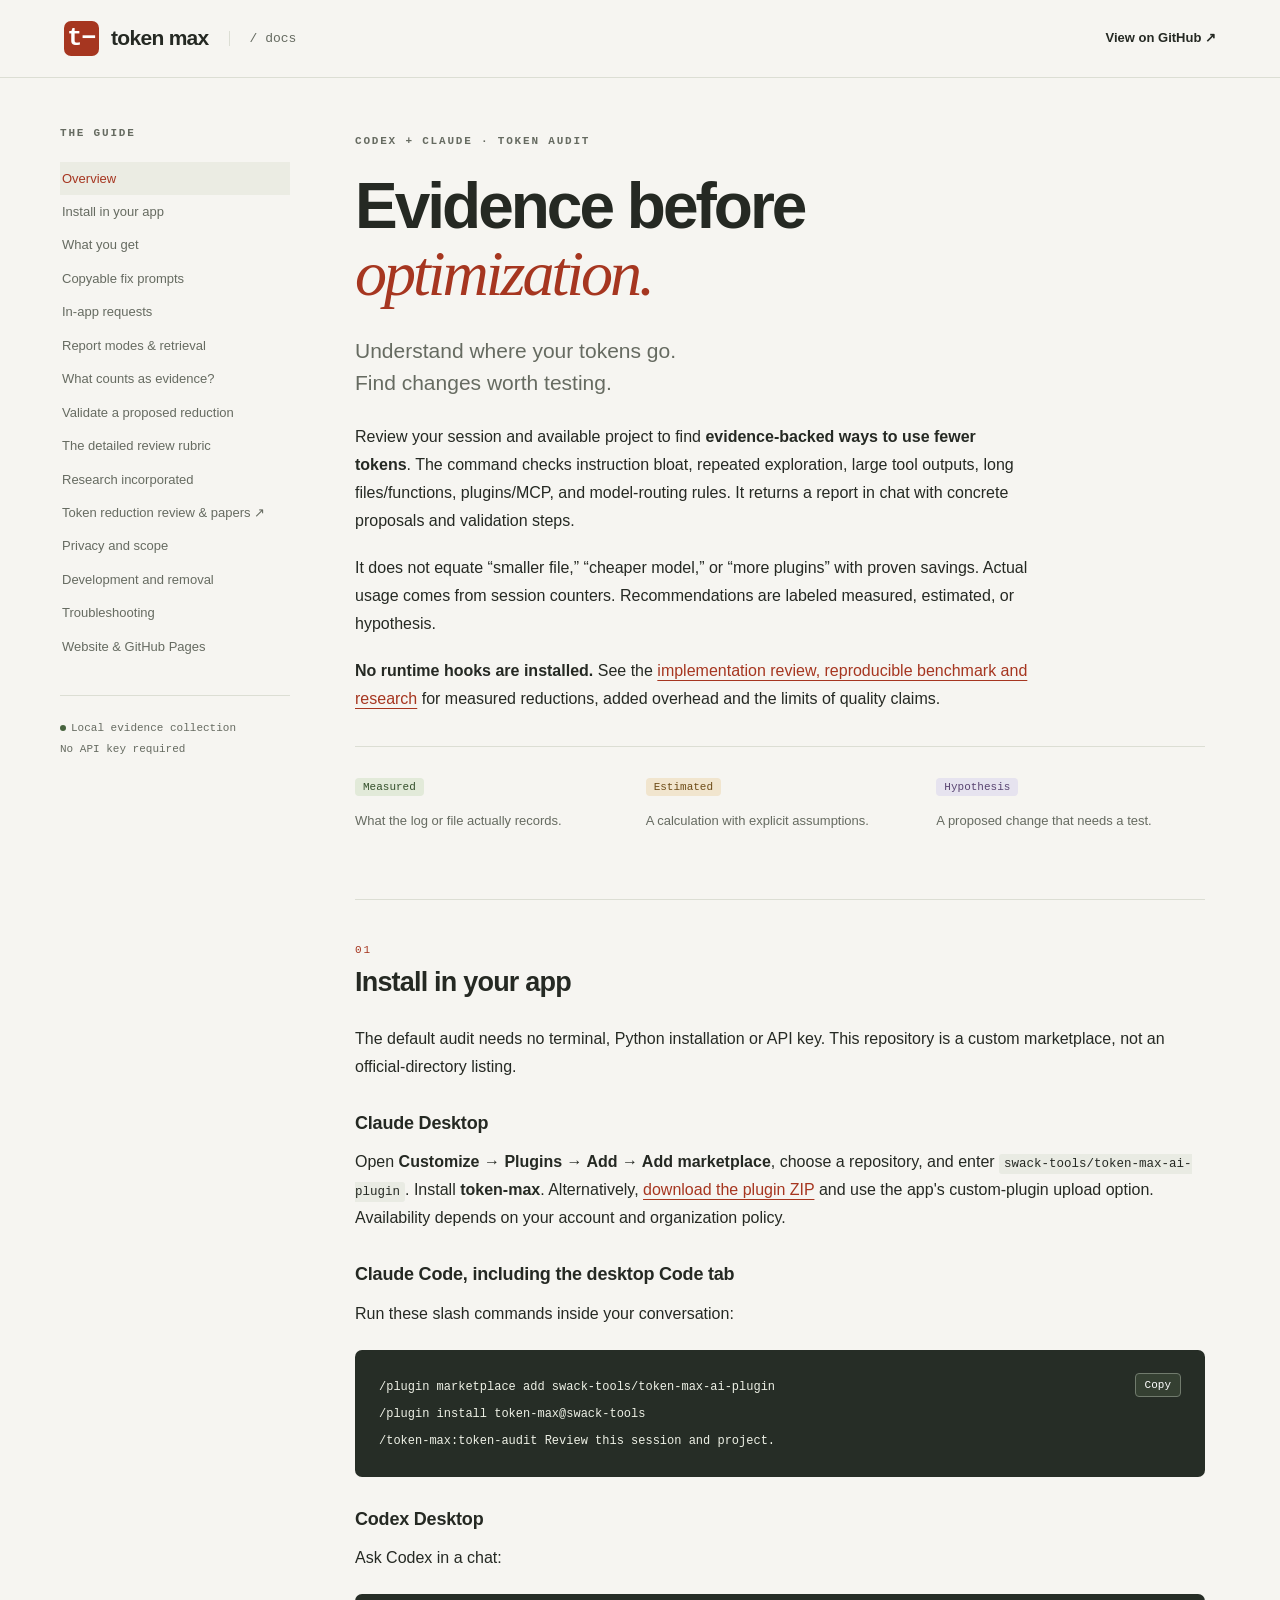
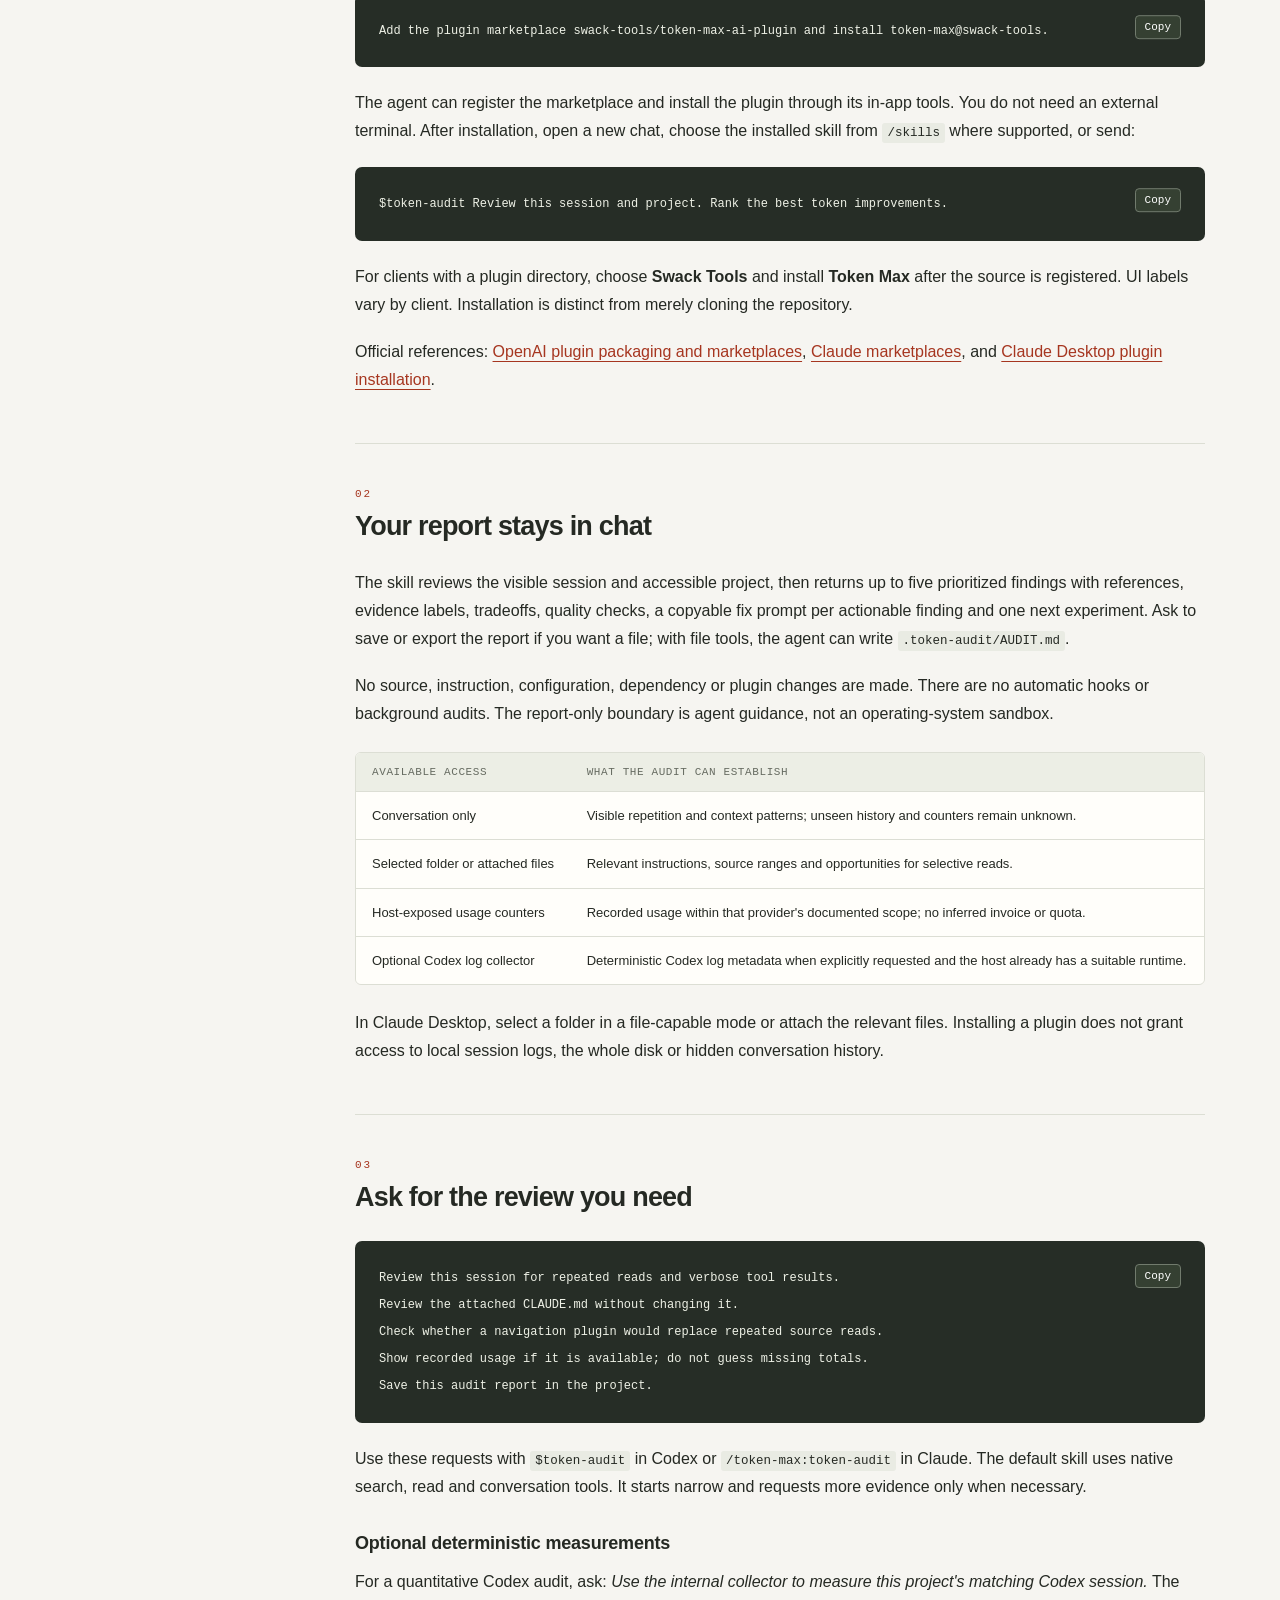
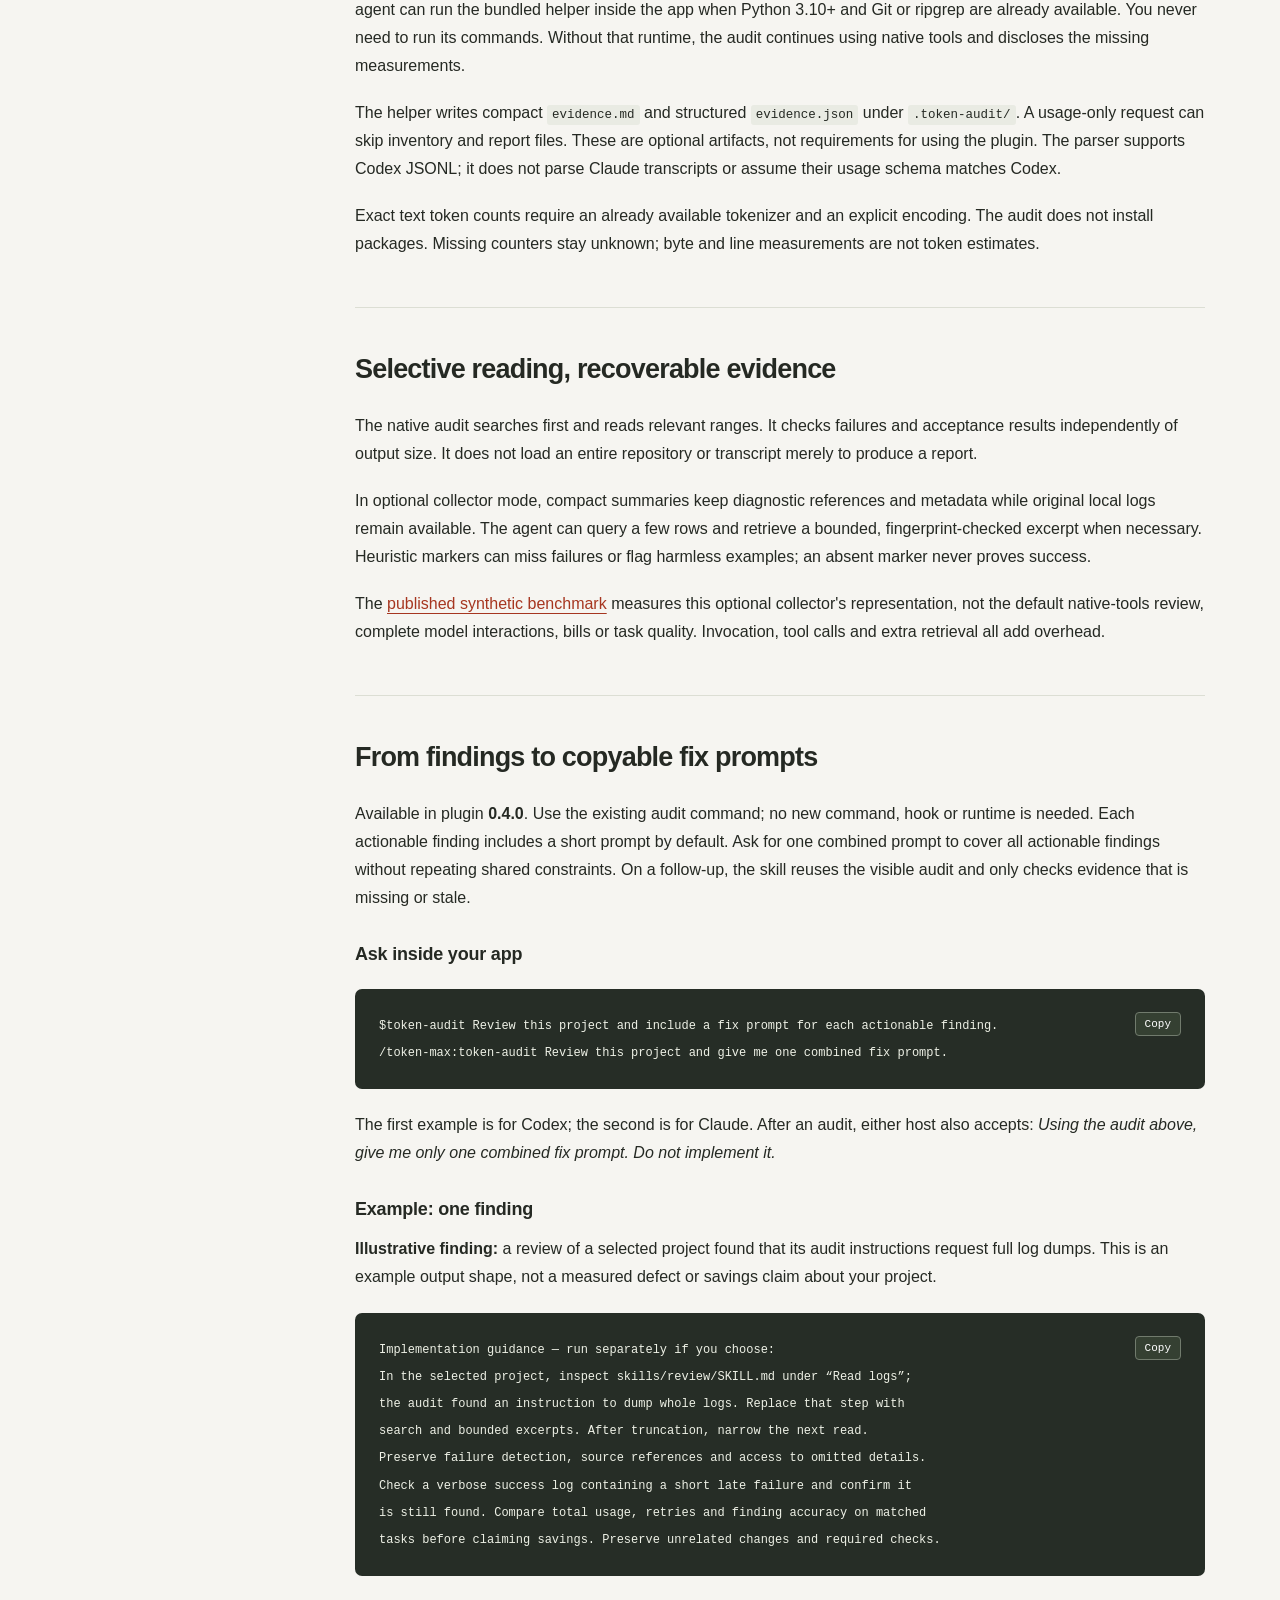
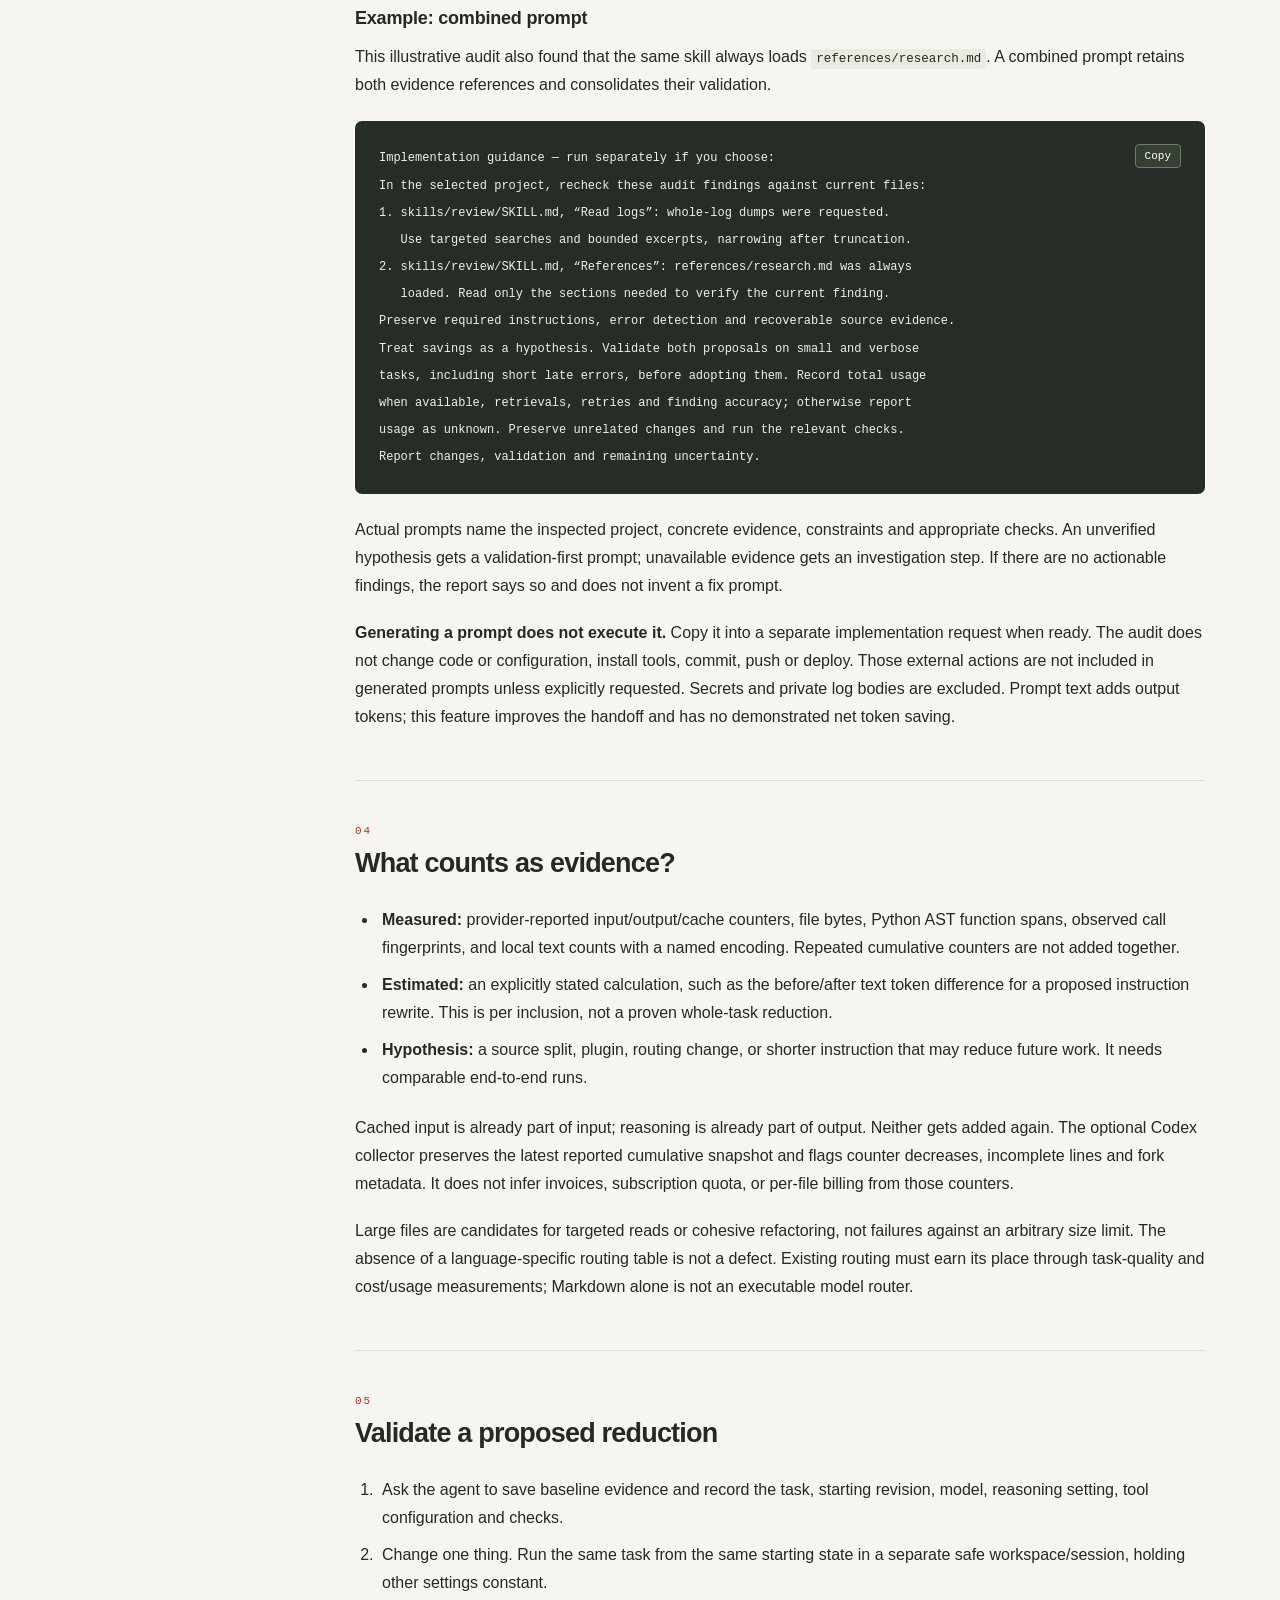
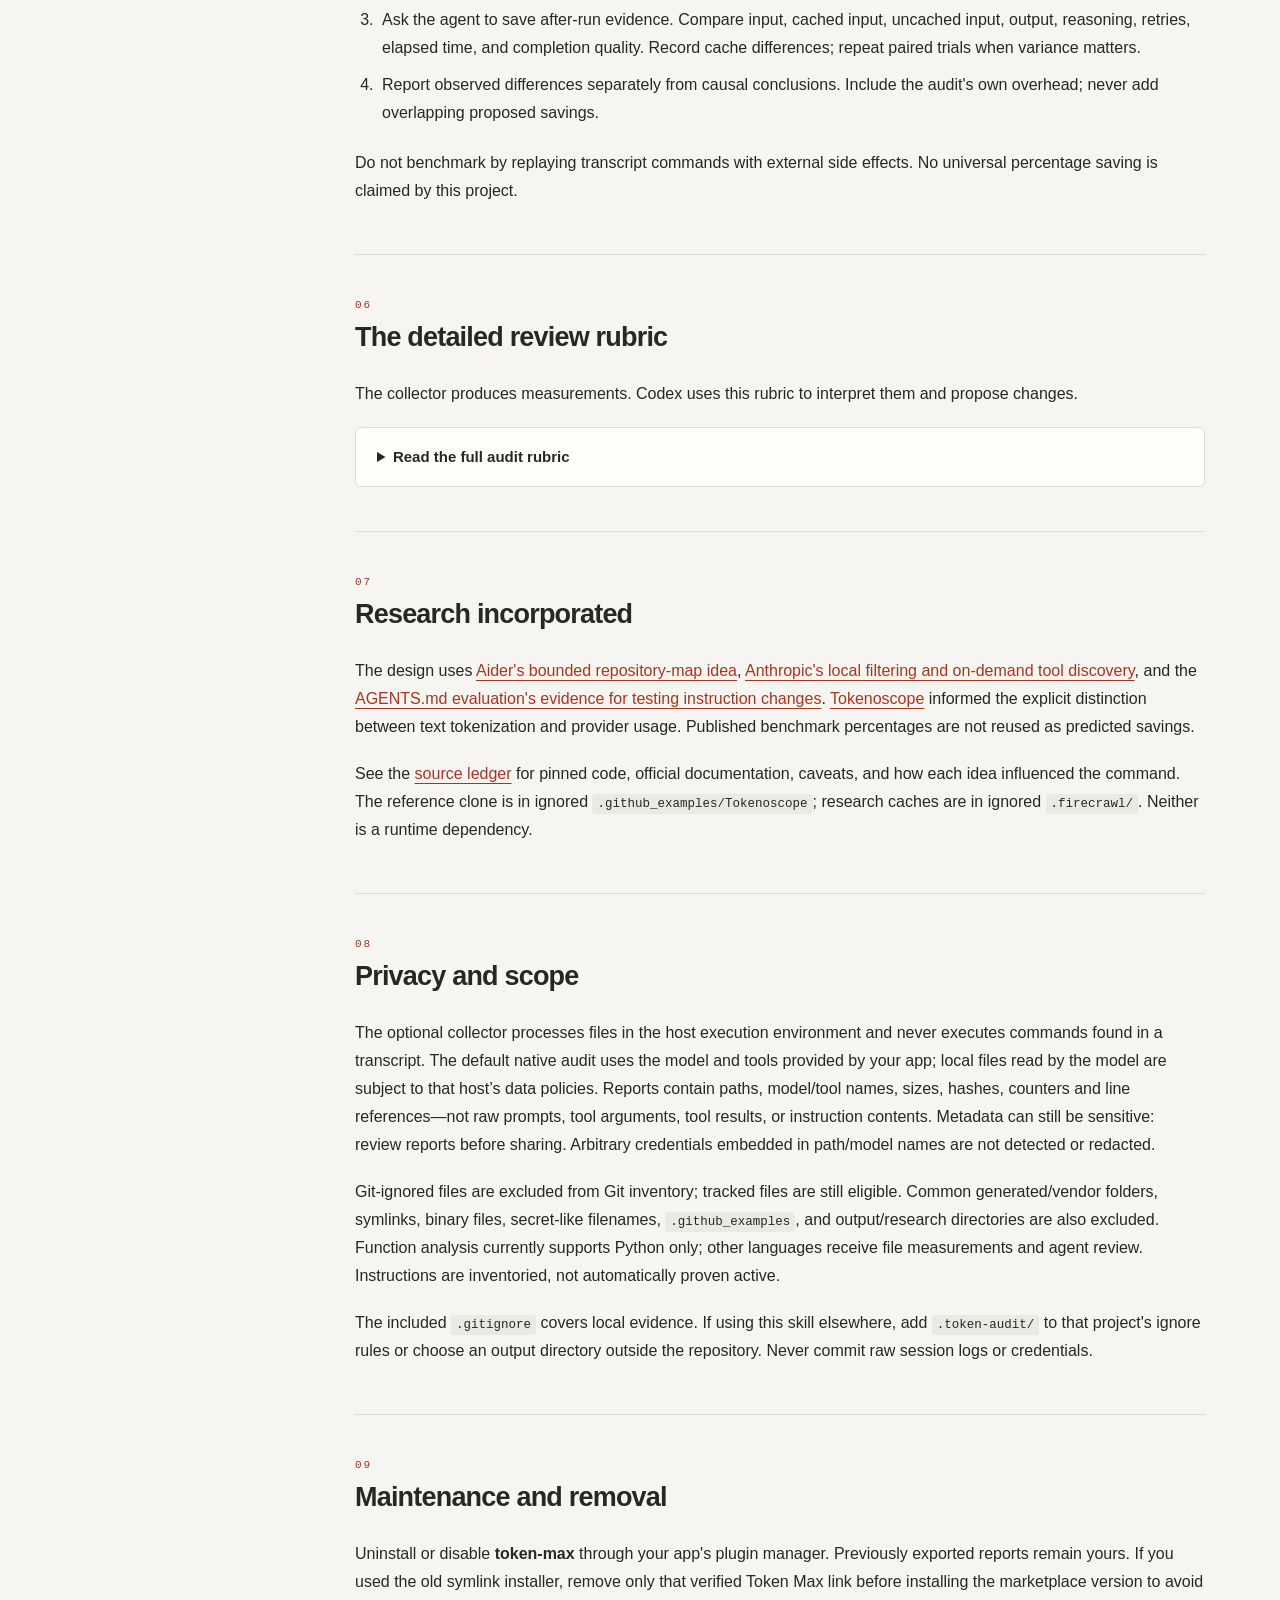
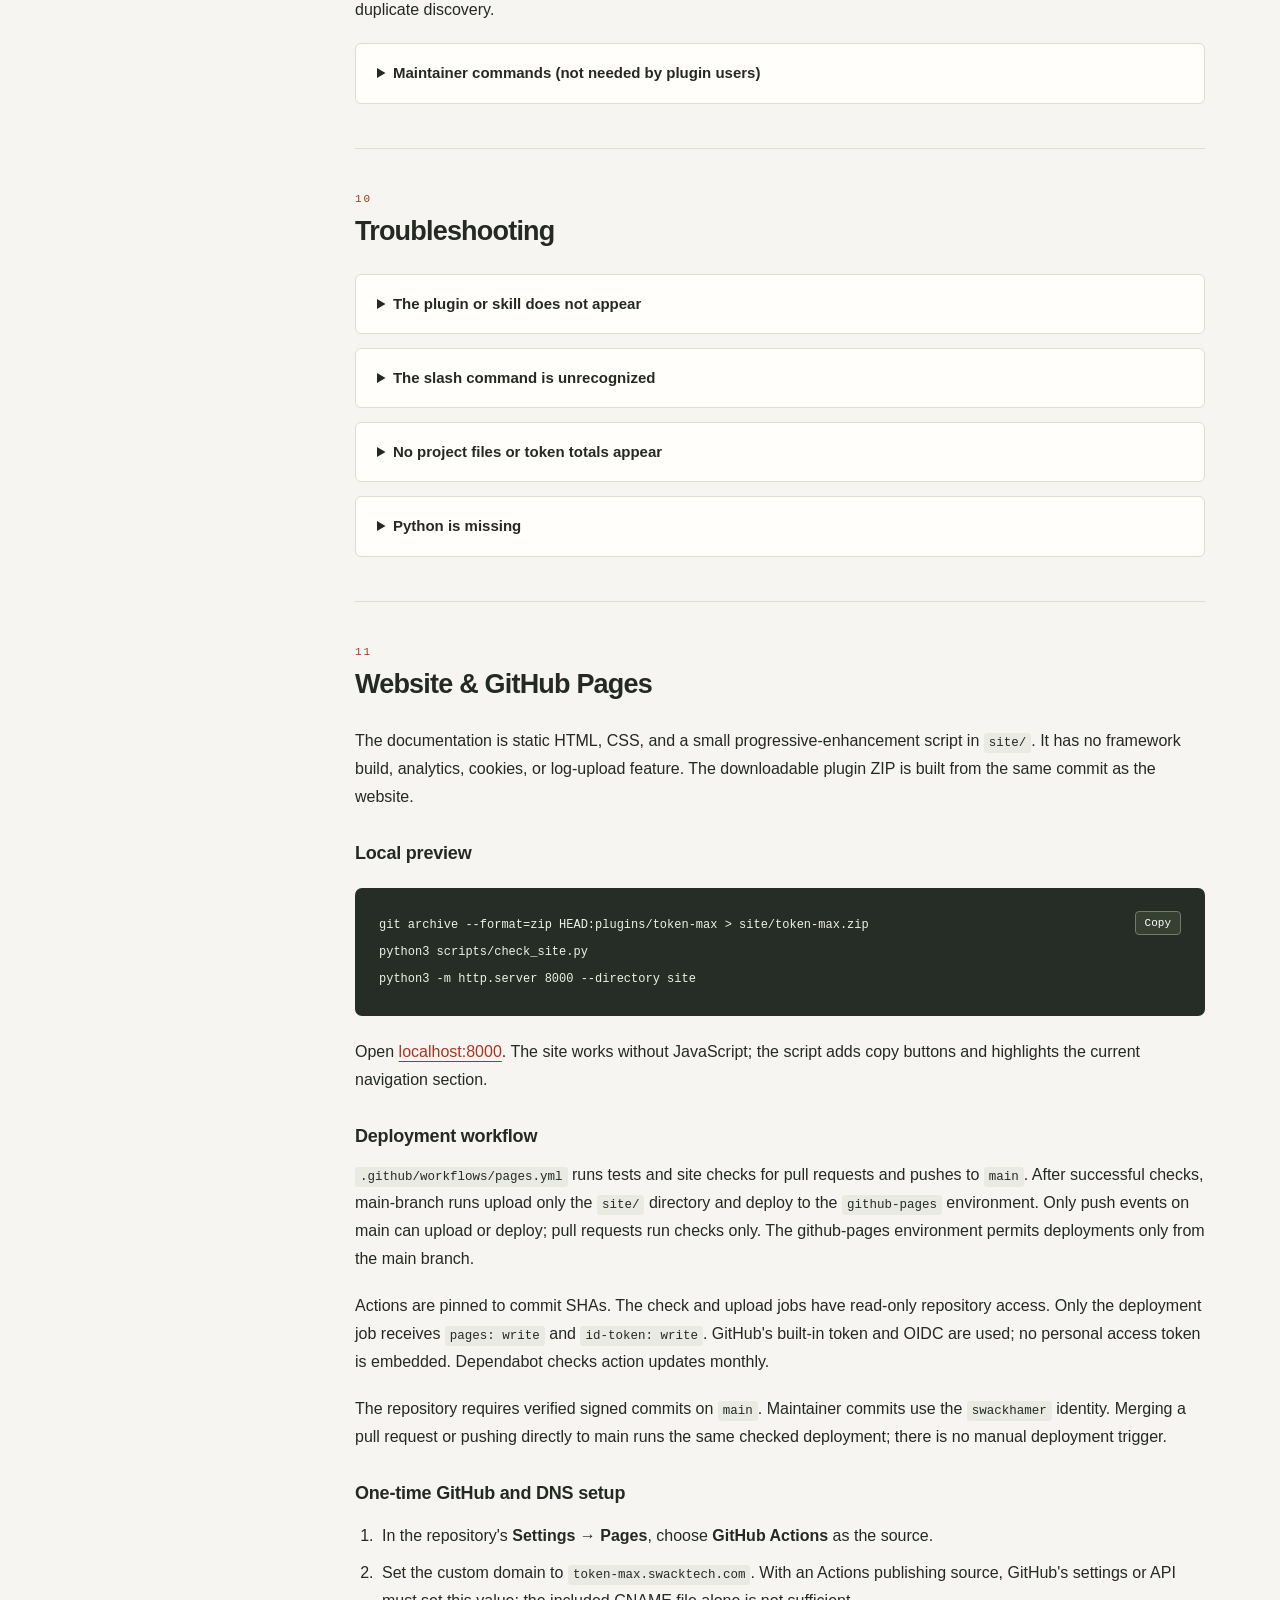
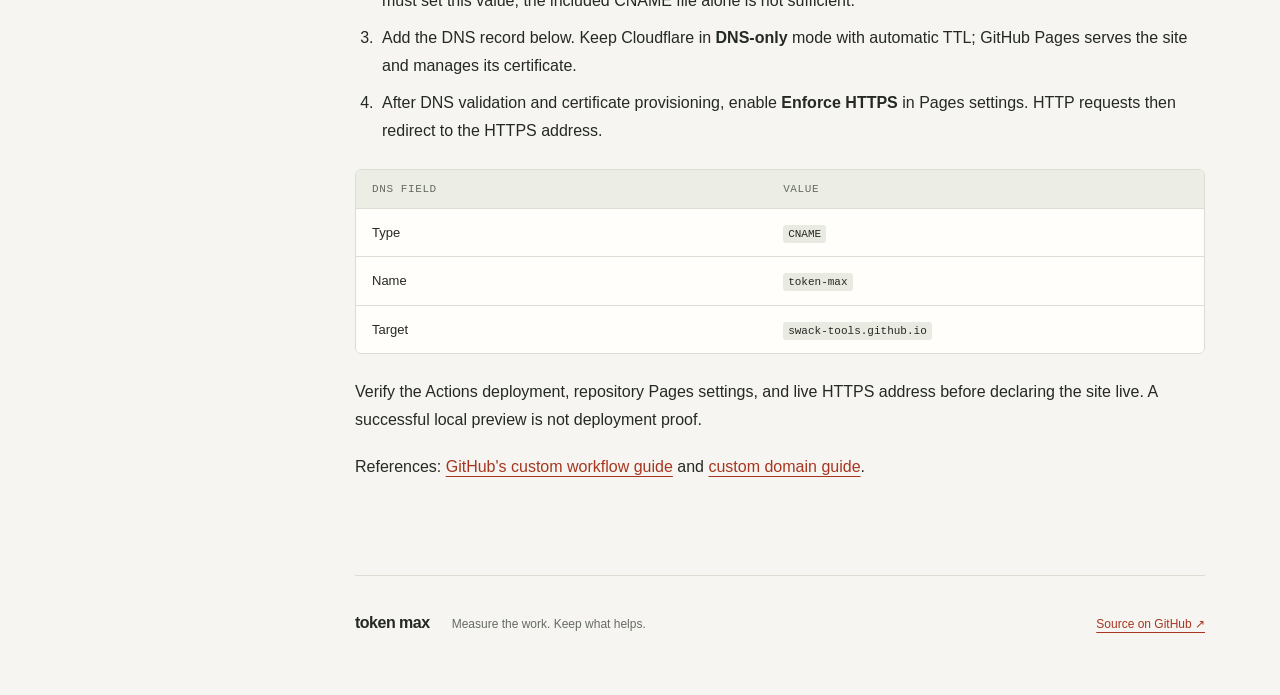
==== commit 544c2a6d: "Add report-only remediation prompts to token audits" ====
--- a/site/index.html
+++ b/site/index.html
@@ -16,6 +16,7 @@
 <div class="layout"><aside class="sidebar"><nav aria-label="Documentation"><p class="nav-label">The guide</p><a href="#overview">Overview</a>
 <a href="#install-and-run">Install in your app</a>
 <a href="#what-you-get">What you get</a>
+<a href="#fix-prompts">Copyable fix prompts</a>
 <a href="#run-only-the-local-collector">In-app requests</a>
 <a href="#report-modes">Report modes &amp; retrieval</a>
 <a href="#what-counts-as-evidence">What counts as evidence?</a>
@@ -50,7 +51,7 @@
 <p>Official references: <a href="https://developers.openai.com/plugins/build/plugins">OpenAI plugin packaging and marketplaces</a>, <a href="https://code.claude.com/docs/en/plugin-marketplaces">Claude marketplaces</a>, and <a href="https://support.claude.com/en/articles/13837440-use-plugins-in-claude">Claude Desktop plugin installation</a>.</p>
 </section>
 <section id="what-you-get"><h2><span class="section-number">02</span>Your report stays in chat</h2>
-<p>The skill reviews the visible session and accessible project, then returns up to five prioritized findings with references, evidence labels, tradeoffs, quality checks and one next experiment. Ask to save or export the report if you want a file; with file tools, the agent can write <code>.token-audit/AUDIT.md</code>.</p>
+<p>The skill reviews the visible session and accessible project, then returns up to five prioritized findings with references, evidence labels, tradeoffs, quality checks, a copyable fix prompt per actionable finding and one next experiment. Ask to save or export the report if you want a file; with file tools, the agent can write <code>.token-audit/AUDIT.md</code>.</p>
 <p>No source, instruction, configuration, dependency or plugin changes are made. There are no automatic hooks or background audits. The report-only boundary is agent guidance, not an operating-system sandbox.</p>
 <div class="table-scroll"><table><thead><tr><th>Available access</th><th>What the audit can establish</th></tr></thead><tbody>
 <tr><td>Conversation only</td><td>Visible repetition and context patterns; unseen history and counters remain unknown.</td></tr>
@@ -76,6 +77,39 @@
 <p>The native audit searches first and reads relevant ranges. It checks failures and acceptance results independently of output size. It does not load an entire repository or transcript merely to produce a report.</p>
 <p>In optional collector mode, compact summaries keep diagnostic references and metadata while original local logs remain available. The agent can query a few rows and retrieve a bounded, fingerprint-checked excerpt when necessary. Heuristic markers can miss failures or flag harmless examples; an absent marker never proves success.</p>
 <p>The <a href="review.html">published synthetic benchmark</a> measures this optional collector's representation, not the default native-tools review, complete model interactions, bills or task quality. Invocation, tool calls and extra retrieval all add overhead.</p>
+</section>
+<section id="fix-prompts"><h2>From findings to copyable fix prompts</h2>
+<p>Available in plugin <strong>0.4.0</strong>. Use the existing audit command; no new command, hook or runtime is needed. Each actionable finding includes a short prompt by default. Ask for one combined prompt to cover all actionable findings without repeating shared constraints. On a follow-up, the skill reuses the visible audit and only checks evidence that is missing or stale.</p>
+<h3>Ask inside your app</h3>
+<pre><code>$token-audit Review this project and include a fix prompt for each actionable finding.
+/token-max:token-audit Review this project and give me one combined fix prompt.</code></pre>
+<p>The first example is for Codex; the second is for Claude. After an audit, either host also accepts: <em>Using the audit above, give me only one combined fix prompt. Do not implement it.</em></p>
+<h3>Example: one finding</h3>
+<p><strong>Illustrative finding:</strong> a review of a selected project found that its audit instructions request full log dumps. This is an example output shape, not a measured defect or savings claim about your project.</p>
+<pre><code>Implementation guidance — run separately if you choose:
+In the selected project, inspect skills/review/SKILL.md under “Read logs”;
+the audit found an instruction to dump whole logs. Replace that step with
+search and bounded excerpts. After truncation, narrow the next read.
+Preserve failure detection, source references and access to omitted details.
+Check a verbose success log containing a short late failure and confirm it
+is still found. Compare total usage, retries and finding accuracy on matched
+tasks before claiming savings. Preserve unrelated changes and required checks.</code></pre>
+<h3>Example: combined prompt</h3>
+<p>This illustrative audit also found that the same skill always loads <code>references/research.md</code>. A combined prompt retains both evidence references and consolidates their validation.</p>
+<pre><code>Implementation guidance — run separately if you choose:
+In the selected project, recheck these audit findings against current files:
+1. skills/review/SKILL.md, “Read logs”: whole-log dumps were requested.
+   Use targeted searches and bounded excerpts, narrowing after truncation.
+2. skills/review/SKILL.md, “References”: references/research.md was always
+   loaded. Read only the sections needed to verify the current finding.
+Preserve required instructions, error detection and recoverable source evidence.
+Treat savings as a hypothesis. Validate both proposals on small and verbose
+tasks, including short late errors, before adopting them. Record total usage
+when available, retrievals, retries and finding accuracy; otherwise report
+usage as unknown. Preserve unrelated changes and run the relevant checks.
+Report changes, validation and remaining uncertainty.</code></pre>
+<p>Actual prompts name the inspected project, concrete evidence, constraints and appropriate checks. An unverified hypothesis gets a validation-first prompt; unavailable evidence gets an investigation step. If there are no actionable findings, the report says so and does not invent a fix prompt.</p>
+<p><strong>Generating a prompt does not execute it.</strong> Copy it into a separate implementation request when ready. The audit does not change code or configuration, install tools, commit, push or deploy. Those external actions are not included in generated prompts unless explicitly requested. Secrets and private log bodies are excluded. Prompt text adds output tokens; this feature improves the handoff and has no demonstrated net token saving.</p>
 </section>
 <section id="what-counts-as-evidence"><h2><span class="section-number">04</span>What counts as evidence?</h2>
 
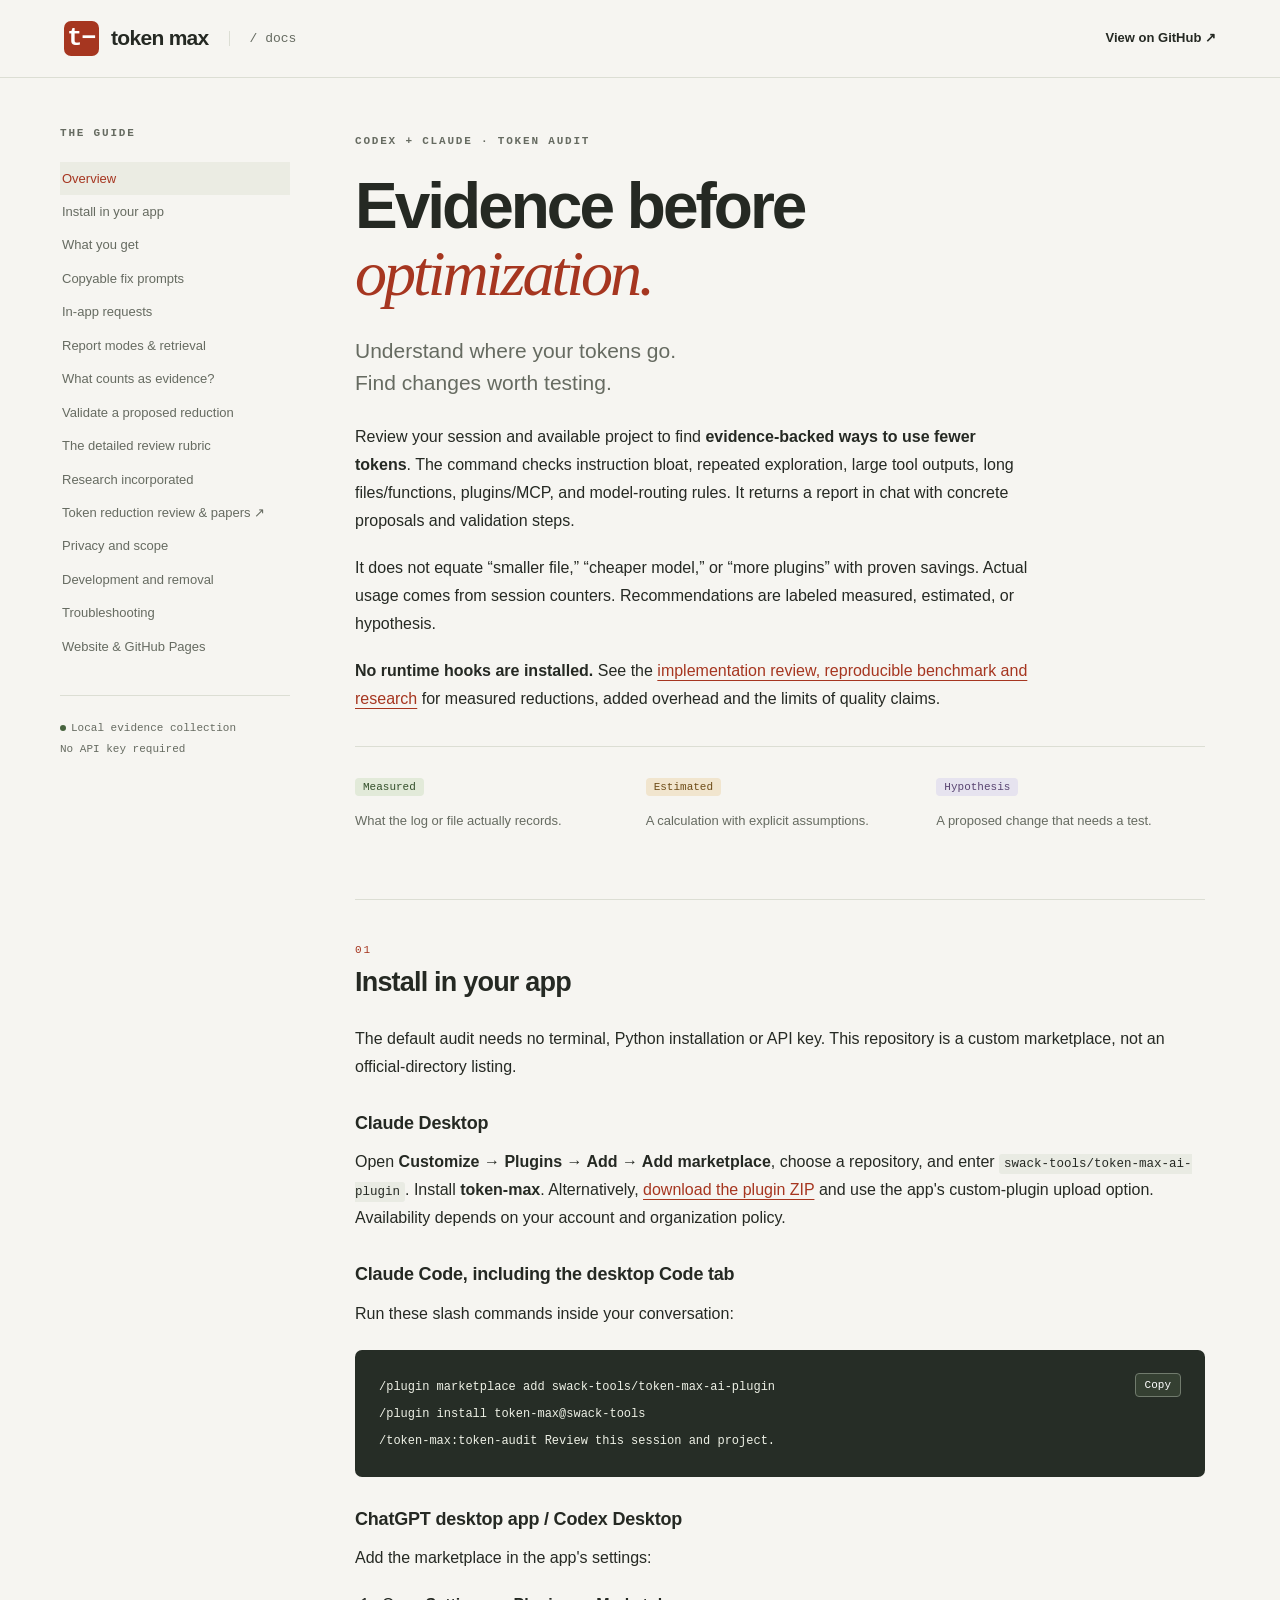
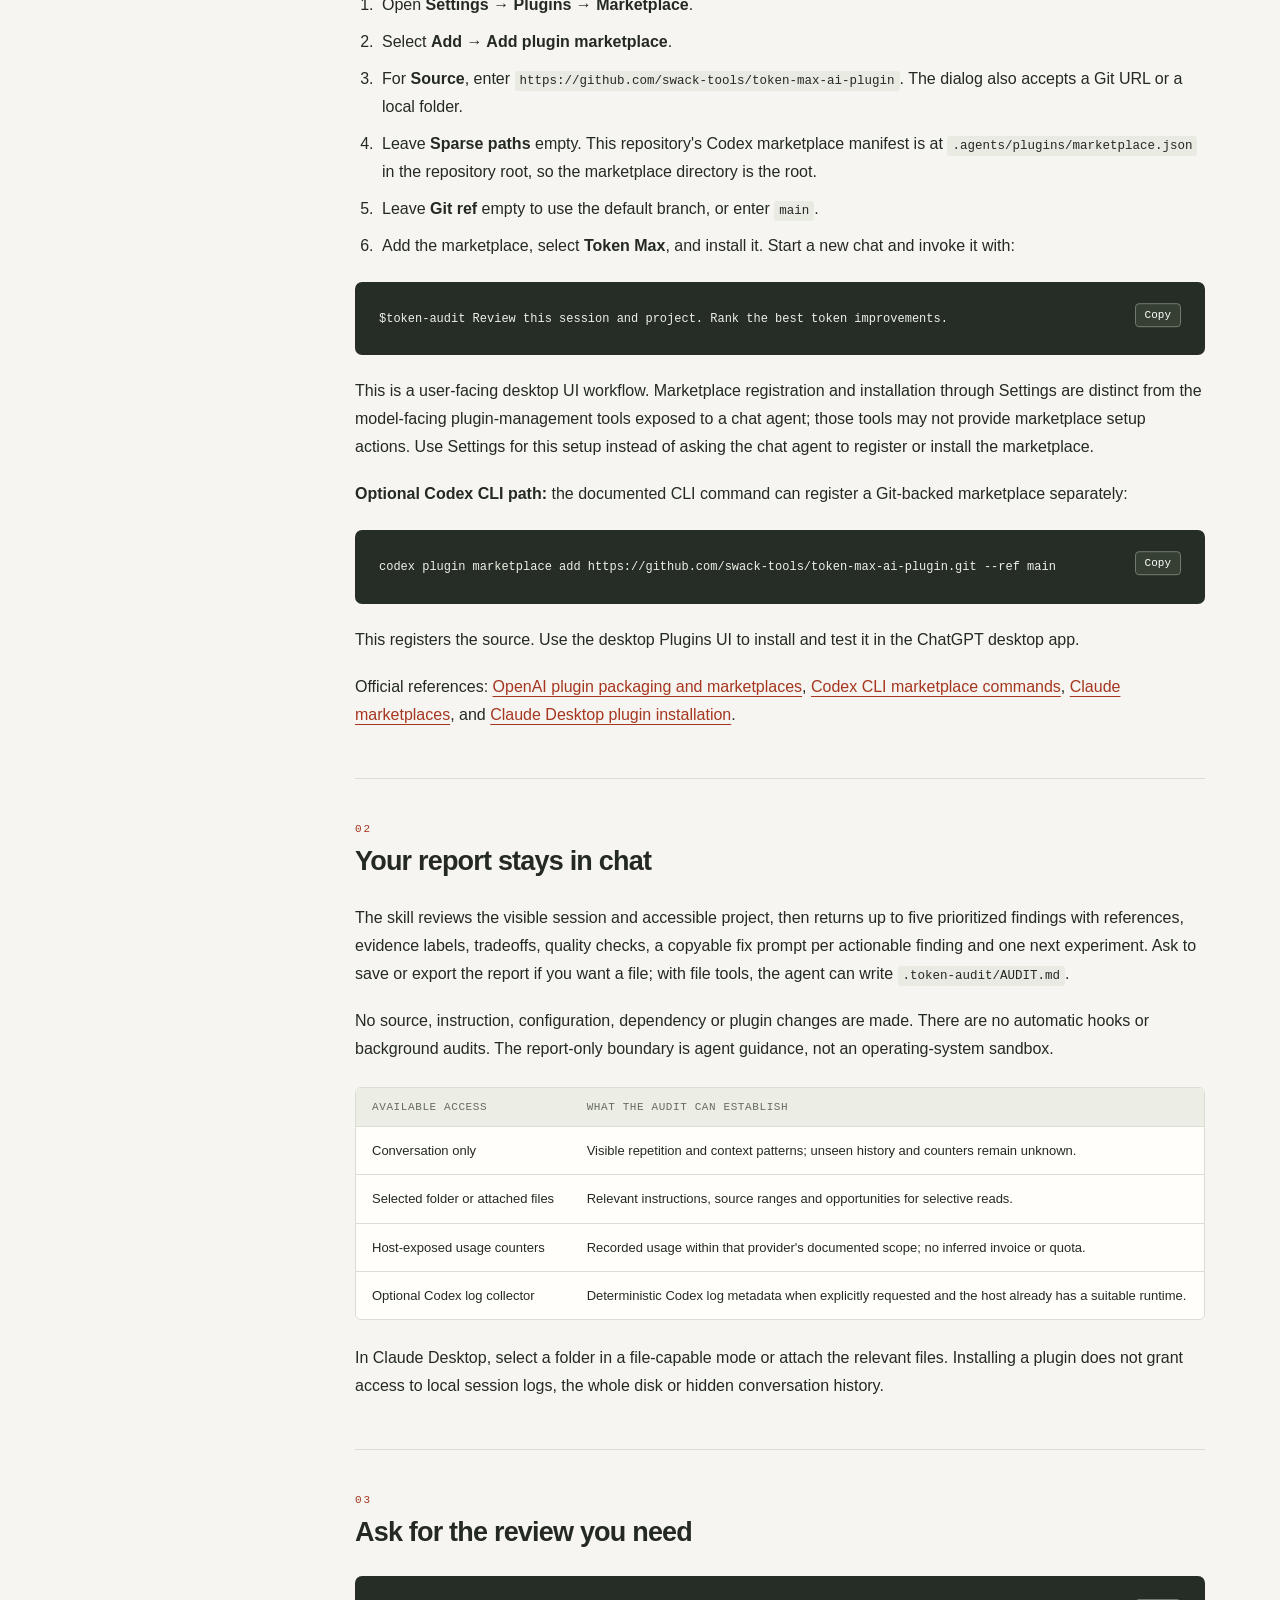
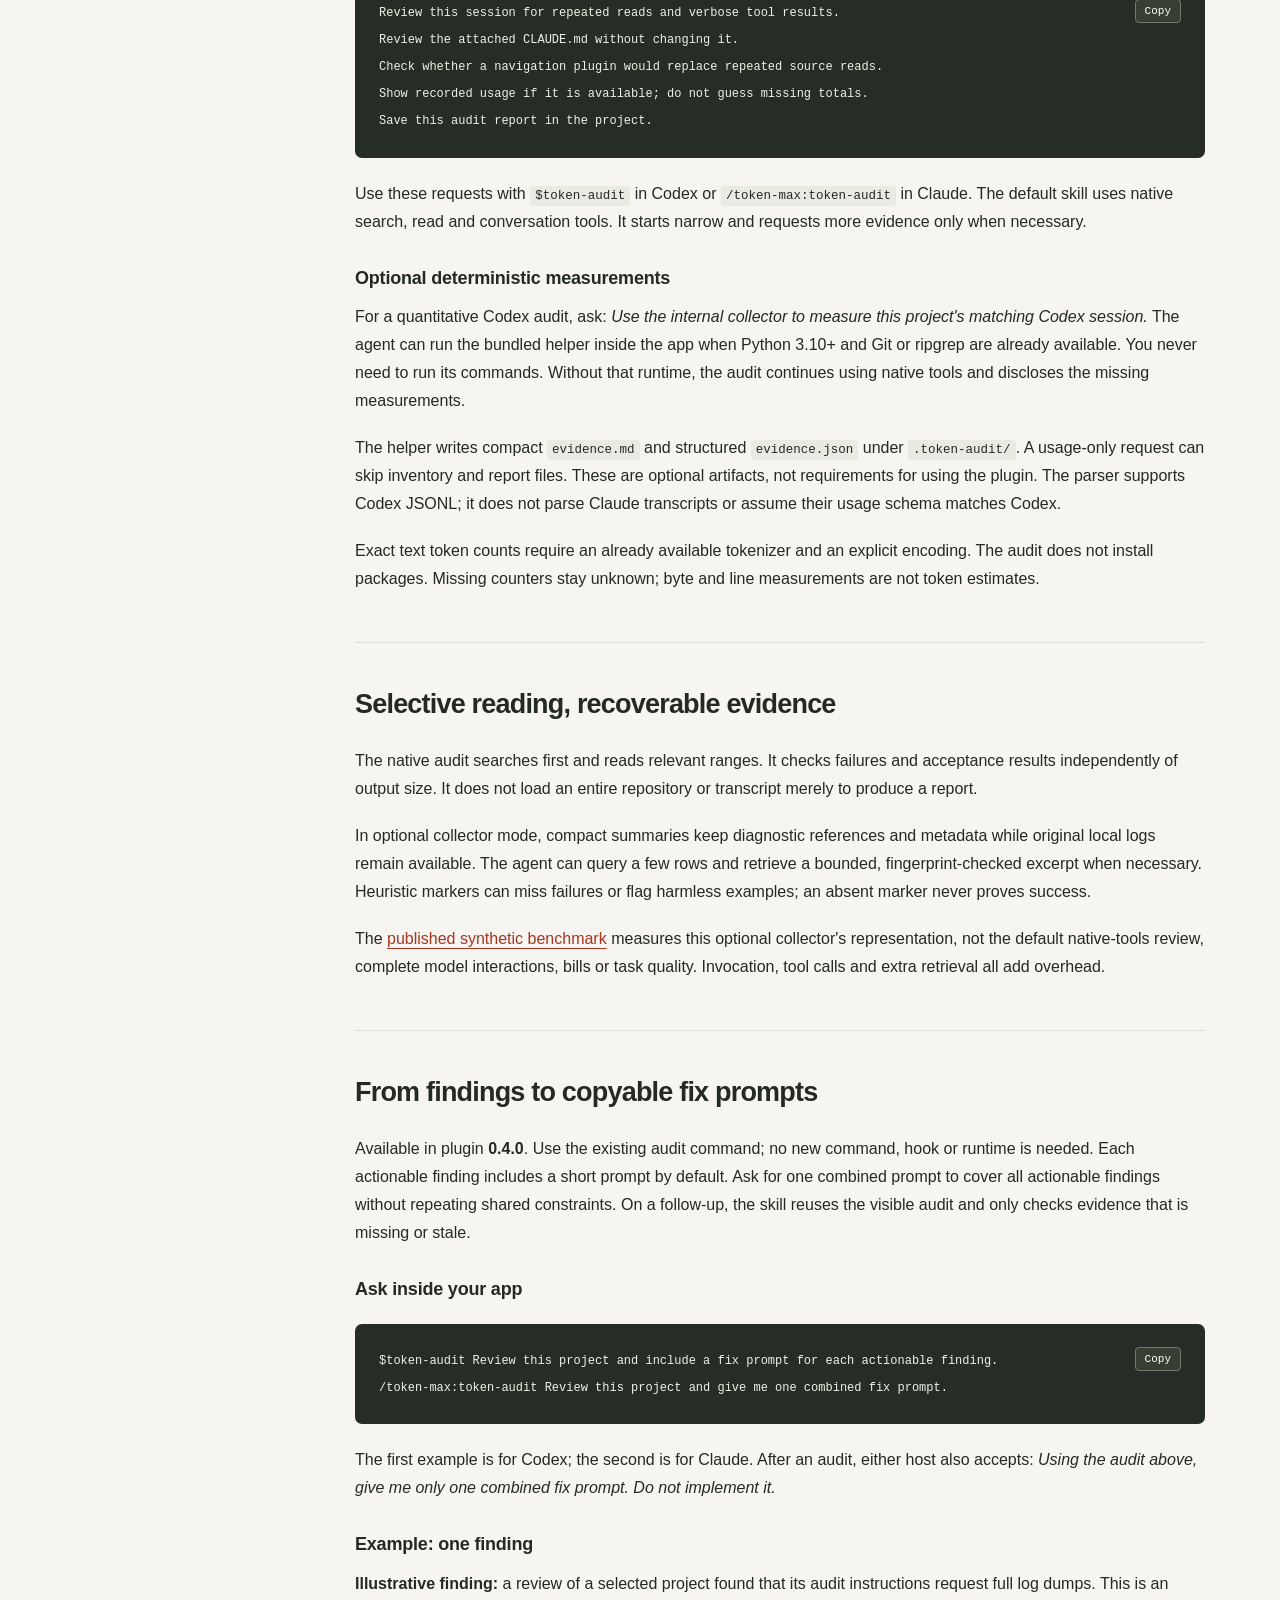
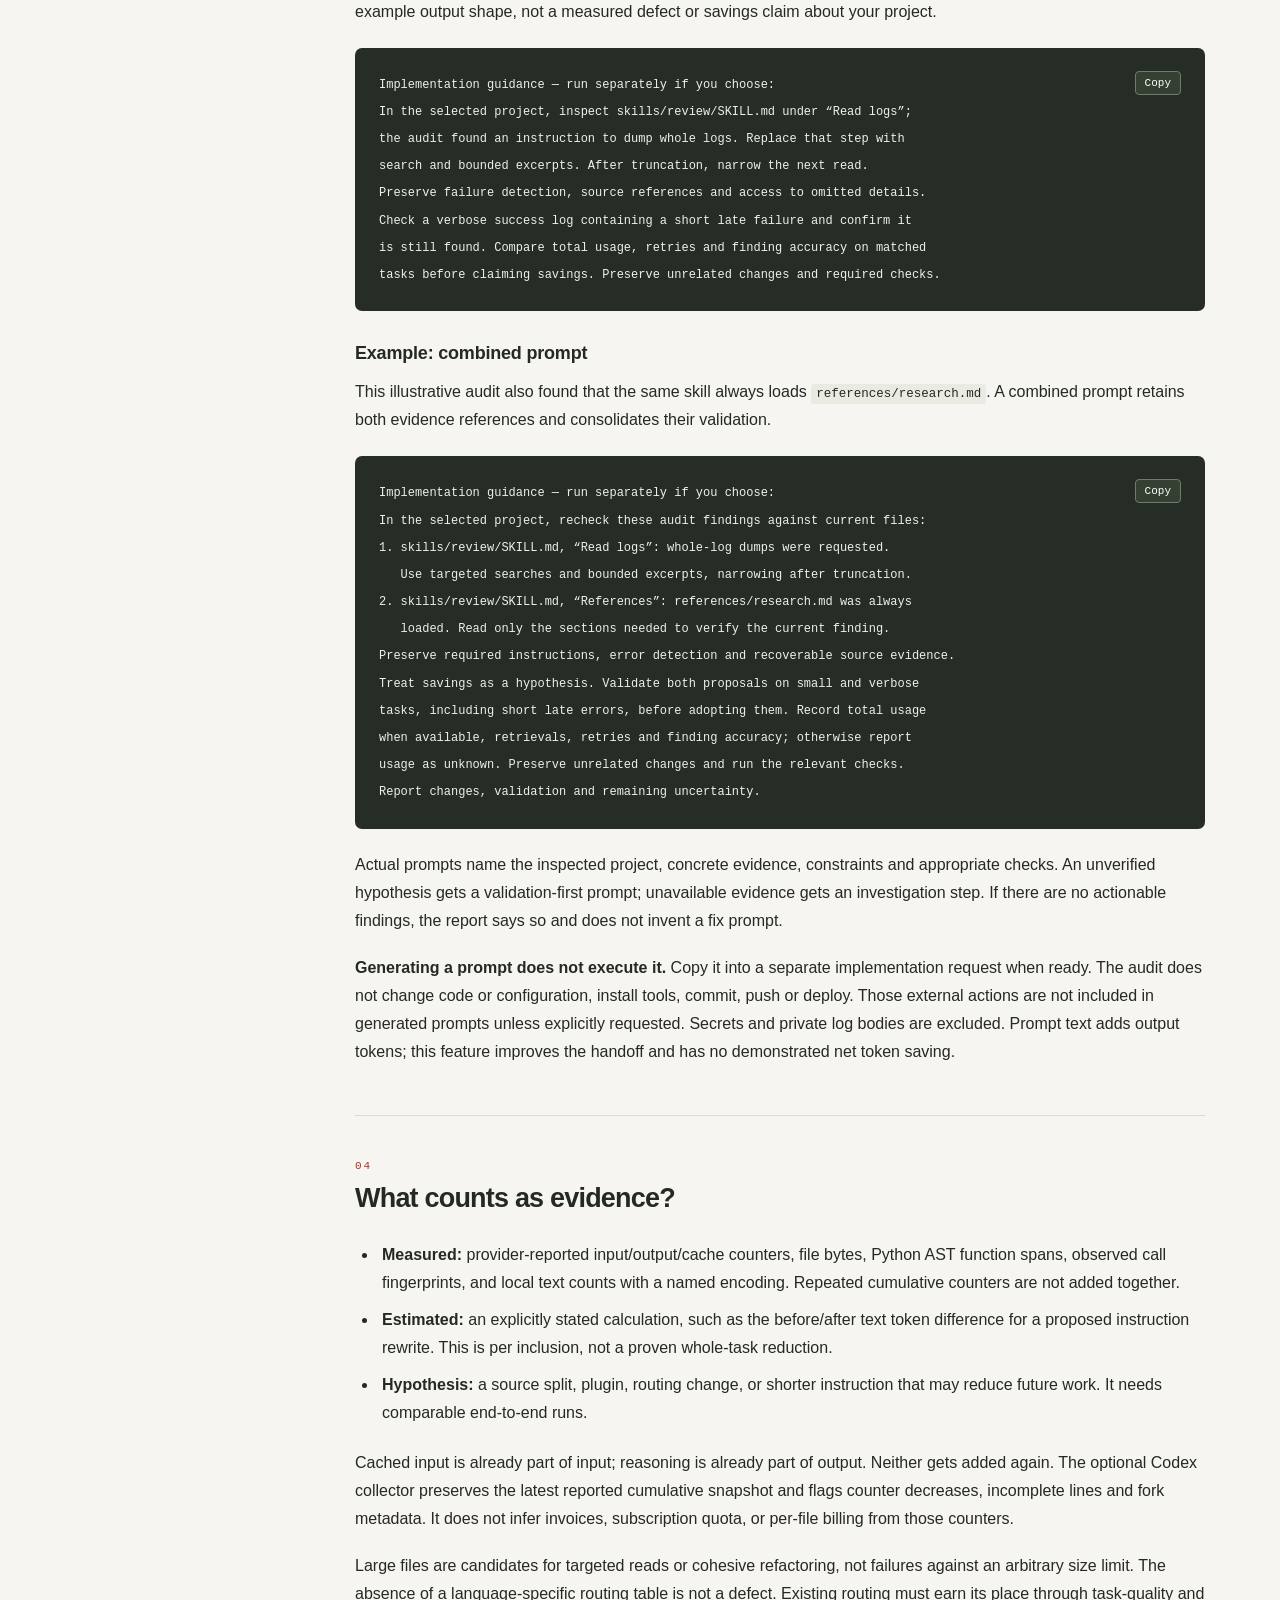
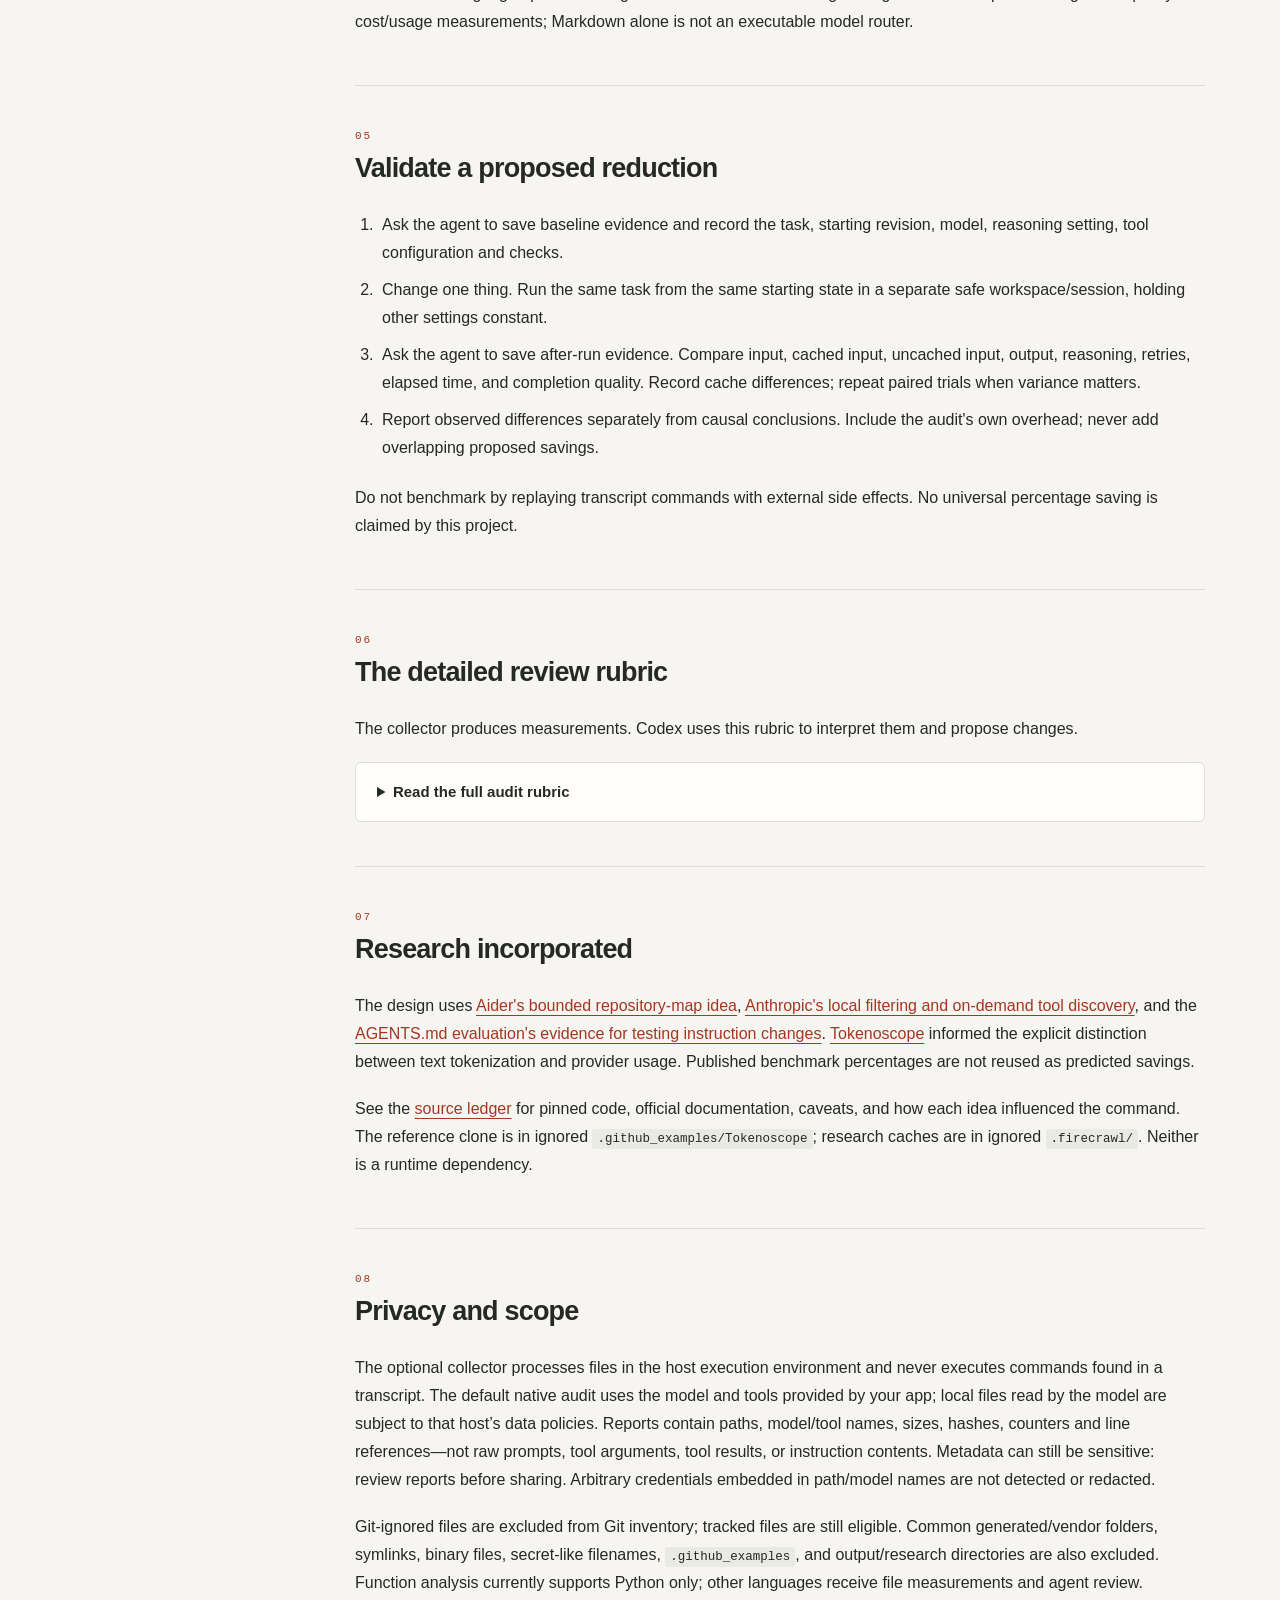
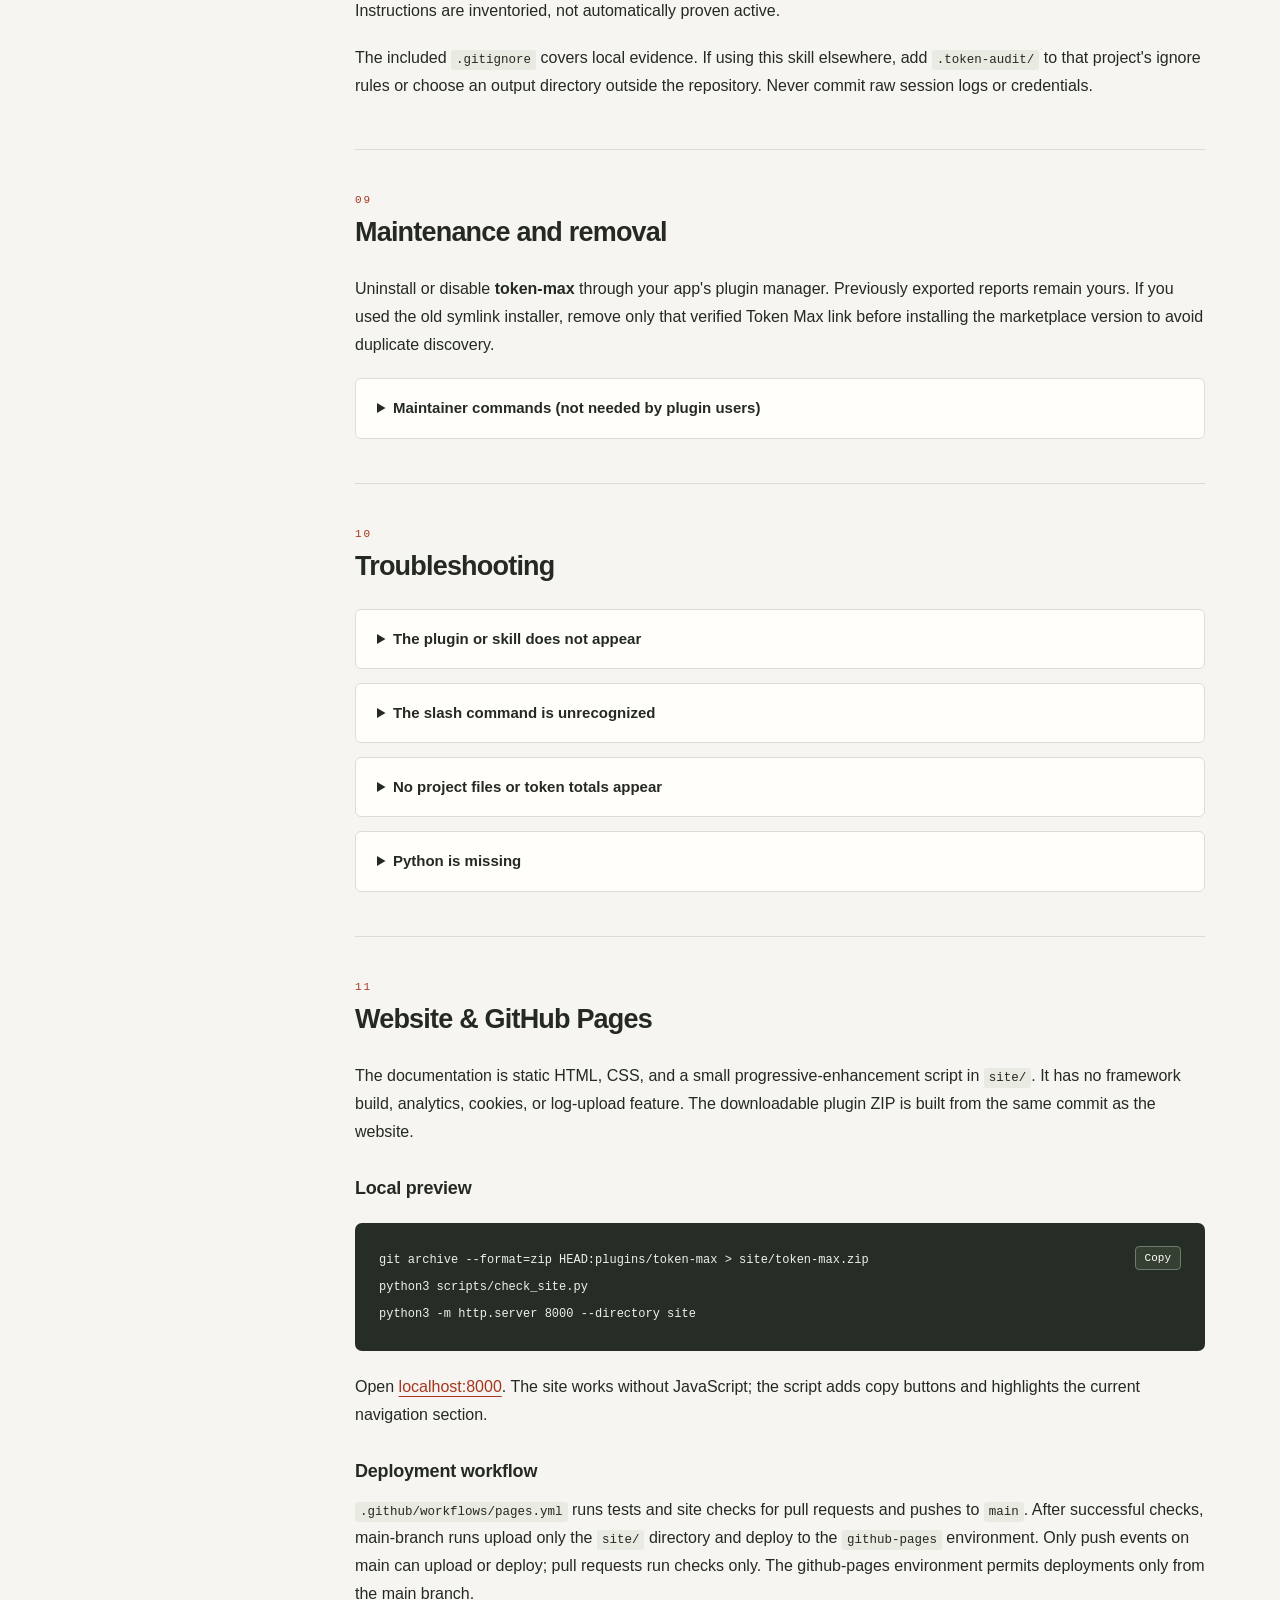
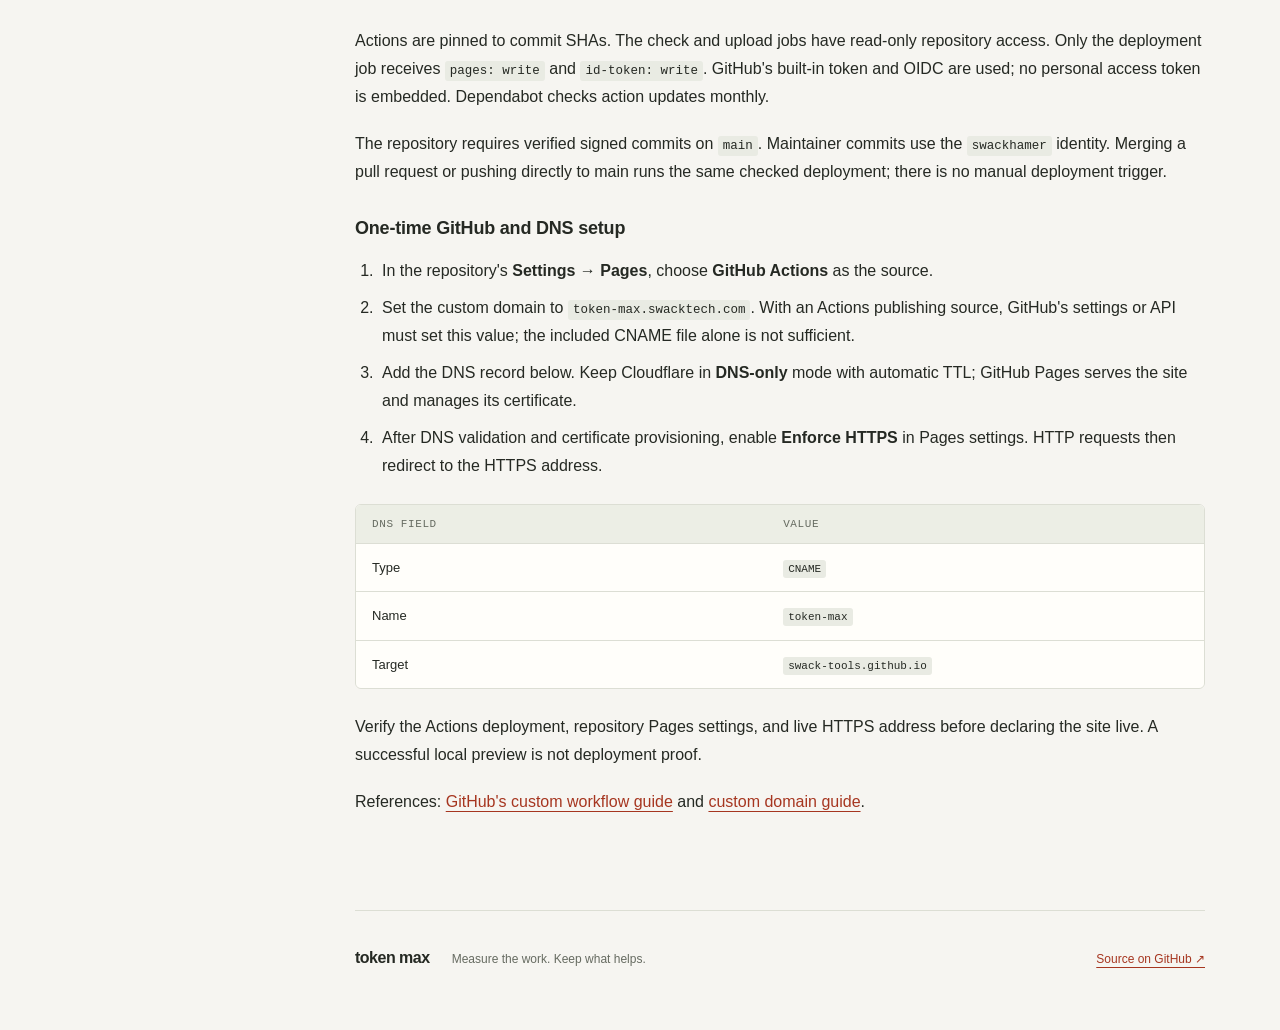
==== commit 7e44f13c: "docs: correct Codex Desktop marketplace installation" ====
--- a/site/index.html
+++ b/site/index.html
@@ -42,13 +42,22 @@
 <pre><code>/plugin marketplace add swack-tools/token-max-ai-plugin
 /plugin install token-max@swack-tools
 /token-max:token-audit Review this session and project.</code></pre>
-<h3>Codex Desktop</h3>
-<p>Ask Codex in a chat:</p>
-<pre><code>Add the plugin marketplace swack-tools/token-max-ai-plugin and install token-max@swack-tools.</code></pre>
-<p>The agent can register the marketplace and install the plugin through its in-app tools. You do not need an external terminal. After installation, open a new chat, choose the installed skill from <code>/skills</code> where supported, or send:</p>
+<h3>ChatGPT desktop app / Codex Desktop</h3>
+<p>Add the marketplace in the app's settings:</p>
+<ol>
+<li>Open <strong>Settings → Plugins → Marketplace</strong>.</li>
+<li>Select <strong>Add → Add plugin marketplace</strong>.</li>
+<li>For <strong>Source</strong>, enter <code>https://github.com/swack-tools/token-max-ai-plugin</code>. The dialog also accepts a Git URL or a local folder.</li>
+<li>Leave <strong>Sparse paths</strong> empty. This repository's Codex marketplace manifest is at <code>.agents/plugins/marketplace.json</code> in the repository root, so the marketplace directory is the root.</li>
+<li>Leave <strong>Git ref</strong> empty to use the default branch, or enter <code>main</code>.</li>
+<li>Add the marketplace, select <strong>Token Max</strong>, and install it. Start a new chat and invoke it with:</li>
+</ol>
 <pre><code>$token-audit Review this session and project. Rank the best token improvements.</code></pre>
-<p>For clients with a plugin directory, choose <strong>Swack Tools</strong> and install <strong>Token Max</strong> after the source is registered. UI labels vary by client. Installation is distinct from merely cloning the repository.</p>
-<p>Official references: <a href="https://developers.openai.com/plugins/build/plugins">OpenAI plugin packaging and marketplaces</a>, <a href="https://code.claude.com/docs/en/plugin-marketplaces">Claude marketplaces</a>, and <a href="https://support.claude.com/en/articles/13837440-use-plugins-in-claude">Claude Desktop plugin installation</a>.</p>
+<p>This is a user-facing desktop UI workflow. Marketplace registration and installation through Settings are distinct from the model-facing plugin-management tools exposed to a chat agent; those tools may not provide marketplace setup actions. Use Settings for this setup instead of asking the chat agent to register or install the marketplace.</p>
+<p><strong>Optional Codex CLI path:</strong> the documented CLI command can register a Git-backed marketplace separately:</p>
+<pre><code>codex plugin marketplace add https://github.com/swack-tools/token-max-ai-plugin.git --ref main</code></pre>
+<p>This registers the source. Use the desktop Plugins UI to install and test it in the ChatGPT desktop app.</p>
+<p>Official references: <a href="https://developers.openai.com/plugins/build/plugins">OpenAI plugin packaging and marketplaces</a>, <a href="https://developers.openai.com/plugins/build/plugins">Codex CLI marketplace commands</a>, <a href="https://code.claude.com/docs/en/plugin-marketplaces">Claude marketplaces</a>, and <a href="https://support.claude.com/en/articles/13837440-use-plugins-in-claude">Claude Desktop plugin installation</a>.</p>
 </section>
 <section id="what-you-get"><h2><span class="section-number">02</span>Your report stays in chat</h2>
 <p>The skill reviews the visible session and accessible project, then returns up to five prioritized findings with references, evidence labels, tradeoffs, quality checks, a copyable fix prompt per actionable finding and one next experiment. Ask to save or export the report if you want a file; with file tools, the agent can write <code>.token-audit/AUDIT.md</code>.</p>
